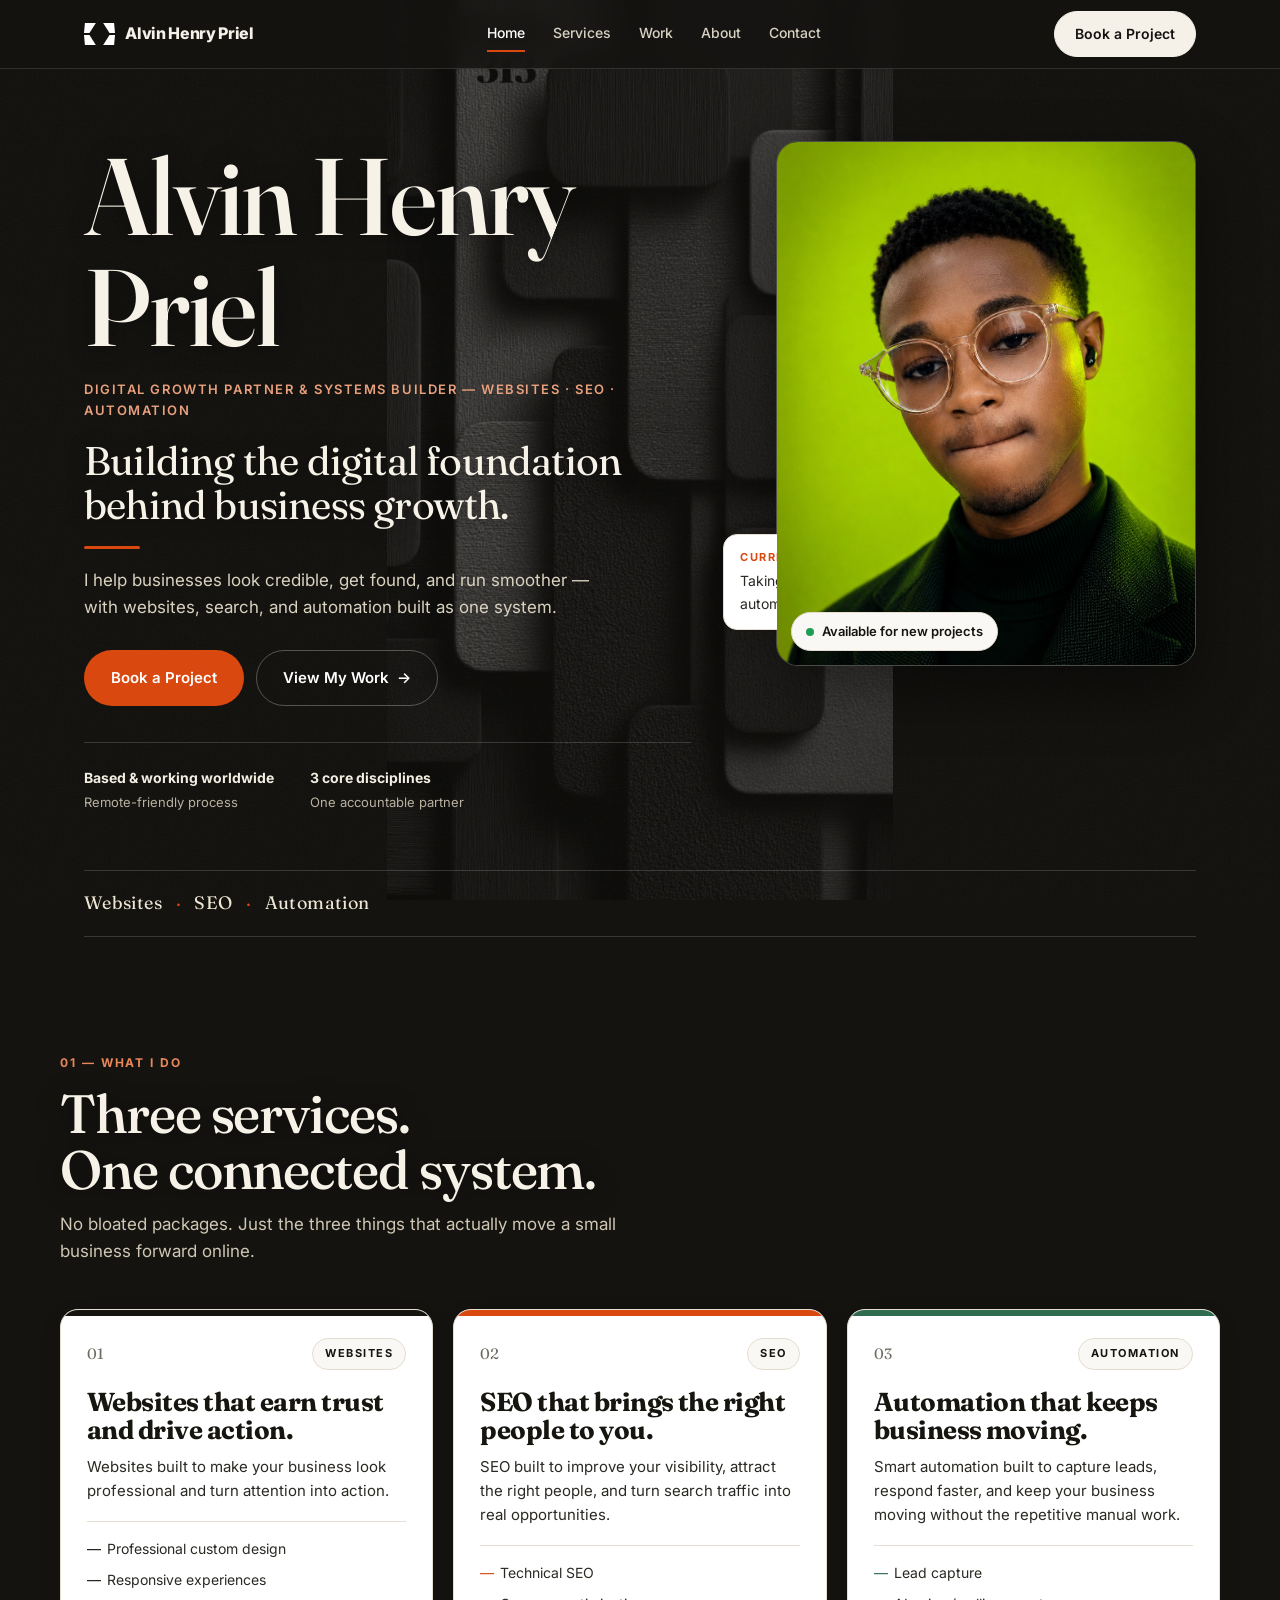
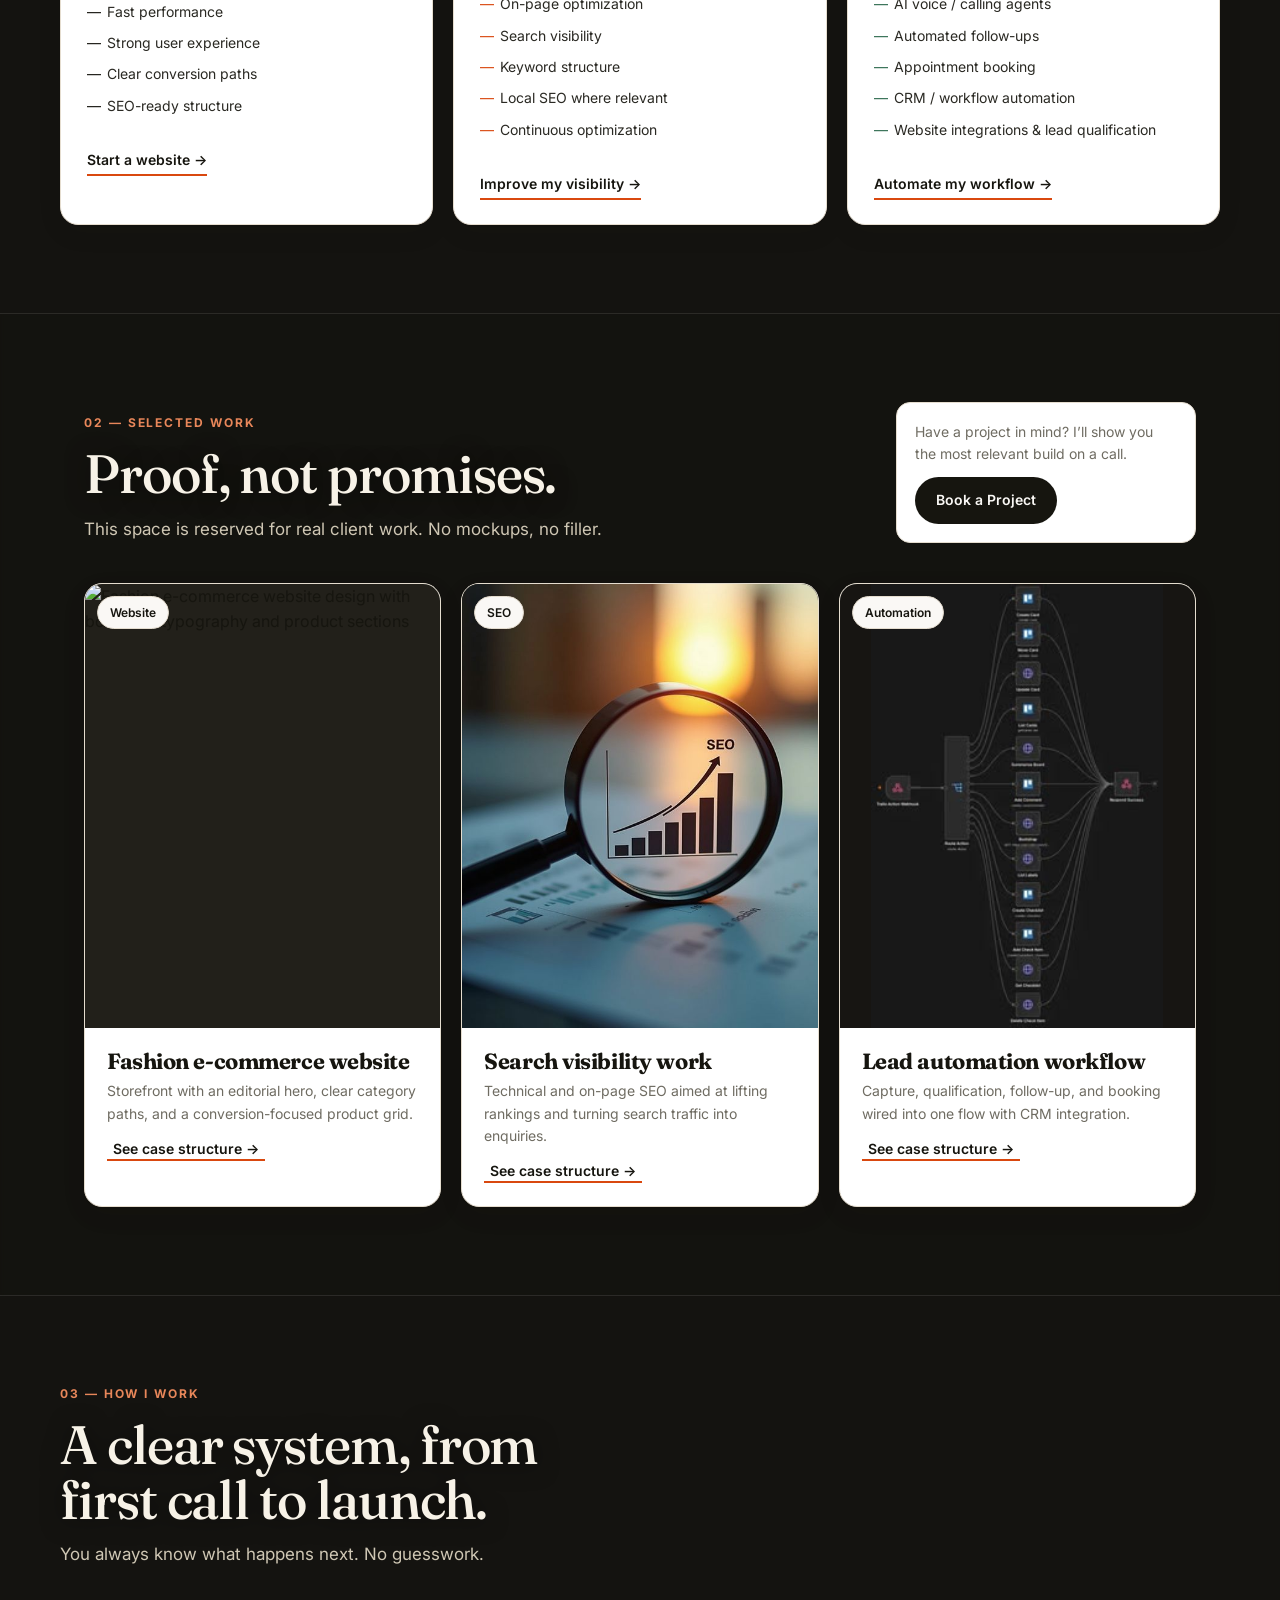
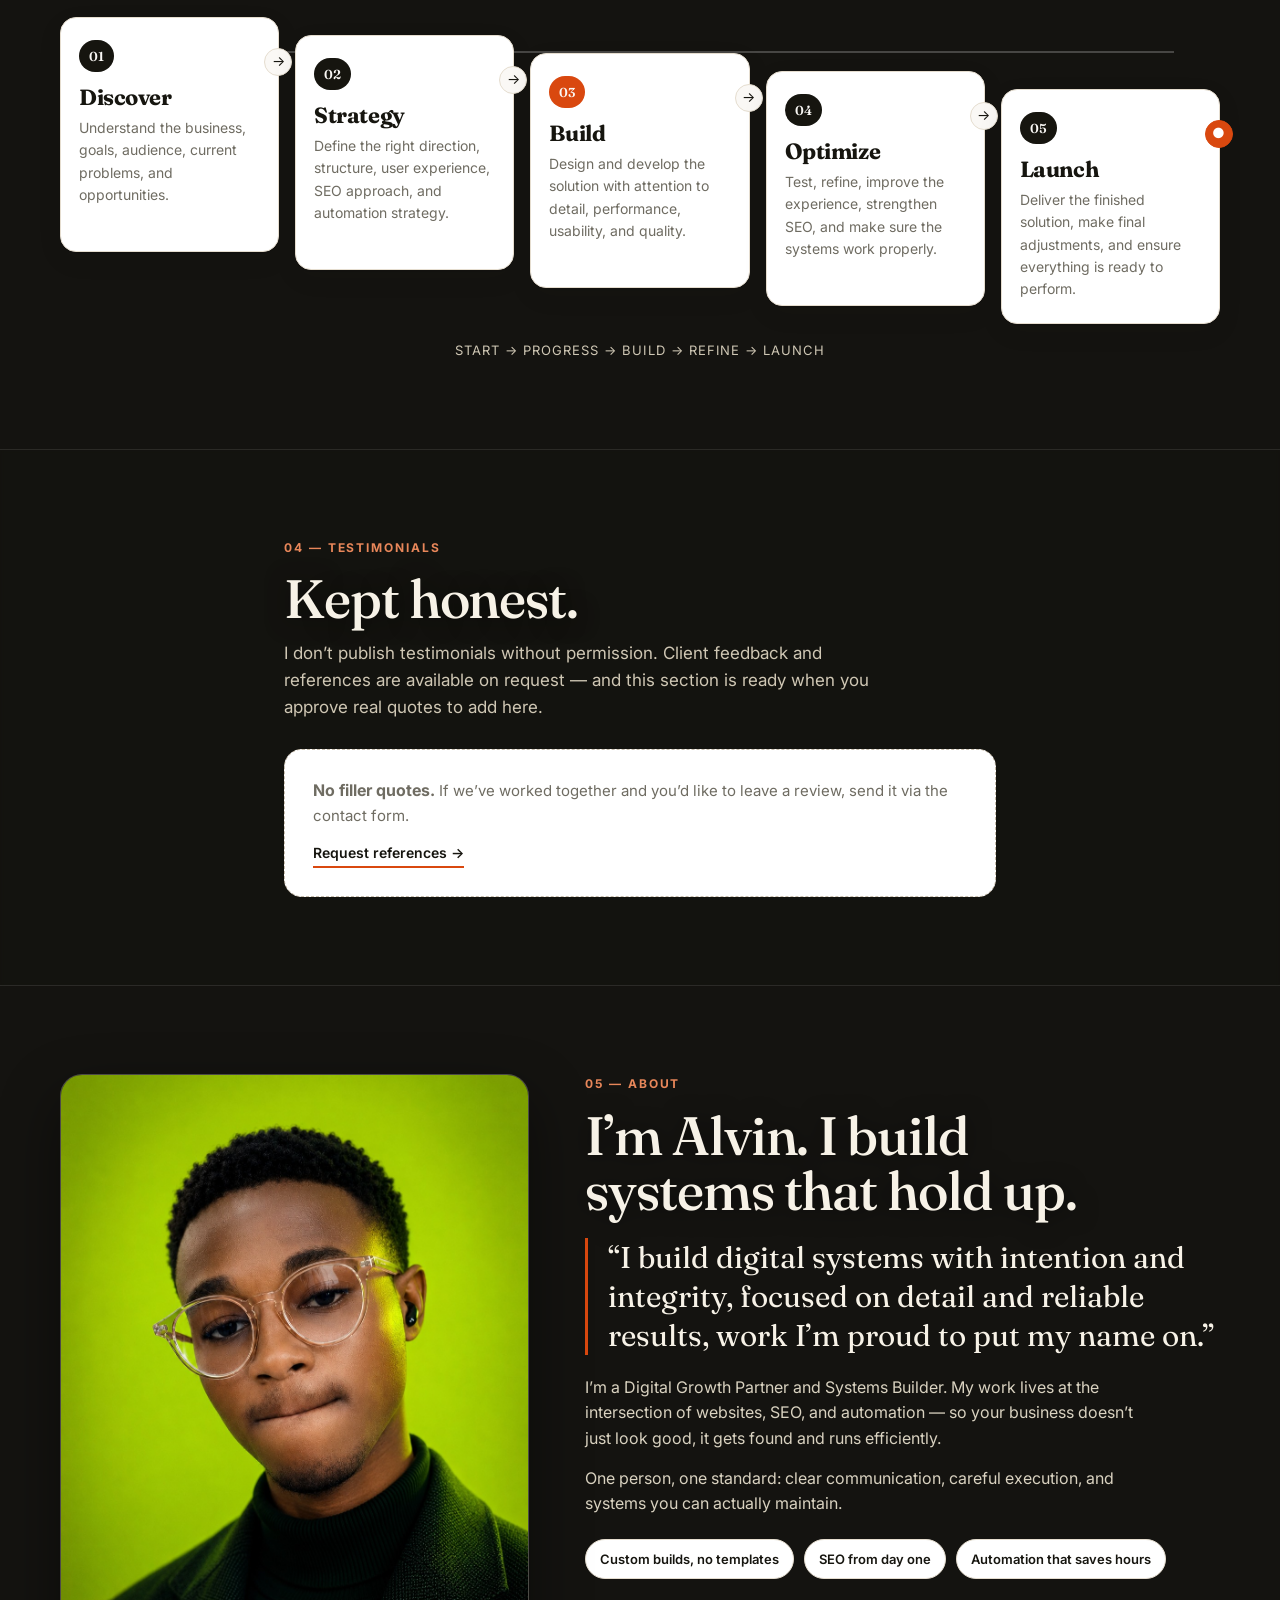
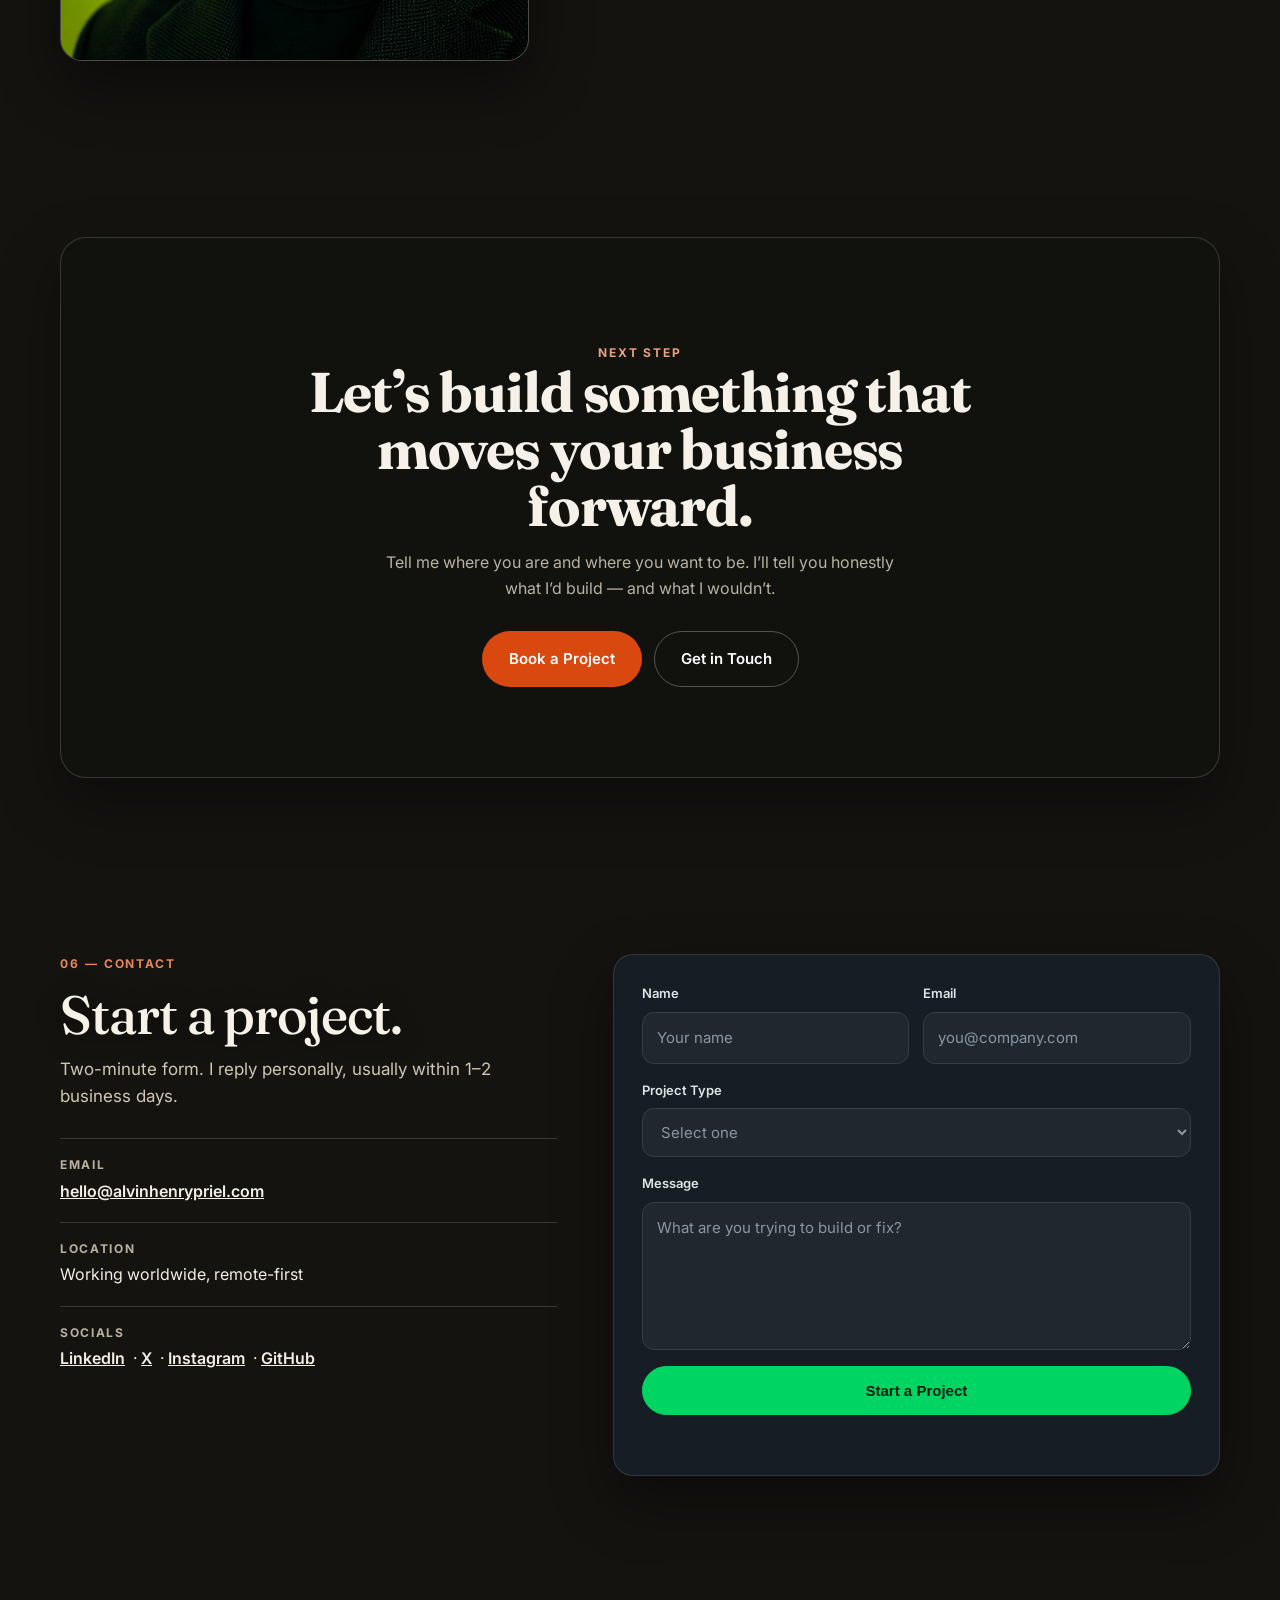
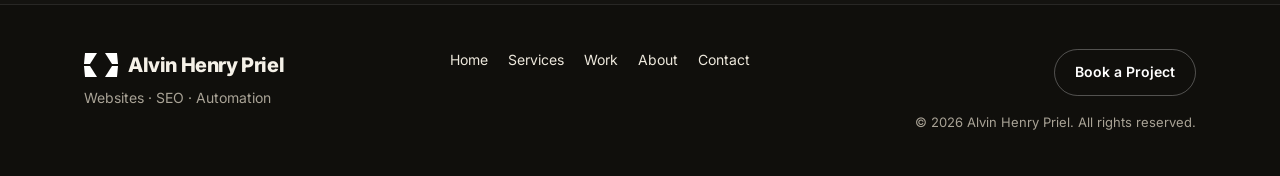
==== index.html @ 7be6a4fd "Premium portfolio for Alvin Henry Priel: hero, services, selected work, process, testimonials, about" ====
<!DOCTYPE html>
<html lang="en">
<head>
<meta charset="UTF-8" />
<meta name="viewport" content="width=device-width, initial-scale=1.0" />
<title>Alvin Henry Priel — Websites · SEO · Automation</title>
<meta name="description" content="Alvin Henry Priel is a Digital Growth Partner and Systems Builder. Websites, SEO, and Automation built to move your business forward." />
<meta property="og:title" content="Alvin Henry Priel — Digital Growth Partner" />
<meta property="og:description" content="Building the digital foundation behind business growth. Websites · SEO · Automation." />
<meta property="og:type" content="website" />
<link rel="preconnect" href="https://fonts.googleapis.com">
<link rel="preconnect" href="https://fonts.gstatic.com" crossorigin>
<link href="https://fonts.googleapis.com/css2?family=Fraunces:opsz,ital,wght@9..144,0,400;9..144,0,500;9..144,0,600;9..144,1,400&family=Inter:wght@400;500;600&display=swap" rel="stylesheet">
<link rel="stylesheet" href="styles.css">
<link rel="icon" href="assets/logo-mark.svg" type="image/svg+xml">
</head>
<body>
<a class="skip" href="#main">Skip to content</a>

<header class="site-header" id="top">
  <div class="wrap header-inner">
    <a href="#home" class="brand" aria-label="Alvin Henry Priel home">
      <img class="brand-mark-img" src="assets/logo-mark.svg" alt="" width="34" height="24" />
      <span class="brand-name">Alvin Henry Priel</span>
    </a>
    <nav class="desktop-nav" aria-label="Primary">
      <a href="#home" class="nav-link is-active">Home</a>
      <a href="#services" class="nav-link">Services</a>
      <a href="#work" class="nav-link">Work</a>
      <a href="#about" class="nav-link">About</a>
      <a href="#contact" class="nav-link">Contact</a>
    </nav>
    <div class="header-actions">
      <a href="#contact" class="btn btn-dark btn-sm">Book a Project</a>
      <button class="menu-btn" id="menuBtn" aria-expanded="false" aria-controls="mobileMenu" aria-label="Open menu">
        <span></span><span></span>
      </button>
    </div>
  </div>
  <div class="mobile-menu" id="mobileMenu" hidden>
    <nav aria-label="Mobile">
      <a href="#home">Home</a>
      <a href="#services">Services</a>
      <a href="#work">Work</a>
      <a href="#about">About</a>
      <a href="#contact">Contact</a>
      <a href="#contact" class="btn btn-dark">Book a Project</a>
    </nav>
  </div>
</header>

<main id="main">
<!-- 01 HERO -->
<section class="hero wrap" id="home">
  <div class="hero-grid">
    <div class="hero-copy">
      <h1 class="hero-name">Alvin Henry<br>Priel</h1>
      <p class="hero-role">Digital Growth Partner &amp; Systems Builder — Websites · SEO · Automation</p>
      <p class="hero-statement">Building the digital foundation behind business growth.</p>
      <p class="hero-sub">I help businesses look credible, get found, and run smoother — with websites, search, and automation built as one system.</p>
      <div class="hero-ctas">
        <a href="#contact" class="btn btn-accent">Book a Project</a>
        <a href="#work" class="btn btn-ghost light">View My Work <span aria-hidden="true">→</span></a>
      </div>
      <div class="hero-meta">
        <div class="meta-item"><strong>Based &amp; working worldwide</strong><span>Remote-friendly process</span></div>
        <div class="meta-item"><strong>3 core disciplines</strong><span>One accountable partner</span></div>
      </div>
    </div>
    <div class="hero-visual">
      <figure class="portrait-frame">
        <!-- Replace src with your real photo: assets/alvin-portrait.jpg -->
        <img src="assets/alvin-portrait.jpg" alt="Portrait of Alvin Henry Priel" onerror="this.classList.add('img-missing');this.removeAttribute('src')" />
        <div class="portrait-fallback" aria-hidden="true">
          <span class="pf-initials">AHP</span>
          <span class="pf-note">Add your photo at<br><code>assets/alvin-portrait.jpg</code></span>
        </div>
        <figcaption class="portrait-caption">
          <span class="dot"></span> Available for new projects
        </figcaption>
      </figure>
      <div class="hero-card-note">
        <p class="note-label">Currently</p>
        <p class="note-text">Taking on websites, SEO &amp; automation builds for 2026.</p>
      </div>
    </div>
  </div>
  <div class="hero-rule" aria-hidden="true">
    <span>Websites</span><i>·</i><span>SEO</span><i>·</i><span>Automation</span>
  </div>
</section>

<!-- 02 SERVICES -->
<section class="section wrap" id="services">
  <div class="section-head">
    <p class="section-index">01 — What I do</p>
    <h2 class="section-title">Three services.<br>One connected system.</h2>
    <p class="section-lead">No bloated packages. Just the three things that actually move a small business forward online.</p>
  </div>

  <div class="services">
    <article class="service s-websites reveal">
      <div class="service-top">
        <span class="service-no">01</span>
        <span class="service-tag">Websites</span>
      </div>
      <h3>Websites that earn trust and drive action.</h3>
      <p class="service-desc">Websites built to make your business look professional and turn attention into action.</p>
      <ul class="service-list">
        <li>Professional custom design</li>
        <li>Responsive experiences</li>
        <li>Fast performance</li>
        <li>Strong user experience</li>
        <li>Clear conversion paths</li>
        <li>SEO-ready structure</li>
      </ul>
      <a href="#contact" class="service-link">Start a website →</a>
    </article>

    <article class="service s-seo reveal">
      <div class="service-top">
        <span class="service-no">02</span>
        <span class="service-tag">SEO</span>
      </div>
      <h3>SEO that brings the right people to you.</h3>
      <p class="service-desc">SEO built to improve your visibility, attract the right people, and turn search traffic into real opportunities.</p>
      <ul class="service-list">
        <li>Technical SEO</li>
        <li>On-page optimization</li>
        <li>Search visibility</li>
        <li>Keyword structure</li>
        <li>Local SEO where relevant</li>
        <li>Continuous optimization</li>
      </ul>
      <a href="#contact" class="service-link">Improve my visibility →</a>
    </article>

    <article class="service s-auto reveal">
      <div class="service-top">
        <span class="service-no">03</span>
        <span class="service-tag">Automation</span>
      </div>
      <h3>Automation that keeps business moving.</h3>
      <p class="service-desc">Smart automation built to capture leads, respond faster, and keep your business moving without the repetitive manual work.</p>
      <ul class="service-list">
        <li>Lead capture</li>
        <li>AI voice / calling agents</li>
        <li>Automated follow-ups</li>
        <li>Appointment booking</li>
        <li>CRM / workflow automation</li>
        <li>Website integrations &amp; lead qualification</li>
      </ul>
      <a href="#contact" class="service-link">Automate my workflow →</a>
    </article>
  </div>
</section>

<!-- 03 SELECTED WORK -->
<section class="section section-tinted" id="work">
  <div class="wrap">
    <div class="section-head split">
      <div>
        <p class="section-index">02 — Selected Work</p>
        <h2 class="section-title">Proof, not promises.</h2>
        <p class="section-lead">This space is reserved for real client work. No mockups, no filler.</p>
      </div>
      <div class="work-note">
        <p>Have a project in mind? I’ll show you the most relevant build on a call.</p>
        <a href="#contact" class="btn btn-dark btn-sm">Book a Project</a>
      </div>
    </div>

    <div class="work-grid">
      <!--
        TO ADD A REAL PROJECT:
        1. Copy one .work-card block
        2. Replace name, category, description, image in assets/
        3. Fill data-challenge, data-strategy, data-built, data-result for the case-study modal
      -->
      <article class="work-card reveal" data-case="gazu">
        <div class="work-media">
          <img src="assets/work-website-gazu.jpg" alt="Fashion e-commerce website design with bold hero typography and product sections" loading="lazy" decoding="async" />
          <span class="work-cat">Website</span>
        </div>
        <div class="work-body">
          <h3>Fashion e-commerce website</h3>
          <p>Storefront with an editorial hero, clear category paths, and a conversion-focused product grid.</p>
          <button class="service-link case-open" data-open-case="template">See case structure →</button>
        </div>
      </article>

      <article class="work-card reveal" data-case="seo">
        <div class="work-media">
          <img src="assets/work-seo-visibility.jpg" alt="SEO growth chart viewed through a magnifying glass" loading="lazy" decoding="async" />
          <span class="work-cat">SEO</span>
        </div>
        <div class="work-body">
          <h3>Search visibility work</h3>
          <p>Technical and on-page SEO aimed at lifting rankings and turning search traffic into enquiries.</p>
          <button class="service-link case-open" data-open-case="template">See case structure →</button>
        </div>
      </article>

      <article class="work-card reveal" data-case="automation">
        <div class="work-media">
          <img class="fit-tall" src="assets/work-automation-flow.jpg" alt="Lead automation workflow mapping traffic through qualification to booking" loading="lazy" decoding="async" />
          <span class="work-cat">Automation</span>
        </div>
        <div class="work-body">
          <h3>Lead automation workflow</h3>
          <p>Capture, qualification, follow-up, and booking wired into one flow with CRM integration.</p>
          <button class="service-link case-open" data-open-case="template">See case structure →</button>
        </div>
      </article>
    </div>
  </div>
</section>

<!-- 04 HOW I WORK -->
<section class="section wrap" id="process">
  <div class="section-head">
    <p class="section-index">03 — How I work</p>
    <h2 class="section-title">A clear system, from first call to launch.</h2>
    <p class="section-lead">You always know what happens next. No guesswork.</p>
  </div>

  <ol class="steps">
    <li class="step reveal">
      <span class="step-no">01</span>
      <h3>Discover</h3>
      <p>Understand the business, goals, audience, current problems, and opportunities.</p>
      <span class="step-arrow" aria-hidden="true">→</span>
    </li>
    <li class="step reveal">
      <span class="step-no">02</span>
      <h3>Strategy</h3>
      <p>Define the right direction, structure, user experience, SEO approach, and automation strategy.</p>
      <span class="step-arrow" aria-hidden="true">→</span>
    </li>
    <li class="step reveal">
      <span class="step-no">03</span>
      <h3>Build</h3>
      <p>Design and develop the solution with attention to detail, performance, usability, and quality.</p>
      <span class="step-arrow" aria-hidden="true">→</span>
    </li>
    <li class="step reveal">
      <span class="step-no">04</span>
      <h3>Optimize</h3>
      <p>Test, refine, improve the experience, strengthen SEO, and make sure the systems work properly.</p>
      <span class="step-arrow" aria-hidden="true">→</span>
    </li>
    <li class="step reveal">
      <span class="step-no">05</span>
      <h3>Launch</h3>
      <p>Deliver the finished solution, make final adjustments, and ensure everything is ready to perform.</p>
      <span class="step-arrow last" aria-hidden="true">●</span>
    </li>
  </ol>
  <p class="steps-caption">Start → Progress → Build → Refine → Launch</p>
</section>

<!-- 05 TESTIMONIALS -->
<section class="section section-tinted" id="testimonials">
  <div class="wrap narrow">
    <p class="section-index">04 — Testimonials</p>
    <h2 class="section-title">Kept honest.</h2>
    <p class="section-lead">I don’t publish testimonials without permission. Client feedback and references are available on request — and this section is ready when you approve real quotes to add here.</p>
    <!--
      TO ADD A REAL TESTIMONIAL, paste:
      <blockquote class="quote"><p>“Real quote…”</p><cite>Name — Business / Role</cite></blockquote>
    -->
    <div class="quotes-empty">
      <p><strong>No filler quotes.</strong> If we’ve worked together and you’d like to leave a review, send it via the contact form.</p>
      <a href="#contact" class="service-link">Request references →</a>
    </div>
  </div>
</section>

<!-- 06 ABOUT -->
<section class="section wrap" id="about">
  <div class="about-grid">
    <div class="about-photo">
      <figure class="portrait-frame small">
        <!-- Uses the same portrait until you add a second photo as assets/alvin-portrait-2.jpg -->
        <img src="assets/alvin-portrait.jpg" alt="Alvin Henry Priel" onerror="this.classList.add('img-missing');this.removeAttribute('src')" />
        <div class="portrait-fallback" aria-hidden="true">
          <span class="pf-initials">AHP</span>
          <span class="pf-note">Optional second photo:<br><code>assets/alvin-portrait-2.jpg</code></span>
        </div>
      </figure>
    </div>
    <div class="about-copy">
      <p class="section-index">05 — About</p>
      <h2 class="section-title">I’m Alvin. I build systems that hold up.</h2>
      <blockquote class="about-quote">“I build digital systems with intention and integrity, focused on detail and reliable results, work I’m proud to put my name on.”</blockquote>
      <p class="about-text">I’m a Digital Growth Partner and Systems Builder. My work lives at the intersection of websites, SEO, and automation — so your business doesn’t just look good, it gets found and runs efficiently.</p>
      <p class="about-text">One person, one standard: clear communication, careful execution, and systems you can actually maintain.</p>
      <div class="about-points">
        <span>Custom builds, no templates</span>
        <span>SEO from day one</span>
        <span>Automation that saves hours</span>
      </div>
    </div>
  </div>
</section>

<!-- 07 FINAL CTA -->
<section class="section wrap">
  <div class="final-cta reveal">
    <p class="section-index light">Next step</p>
    <h2>Let’s build something that moves your business forward.</h2>
    <p>Tell me where you are and where you want to be. I’ll tell you honestly what I’d build — and what I wouldn’t.</p>
    <div class="hero-ctas center">
      <a href="#contact" class="btn btn-accent">Book a Project</a>
      <a href="#contact" class="btn btn-ghost light">Get in Touch</a>
    </div>
  </div>
</section>

<!-- 08 CONTACT -->
<section class="section wrap" id="contact">
  <div class="contact-grid">
    <div class="contact-info">
      <p class="section-index">06 — Contact</p>
      <h2 class="section-title">Start a project.</h2>
      <p class="section-lead">Two-minute form. I reply personally, usually within 1–2 business days.</p>
      <ul class="contact-lines">
        <li><strong>Email</strong><a href="mailto:hello@alvinhenrypriel.com">hello@alvinhenrypriel.com</a></li>
        <li><strong>Location</strong><span>Working worldwide, remote-first</span></li>
        <li><strong>Socials</strong><span class="socials"><a href="#" aria-label="LinkedIn">LinkedIn</a> · <a href="#" aria-label="X">X</a> · <a href="#" aria-label="Instagram">Instagram</a> · <a href="#" aria-label="GitHub">GitHub</a></span></li>
      </ul>
    </div>
    <form class="contact-form" id="contactForm" novalidate>
      <div class="field-row">
        <div class="field">
          <label for="fName">Name</label>
          <input id="fName" name="name" type="text" placeholder="Your name" required autocomplete="name" />
        </div>
        <div class="field">
          <label for="fEmail">Email</label>
          <input id="fEmail" name="email" type="email" placeholder="you@company.com" required autocomplete="email" />
        </div>
      </div>
      <div class="field">
        <label for="fType">Project Type</label>
        <select id="fType" name="type" required>
          <option value="" disabled selected>Select one</option>
          <option>Website</option>
          <option>SEO</option>
          <option>Automation</option>
          <option>Website + SEO</option>
          <option>Full system (all three)</option>
          <option>Something else</option>
        </select>
      </div>
      <div class="field">
        <label for="fMsg">Message</label>
        <textarea id="fMsg" name="message" rows="5" placeholder="What are you trying to build or fix?" required></textarea>
      </div>
      <button type="submit" class="btn btn-dark btn-full">Start a Project</button>
      <p class="form-note" id="formNote" role="status" aria-live="polite"></p>
    </form>
  </div>
</section>
</main>

<footer class="footer">
  <div class="wrap footer-inner">
    <div class="foot-brand">
      <p class="foot-logo"><img src="assets/logo-mark.svg" alt="Alvin Henry Priel logo" width="40" height="28" /><span>Alvin Henry Priel</span></p>
      <p class="foot-sub">Websites · SEO · Automation</p>
    </div>
    <nav class="foot-nav" aria-label="Footer">
      <a href="#home">Home</a>
      <a href="#services">Services</a>
      <a href="#work">Work</a>
      <a href="#about">About</a>
      <a href="#contact">Contact</a>
    </nav>
    <div class="foot-right">
      <a href="#contact" class="btn btn-ghost light btn-sm">Book a Project</a>
      <p class="foot-small">© <span id="year">2026</span> Alvin Henry Priel. All rights reserved.</p>
    </div>
  </div>
</footer>

<!-- Case study modal -->
<div class="modal" id="caseModal" hidden role="dialog" aria-modal="true" aria-labelledby="caseTitle">
  <div class="modal-backdrop" data-close-case></div>
  <div class="modal-card">
    <button class="modal-close" data-close-case aria-label="Close case study">✕</button>
    <p class="section-index">Case study — structure</p>
    <h3 id="caseTitle">How a project is documented here</h3>
    <ol class="case-list">
      <li><strong>01 — Project:</strong> name, service, and one-line summary.</li>
      <li><strong>02 — Challenge:</strong> what wasn’t working before.</li>
      <li><strong>03 — Strategy:</strong> the direction chosen and why.</li>
      <li><strong>04 — What I Built:</strong> pages, SEO setup, automations, integrations.</li>
      <li><strong>05 — Result:</strong> only published when real data is available.</li>
    </ol>
    <p class="modal-note">Replace this with a real project. No invented clients or numbers — ever.</p>
    <a href="#contact" class="btn btn-dark btn-sm" data-close-case>Discuss your project</a>
  </div>
</div>

<script src="script.js"></script>
</body>
</html>
---- styles.css ----
/* Alvin Henry Priel — editorial over full-site texture.
   One continuous background (assets/section-bg.jpg), fixed on desktop,
   cards float above like layered blocks. Original design, no copy. */
:root{
  --paper:#FAF8F5;
  --paper-2:#F1ECE3;
  --ink:#16150F;
  --ink-2:#2A2923;
  --muted:#6F6C62;
  --line:#E5DDCF;
  --card:#FFFFFF;
  --accent:#D9480F;
  --accent-ink:#A93400;
  --dark:#171512;
  --radius:18px;
  --radius-sm:12px;
  --shadow:0 1px 2px rgba(22,21,15,.06), 0 16px 40px rgba(22,21,15,.09);
  --shadow-sm:0 1px 2px rgba(22,21,15,.07), 0 8px 24px rgba(22,21,15,.08);
  --font-display:"Fraunces",Georgia,serif;
  --font-body:"Inter",system-ui,-apple-system,sans-serif;
  --wrap:1160px;
}
*{box-sizing:border-box}
html{scroll-behavior:smooth}
body{
  margin:0;color:#F3EEE2;
  font-family:var(--font-body);font-size:16px;line-height:1.6;
  -webkit-font-smoothing:antialiased;overflow-x:hidden;
  background-color:#141310;
  background-image:url("assets/section-bg.jpg");
  background-size:contain;background-position:center top;background-repeat:no-repeat;
  background-attachment:fixed;
}
/* readability scrim — one consistent veil so the single image stays calm */
body::before{
  content:"";position:fixed;inset:0;pointer-events:none;z-index:0;
  background:rgba(15,14,11,.70);
}
/* faint grain above scrim */
body::after{
  content:"";position:fixed;inset:0;pointer-events:none;z-index:0;opacity:.06;
  background-image:url("data:image/svg+xml,%3Csvg xmlns='http://www.w3.org/2000/svg' width='140' height='140'%3E%3Cfilter id='n'%3E%3CfeTurbulence type='fractalNoise' baseFrequency='.9' numOctaves='2'/%3E%3C/filter%3E%3Crect width='140' height='140' filter='url(%23n)' opacity='.9'/%3E%3C/svg%3E");
}
main,.site-header,.footer{position:relative;z-index:1}
h1,h2,h3{font-family:var(--font-display);line-height:1.02;letter-spacing:-.02em;margin:0}
p{margin:0}
a{color:inherit}
img{max-width:100%;display:block}
.wrap{max-width:var(--wrap);margin:0 auto;padding:0 24px}
.skip{position:absolute;left:-999px;background:var(--ink);color:#fff;padding:8px 14px;z-index:99}
.skip:focus{left:12px;top:12px}

/* header — translucent so the single site background reads through */
.site-header{position:sticky;top:0;z-index:50;background:rgba(20,19,16,.82);backdrop-filter:blur(12px);-webkit-backdrop-filter:blur(12px);border-bottom:1px solid rgba(255,255,255,.12)}
.header-inner{display:flex;align-items:center;justify-content:space-between;height:68px}
.brand{display:flex;align-items:center;gap:10px;text-decoration:none}
.brand-mark-img{display:block;height:22px;width:auto}
.brand-name{font-weight:800;font-size:16px;letter-spacing:-.02em;font-family:var(--font-body)}
.desktop-nav{display:flex;gap:28px}
.nav-link{text-decoration:none;font-size:14px;font-weight:500;color:var(--ink-2);padding:6px 0;border-bottom:2px solid transparent}
.nav-link.is-active,.nav-link:hover{border-color:var(--accent);color:var(--ink)}
.header-actions{display:flex;align-items:center;gap:12px}
.menu-btn{display:none;background:none;border:1px solid var(--line);border-radius:10px;width:42px;height:42px;cursor:pointer;flex-direction:column;gap:6px;align-items:center;justify-content:center}
.menu-btn span{display:block;width:18px;height:2px;background:var(--ink)}
.mobile-menu{border-top:1px solid rgba(255,255,255,.12);padding:12px 24px 20px;background:#171512}
.mobile-menu nav{display:flex;flex-direction:column;gap:4px}
.mobile-menu a{padding:12px 4px;text-decoration:none;font-weight:600;font-size:18px;border-bottom:1px solid var(--line)}
.mobile-menu a.btn{border:none;margin-top:12px;text-align:center}

/* buttons */
.btn{display:inline-flex;align-items:center;justify-content:center;gap:8px;text-decoration:none;font-weight:600;font-size:15px;padding:15px 26px;border-radius:999px;border:1px solid transparent;cursor:pointer;transition:transform .18s ease, background .18s ease}
.btn:active{transform:translateY(1px)}
.btn-dark{background:var(--ink);color:var(--paper)}
.btn-dark:hover{background:#000}
.btn-accent{background:var(--accent);color:#fff}
.btn-accent:hover{background:var(--accent-ink)}
.btn-ghost{border-color:var(--line);background:transparent;color:var(--ink)}
.btn-ghost:hover{border-color:var(--ink)}
.btn-ghost.light{border-color:rgba(255,255,255,.28);color:#fff}
.btn-sm{padding:11px 20px;font-size:14px}
.btn-full{width:100%}
.center{justify-content:center}

/* hero */
.hero{padding:72px 24px 28px;position:relative;z-index:2}
.hero-grid{display:grid;grid-template-columns:1.15fr .85fr;gap:56px;align-items:start}
.hero-name{font-size:clamp(56px,8.5vw,112px);font-weight:500;color:#F7F2E7;text-shadow:0 2px 24px rgba(0,0,0,.45)}
.hero-role{margin-top:16px;font-size:13px;font-weight:600;letter-spacing:.12em;text-transform:uppercase;color:#E8A07D}
.hero-statement{color:#F7F2E7;text-shadow:0 2px 20px rgba(0,0,0,.4)}
.hero-statement{font-family:var(--font-display);font-size:clamp(26px,3.4vw,40px);line-height:1.12;margin-top:18px;letter-spacing:-.02em}
.hero-statement::after{content:"";display:block;width:56px;height:3px;background:var(--accent);margin-top:18px;border-radius:2px}
.hero-sub{margin-top:18px;color:#D9D2C0;font-size:17px;max-width:46ch}
.hero-ctas{display:flex;gap:12px;margin-top:28px;flex-wrap:wrap}
.hero-meta{display:flex;gap:36px;margin-top:36px;padding-top:24px;border-top:1px solid rgba(255,255,255,.16)}
.meta-item strong{display:block;font-size:14px;color:#F3EEE2}
.meta-item span{font-size:13px;color:#B9B1A0}

/* portrait — editorial, layered like reference blocks */
.hero-visual{position:relative}
.portrait-frame{position:relative;margin:0;background:var(--ink-2);border-radius:22px;overflow:hidden;box-shadow:0 24px 60px rgba(0,0,0,.45);border:1px solid rgba(255,255,255,.16);aspect-ratio:4/5;max-width:420px;margin-left:auto}
.portrait-frame img{width:100%;height:100%;object-fit:cover;object-position:center 18%;position:relative;z-index:2}
.portrait-frame img.img-missing{display:none}
.portrait-fallback{position:absolute;inset:0;display:flex;flex-direction:column;align-items:center;justify-content:center;gap:14px;background:#23211B;color:#CDC7B8;text-align:center;padding:24px}
.pf-initials{font-family:var(--font-display);font-size:64px}
.pf-note{font-size:13px;line-height:1.5}
.pf-note code{background:rgba(255,255,255,.12);padding:2px 6px;border-radius:6px}
.portrait-caption{position:absolute;left:14px;bottom:14px;z-index:3;background:var(--paper);border:1px solid var(--line);border-radius:999px;padding:8px 14px;font-size:13px;font-weight:600;display:flex;align-items:center;gap:8px}
.portrait-caption .dot{width:8px;height:8px;border-radius:50%;background:#1F9D55;display:inline-block}
.hero-card-note{position:absolute;left:-24px;bottom:36px;background:var(--card);border:1px solid var(--line);border-radius:14px;box-shadow:var(--shadow-sm);padding:14px 16px;max-width:230px}
.note-label{font-size:11px;font-weight:700;letter-spacing:.14em;text-transform:uppercase;color:var(--accent)}
.note-text{font-size:14px;margin-top:4px}
.hero-rule{display:flex;align-items:center;gap:14px;margin-top:56px;padding:18px 0;border-top:1px solid rgba(255,255,255,.16);border-bottom:1px solid rgba(255,255,255,.16);font-family:var(--font-display);font-size:18px;letter-spacing:.02em;color:#EDE6D4}
.hero-rule i{color:var(--accent);font-style:normal}

/* sections — transparent so one continuous background shows through */
.section{padding:88px 0;position:relative;z-index:1}
.section-tinted{background:rgba(20,19,15,.42);border-top:1px solid rgba(255,255,255,.10);border-bottom:1px solid rgba(255,255,255,.10);backdrop-filter:blur(2px);-webkit-backdrop-filter:blur(2px)}
.section-index{font-size:12px;font-weight:700;letter-spacing:.16em;text-transform:uppercase;color:#E8875A;margin:0 0 14px}
.section-index.light{color:#E8A07D}
.section-title{font-size:clamp(32px,4.5vw,54px);font-weight:500;max-width:16ch;color:#F7F2E7;text-shadow:0 2px 22px rgba(0,0,0,.5)}
.section-lead{color:#CFC7B4;margin-top:14px;max-width:56ch;font-size:17px}
.section-head.split{display:flex;justify-content:space-between;gap:32px;align-items:end}
.work-note{background:var(--card);border:1px solid var(--line);border-radius:14px;padding:18px;max-width:300px;font-size:14px}
.work-note p{margin-bottom:12px;color:var(--muted)}

/* services — same system, own identity via top bar + number */
.services{display:grid;grid-template-columns:repeat(3,1fr);gap:20px;margin-top:44px}
.service{background:var(--card);border:1px solid var(--line);border-radius:var(--radius);padding:28px 26px 24px;box-shadow:var(--shadow-sm);position:relative;overflow:hidden}
.service::before{content:"";position:absolute;top:0;left:0;right:0;height:6px;background:var(--ink)}
.s-websites::before{background:var(--ink)}
.s-seo::before{background:var(--accent)}
.s-auto::before{background:#2F6B4F}
.service-top{display:flex;justify-content:space-between;align-items:center;margin-bottom:18px}
.service-no{font-family:var(--font-display);font-size:15px;color:var(--muted)}
.service-tag{font-size:11px;font-weight:700;letter-spacing:.14em;text-transform:uppercase;border:1px solid var(--line);border-radius:999px;padding:6px 12px;background:var(--paper)}
.service h3{font-size:26px;line-height:1.1;margin-bottom:10px}
.service-desc{font-size:15px;color:var(--ink-2)}
.service-list{list-style:none;margin:18px 0;padding:16px 0 0;border-top:1px solid var(--line);display:grid;gap:9px;font-size:14px;color:var(--ink-2)}
.service-list li{padding-left:20px;position:relative}
.service-list li::before{content:"—";position:absolute;left:0;color:var(--accent)}
.s-websites .service-list li::before{color:var(--ink)}
.s-auto .service-list li::before{color:#2F6B4F}
.service-link{display:inline-block;margin-top:14px;font-weight:600;font-size:14px;color:var(--ink);text-decoration:none;border-bottom:2px solid var(--accent);padding-bottom:2px;background:none;border-top:none;border-left:none;border-right:none;cursor:pointer;font-family:inherit}
.service-link:hover{color:var(--accent-ink)}

/* work */
.work-grid{display:grid;grid-template-columns:repeat(3,1fr);gap:20px;margin-top:40px}
.work-card{background:var(--card);border:1px solid var(--line);border-radius:var(--radius);overflow:hidden;box-shadow:var(--shadow-sm)}
.work-media{position:relative;background:#22201A}
.work-media img{width:100%;aspect-ratio:4/5;object-fit:cover;object-position:top center;display:block}
.work-media img.fit-tall{object-fit:contain;object-position:center;background:#171512}
.work-ph{aspect-ratio:4/3;display:flex;align-items:center;justify-content:center;color:#B9B2A2;font-size:14px;border-bottom:1px solid var(--line);background:#26241D}
.work-cat{position:absolute;top:12px;left:12px;background:var(--paper);font-size:12px;font-weight:600;border-radius:999px;padding:6px 12px;border:1px solid var(--line)}
.work-body{padding:22px}
.work-body h3{font-size:22px;margin-bottom:8px}
.work-body p{font-size:14px;color:var(--muted)}

/* steps — stair-step progression */
.steps{list-style:none;margin:48px 0 0;padding:0;display:grid;grid-template-columns:repeat(5,1fr);gap:16px;position:relative}
.steps::before{content:"";position:absolute;top:34px;left:4%;right:4%;height:2px;background:var(--line);z-index:0}
.step{position:relative;z-index:1;background:var(--card);border:1px solid var(--line);border-radius:16px;padding:22px 18px;box-shadow:var(--shadow-sm)}
/* stair offset — progressive forward motion */
.steps .step:nth-child(2){transform:translateY(18px)}
.steps .step:nth-child(3){transform:translateY(36px)}
.steps .step:nth-child(4){transform:translateY(54px)}
.steps .step:nth-child(5){transform:translateY(72px)}
.steps{padding-bottom:80px}
.step-no{font-family:var(--font-display);font-size:13px;font-weight:600;background:var(--ink);color:var(--paper);display:inline-block;padding:6px 10px;border-radius:999px;margin-bottom:14px}
.step:nth-child(3) .step-no{background:var(--accent)}
.step h3{font-size:22px;margin-bottom:8px}
.step p{font-size:14px;color:var(--muted)}
.step-arrow{position:absolute;right:-14px;top:30px;background:var(--paper);border:1px solid var(--line);width:28px;height:28px;border-radius:50%;display:flex;align-items:center;justify-content:center;font-size:14px;z-index:2}
.step:last-child .step-arrow{background:var(--accent);color:#fff;border-color:var(--accent)}
.steps-caption{margin-top:8px;font-size:13px;letter-spacing:.08em;text-transform:uppercase;color:var(--muted);text-align:center}

/* testimonials / about */
.narrow{max-width:760px}
.quotes-empty{background:var(--card);border:1px dashed #C9BFAE;border-radius:var(--radius);padding:28px;margin-top:28px}
.quotes-empty strong{font-size:16px}
.quotes-empty p{color:var(--muted);font-size:15px}
.about-grid{display:grid;grid-template-columns:.85fr 1.15fr;gap:56px;align-items:start}
.portrait-frame.small{max-width:100%;aspect-ratio:4/5}
.about-quote{font-family:var(--font-display);font-size:clamp(22px,2.8vw,30px);line-height:1.3;border-left:3px solid var(--accent);padding-left:20px;margin:20px 0}
.about-text{color:var(--ink-2);margin-top:14px;max-width:56ch}
.about-points{display:flex;flex-wrap:wrap;gap:10px;margin-top:22px}
.about-points span{font-size:13px;font-weight:600;border:1px solid var(--line);background:var(--card);padding:9px 14px;border-radius:999px}

/* final cta — focal panel over the same site background */
.final-cta{position:relative;color:#F5F1E8;border-radius:26px;padding:clamp(48px,7vw,96px) clamp(28px,5vw,64px);text-align:center;box-shadow:0 24px 60px rgba(0,0,0,.35);overflow:hidden;isolation:isolate;
  background:rgba(18,17,13,.66);border:1px solid rgba(255,255,255,.16)}
.final-cta>*{position:relative;z-index:1}
.final-cta h2{font-size:clamp(32px,5vw,56px);max-width:18ch;margin:0 auto}
.final-cta p{color:#B9B2A2;margin:16px auto 0;max-width:52ch}
.final-cta .hero-ctas{margin-top:30px}

/* contact */
.contact-grid{display:grid;grid-template-columns:.9fr 1.1fr;gap:56px;align-items:start}
.contact-lines{list-style:none;margin:28px 0 0;padding:0;display:grid;gap:18px}
.contact-lines li{display:grid;gap:4px;padding-top:16px;border-top:1px solid var(--line)}
.contact-lines strong{font-size:12px;letter-spacing:.14em;text-transform:uppercase;color:var(--muted)}
.contact-lines a{font-weight:600}
.socials a{margin-right:4px}
.contact-form{background:#171D24;border:1px solid rgba(255,255,255,.12);border-radius:20px;padding:28px;box-shadow:0 24px 60px rgba(0,0,0,.4);color:#EDF1F1;color-scheme:dark}
.field-row{display:grid;grid-template-columns:1fr 1fr;gap:14px}
.field{display:grid;gap:8px;margin-bottom:16px}
.field label{font-size:13px;font-weight:600;color:#DDE4E4}
.field input,.field select,.field textarea{font:inherit;font-size:15px;padding:13px 14px;border:1px solid #333E48;border-radius:12px;background:#20272F;color:#F2F5F4;width:100%}
.field input::placeholder,.field textarea::placeholder{color:#8A96A1}
.field select:invalid{color:#8A96A1}
.field input:focus,.field select:focus,.field textarea:focus{outline:2px solid #22DD77;border-color:#22DD77;background:#232C35}
.contact-form .btn-dark{background:#00D563;border-color:#00D563;color:#06210F}
.contact-form .btn-dark:hover{background:#00B958;border-color:#00B958}
.form-note{font-size:14px;color:#9AA6B1;margin-top:12px;min-height:20px}

/* footer */
.footer{background:var(--ink);color:#EDE8DC;margin-top:40px}
.footer-inner{display:flex;justify-content:space-between;gap:32px;padding:44px 24px;align-items:start}
.foot-name{font-family:var(--font-display);font-size:24px;margin:0}
.foot-logo{display:flex;align-items:center;gap:10px;margin:0;font-weight:800;font-size:20px;letter-spacing:-.02em;color:#F5F1E8}
.foot-logo img{display:block;height:24px;width:auto}
.foot-sub{color:#A9A396;font-size:14px;margin-top:6px}
.foot-nav{display:flex;gap:20px;flex-wrap:wrap}
.foot-nav a{color:#EDE8DC;text-decoration:none;font-size:14px}
.foot-nav a:hover{text-decoration:underline}
.foot-right{text-align:right}
.foot-small{font-size:13px;color:#A9A396;margin-top:16px}

/* modal */
.modal{position:fixed;inset:0;z-index:100;display:flex;align-items:center;justify-content:center;padding:20px}
.modal[hidden]{display:none}
.modal-backdrop{position:absolute;inset:0;background:rgba(22,21,15,.55)}
.modal-card{position:relative;background:var(--paper);border-radius:20px;max-width:560px;width:100%;padding:32px;box-shadow:var(--shadow)}
.modal-close{position:absolute;top:14px;right:14px;border:1px solid var(--line);background:#fff;border-radius:50%;width:36px;height:36px;cursor:pointer}
.case-list{margin:18px 0;padding-left:20px;display:grid;gap:10px;font-size:15px}
.modal-note{font-size:14px;color:var(--muted);margin-bottom:18px}

/* reveal — restrained */
.reveal{opacity:0;transform:translateY(18px);transition:opacity .6s ease,transform .6s ease}
.reveal.in{opacity:1;transform:none}
.steps .step.reveal.in:nth-child(2){transform:translateY(18px)}
.steps .step.reveal.in:nth-child(3){transform:translateY(36px)}
.steps .step.reveal.in:nth-child(4){transform:translateY(54px)}
.steps .step.reveal.in:nth-child(5){transform:translateY(72px)}

/* responsive */
@media(max-width:960px){
  .desktop-nav{display:none}
  .menu-btn{display:flex}
  .brand-name{display:none}
  .hero-grid,.about-grid,.contact-grid{grid-template-columns:1fr}
  .hero{padding-top:44px}
  .portrait-frame{max-width:100%}
  .hero-card-note{left:12px}
  .services,.work-grid{grid-template-columns:1fr}
  .section-head.split{flex-direction:column;align-items:start}
  .steps{grid-template-columns:1fr;padding-bottom:0}
  .steps::before{left:27px;right:auto;top:4%;bottom:4%;width:2px;height:auto}
  .steps .step:nth-child(n){transform:none}
  .steps .step.reveal.in:nth-child(n){transform:none}
  .step{margin-left:0;padding-left:22px}
  .step-arrow{display:none}
  .field-row{grid-template-columns:1fr}
  .footer-inner{flex-direction:column}
  .foot-right{text-align:left}
  .hero-meta{flex-wrap:wrap;gap:18px}
}
@media(prefers-reduced-motion:reduce){
  html{scroll-behavior:auto}
  .reveal{opacity:1;transform:none;transition:none}
}

/* full-site background system — one image, translucent surfaces, light cards */
.brand-name{color:#F5F1E8}
.nav-link{color:#D8D2C2}
.nav-link.is-active,.nav-link:hover{color:#fff;border-color:var(--accent)}
.site-header .btn-dark{background:#F5F1E8;color:#141310;border-color:#F5F1E8}
.menu-btn{border-color:rgba(255,255,255,.25)}
.menu-btn span{background:#fff}
.mobile-menu a{color:#F5F1E8;border-color:rgba(255,255,255,.12)}
/* light cards floating over texture — readable, layered like the reference blocks */
.service,.work-card,.step,.quotes-empty,.hero-card-note,.work-note,.modal-card{color:var(--ink)}
.portrait-caption,.work-cat{color:var(--ink)}
.note-text{color:var(--ink-2)}
.steps::before{background:rgba(255,255,255,.22)}
.steps-caption{color:#CFC7B4}
.about-quote{color:#F7F2E7}
.about-text{color:#D9D2C0}
.about-points span{color:var(--ink)}
.contact-lines li{border-top:1px solid rgba(255,255,255,.16)}
.contact-lines strong{color:#B9B1A0}
.contact-lines a,.contact-lines span{color:#F3EEE2}
.quotes-empty p{color:var(--muted)}
/* final CTA — focal panel over the same background, not a second copy */
.final-cta{background:rgba(18,17,13,.66);border:1px solid rgba(255,255,255,.16);backdrop-filter:blur(3px);-webkit-backdrop-filter:blur(3px)}
.footer{background:rgba(16,15,12,.78);border-top:1px solid rgba(255,255,255,.10)}
@media(max-width:960px){
  body{background-attachment:scroll;background-size:100% auto;background-repeat:no-repeat;background-position:center top}
}
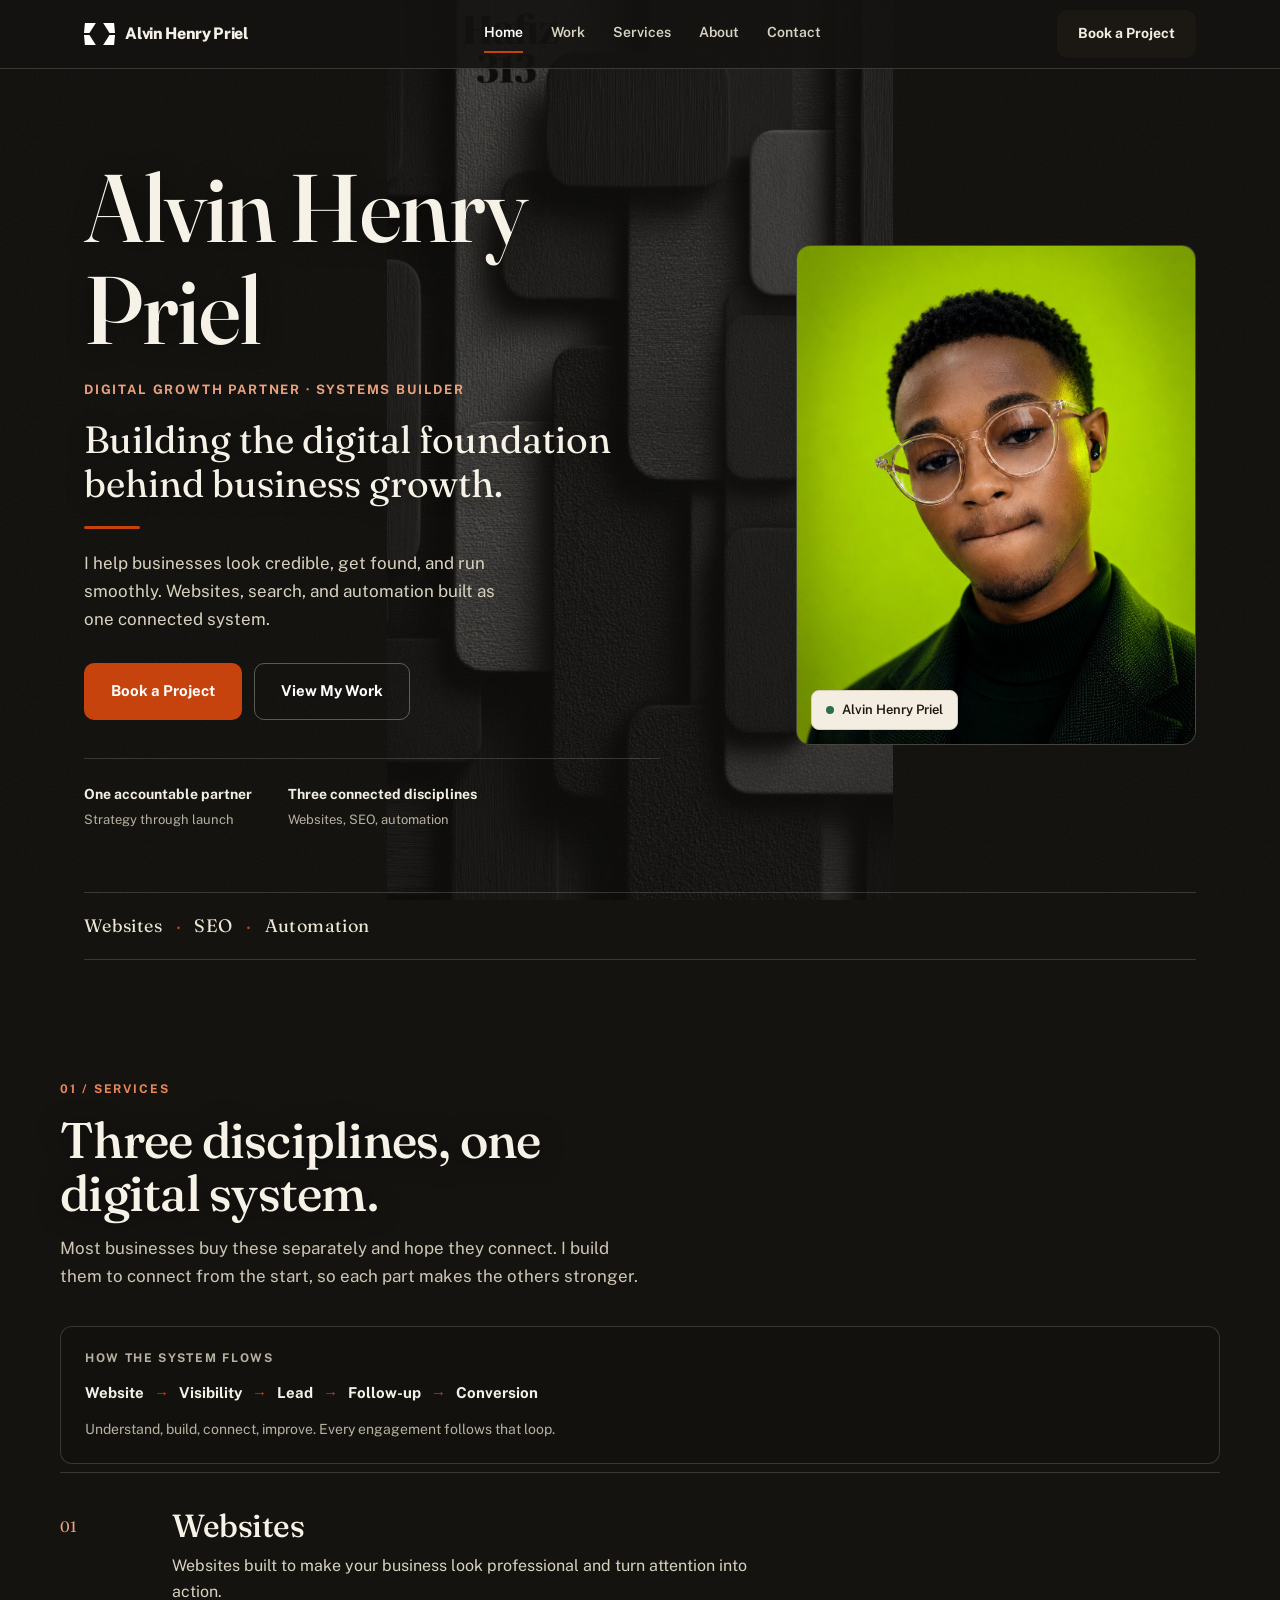
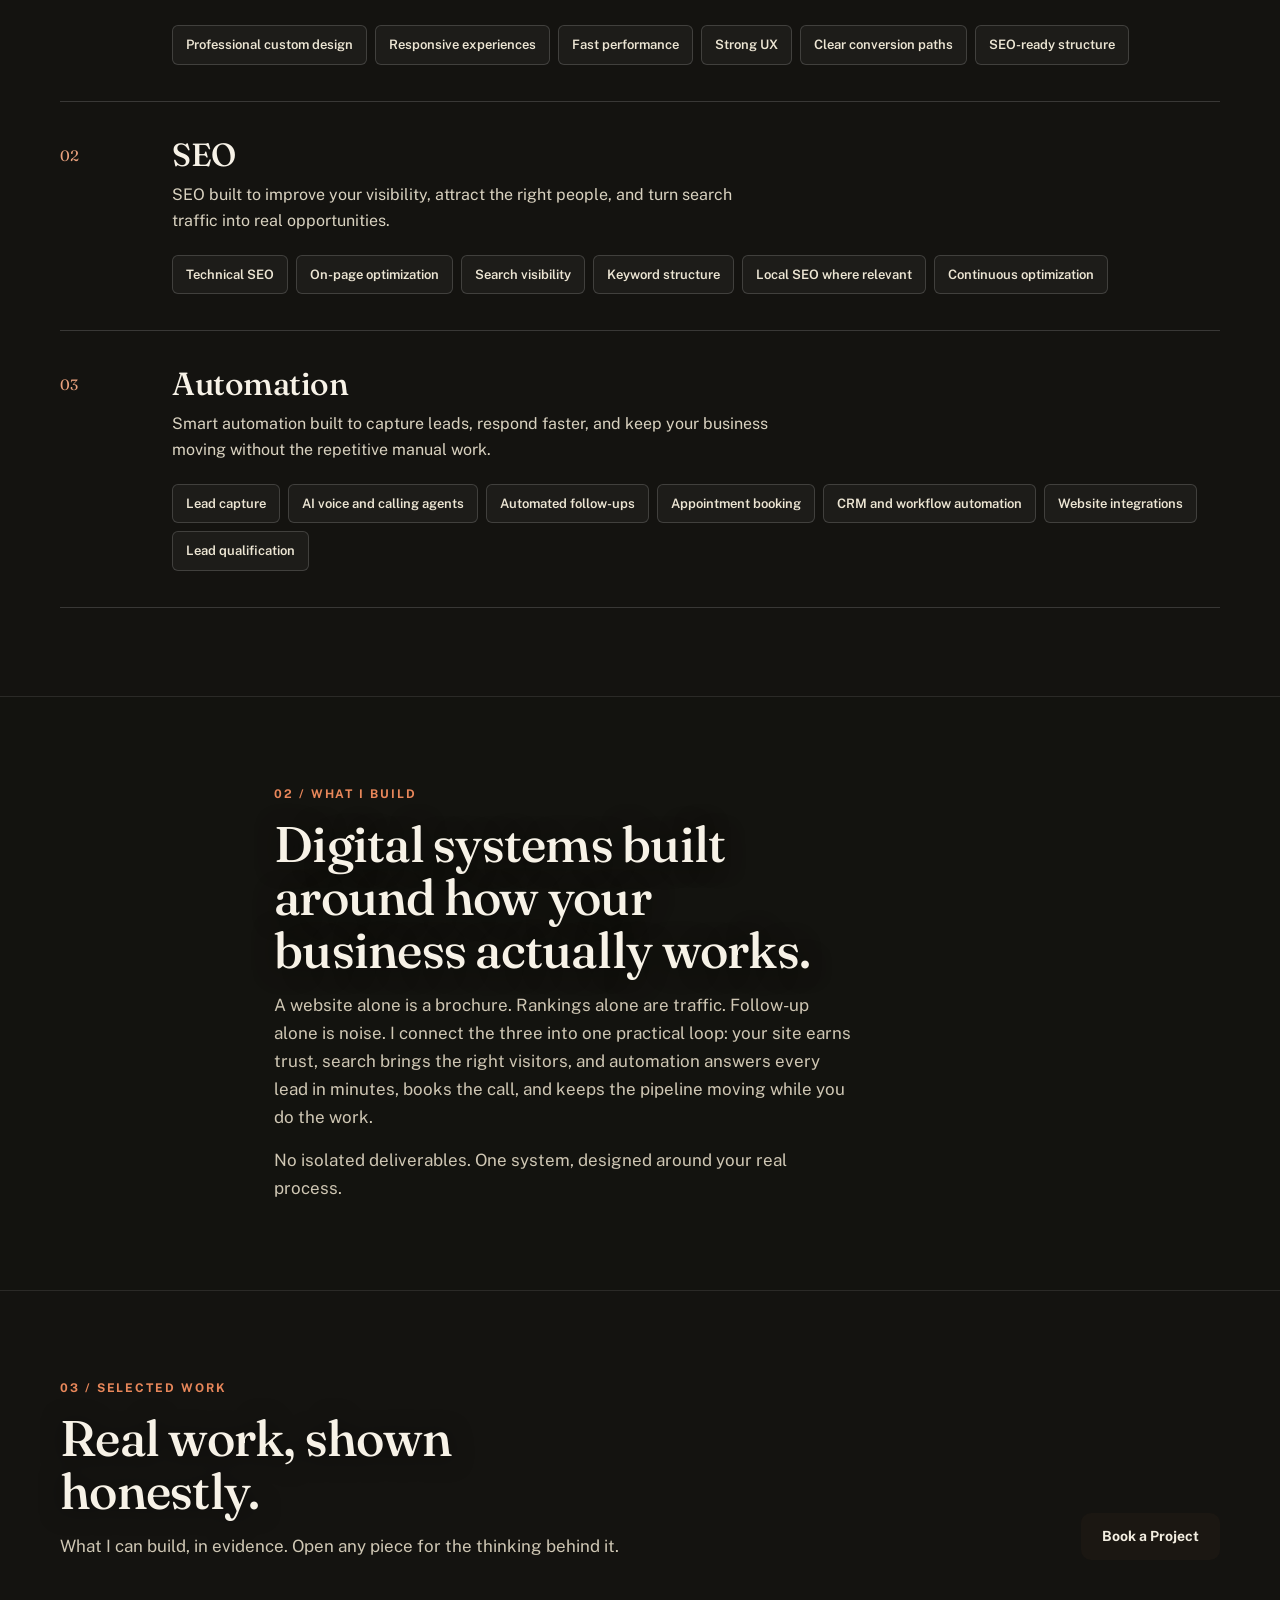
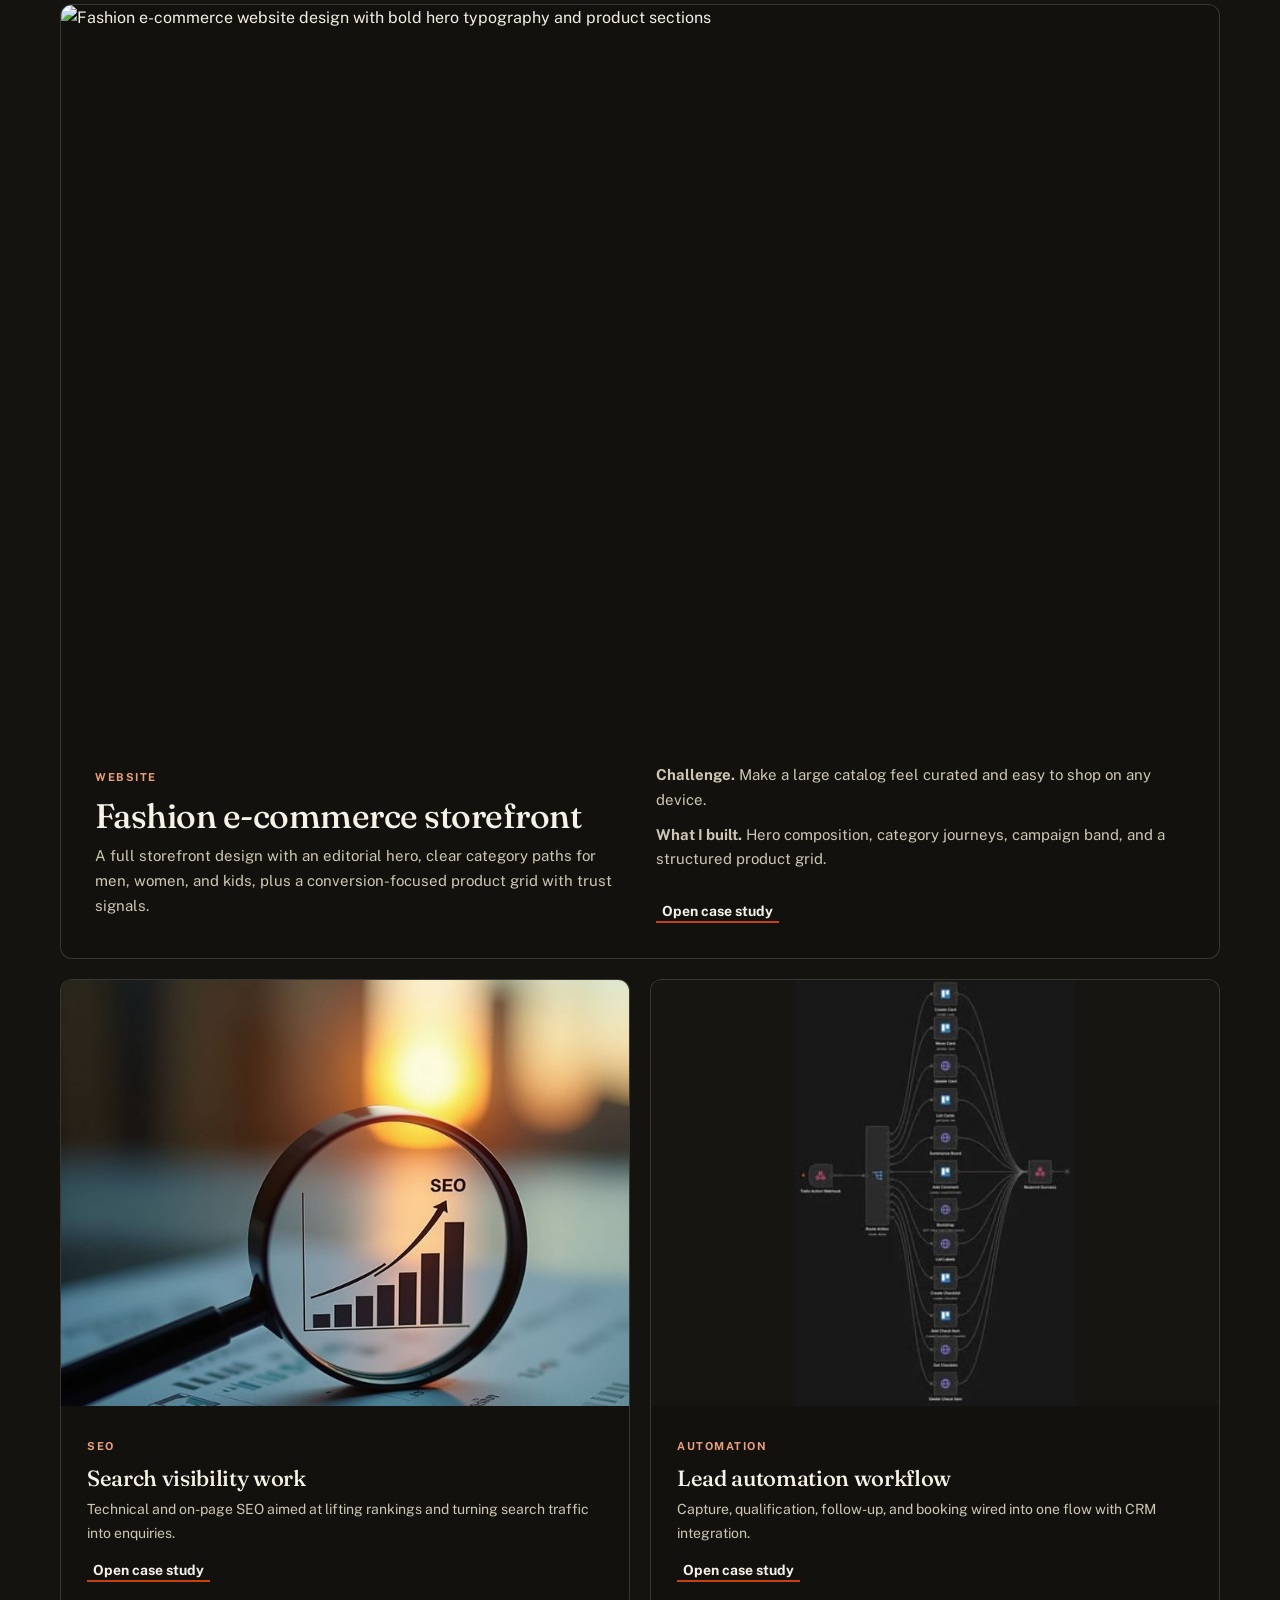
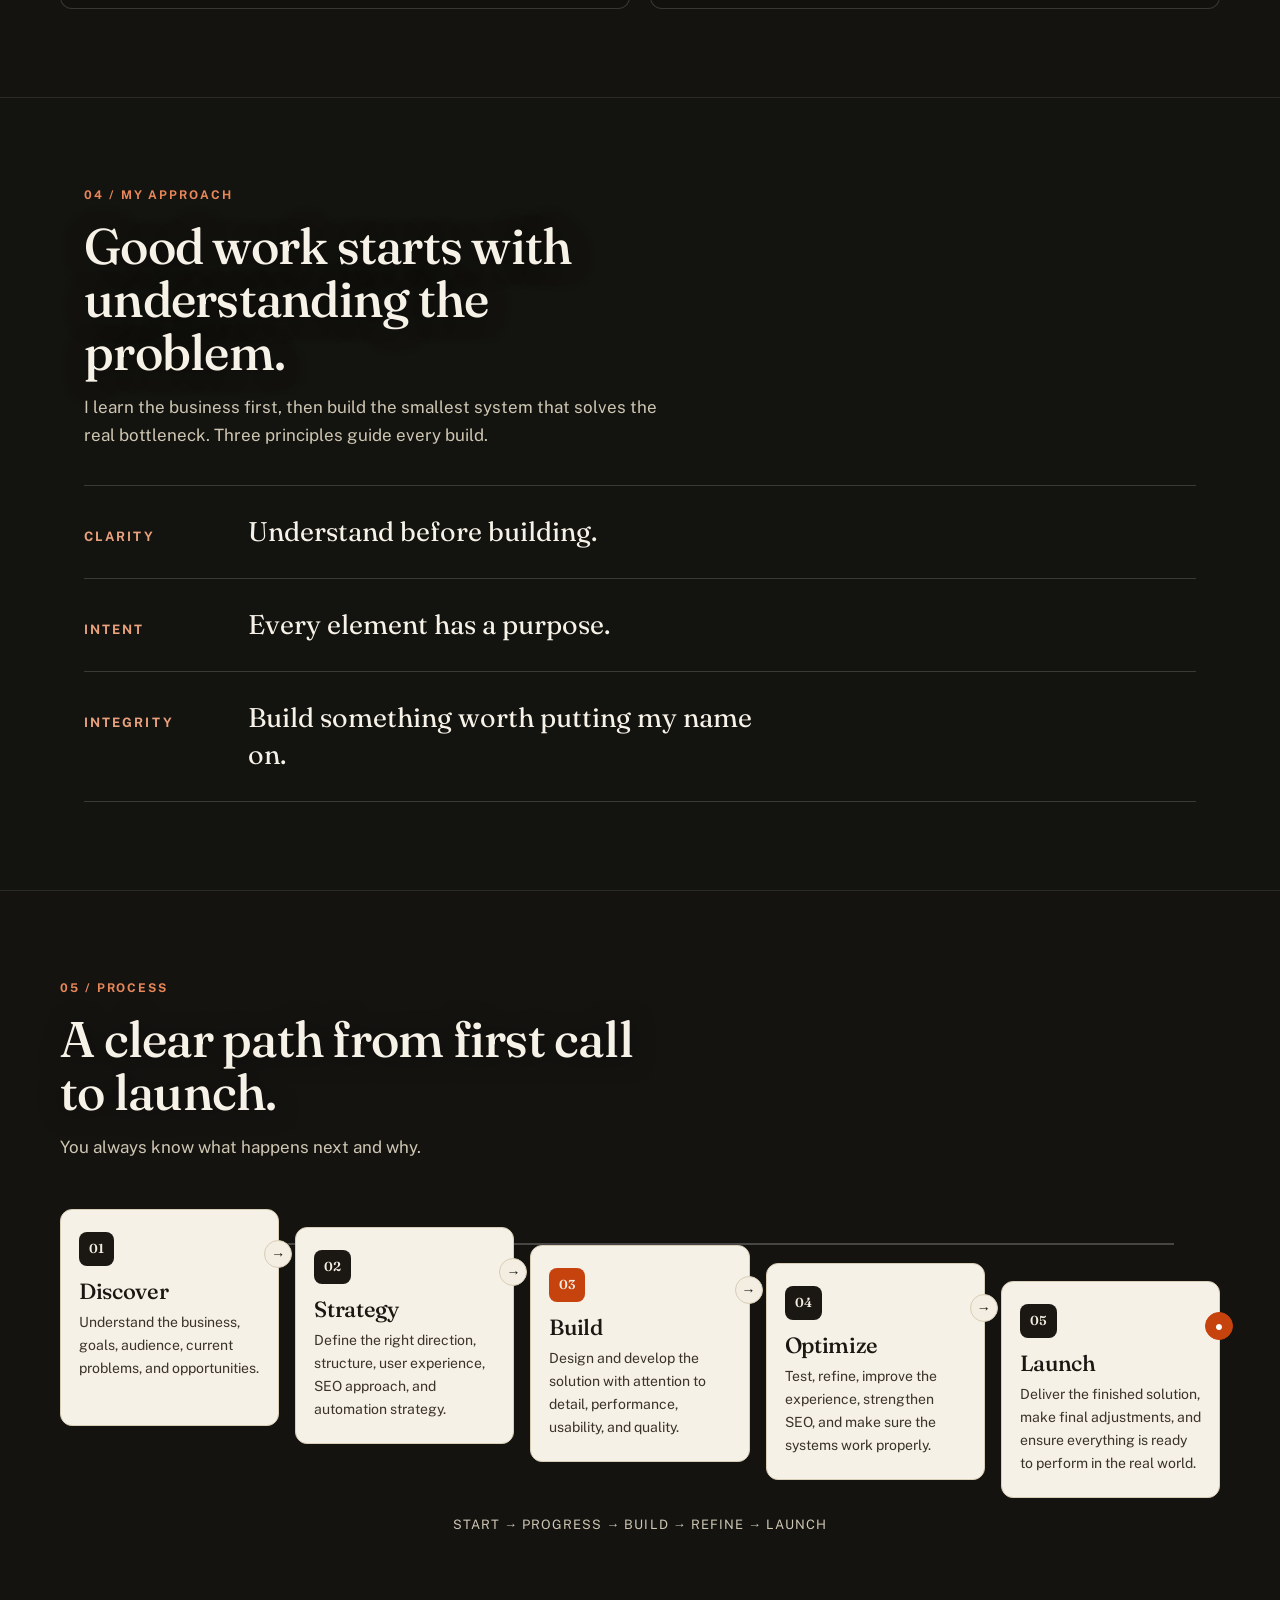
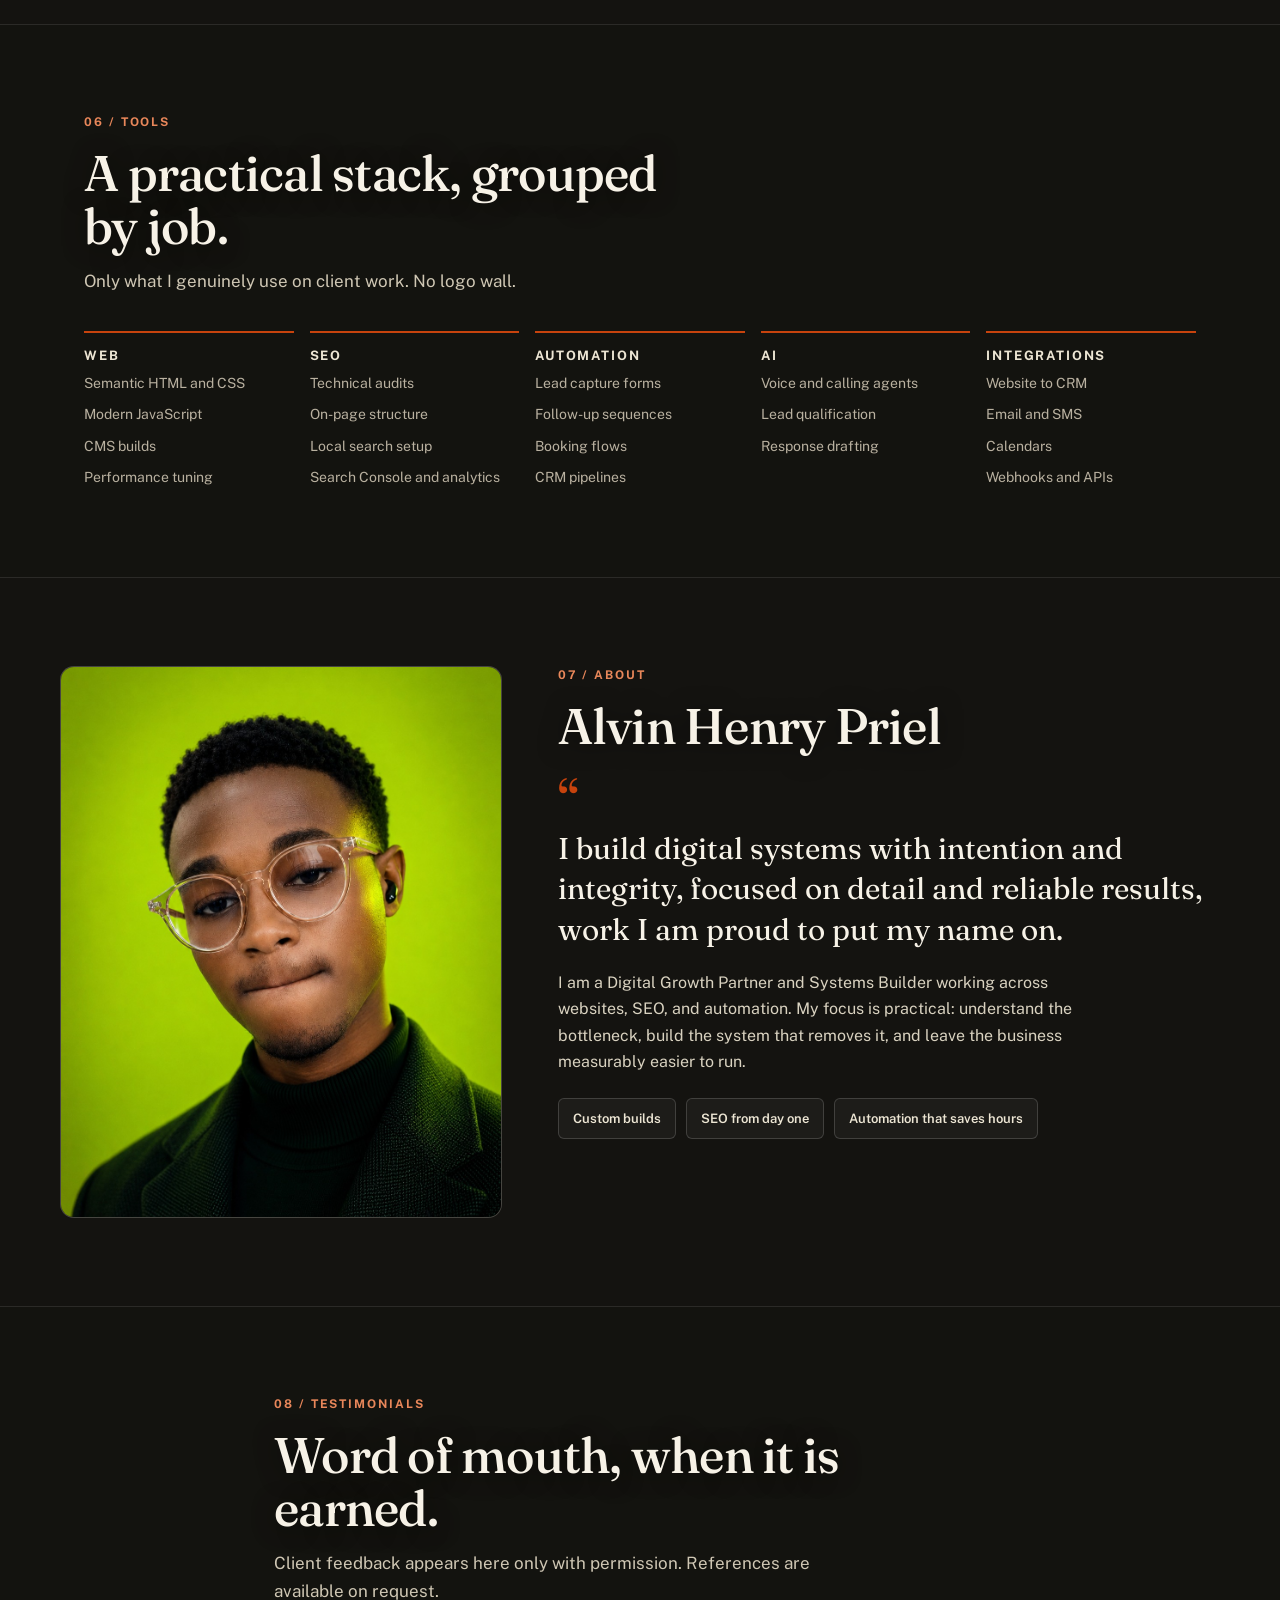
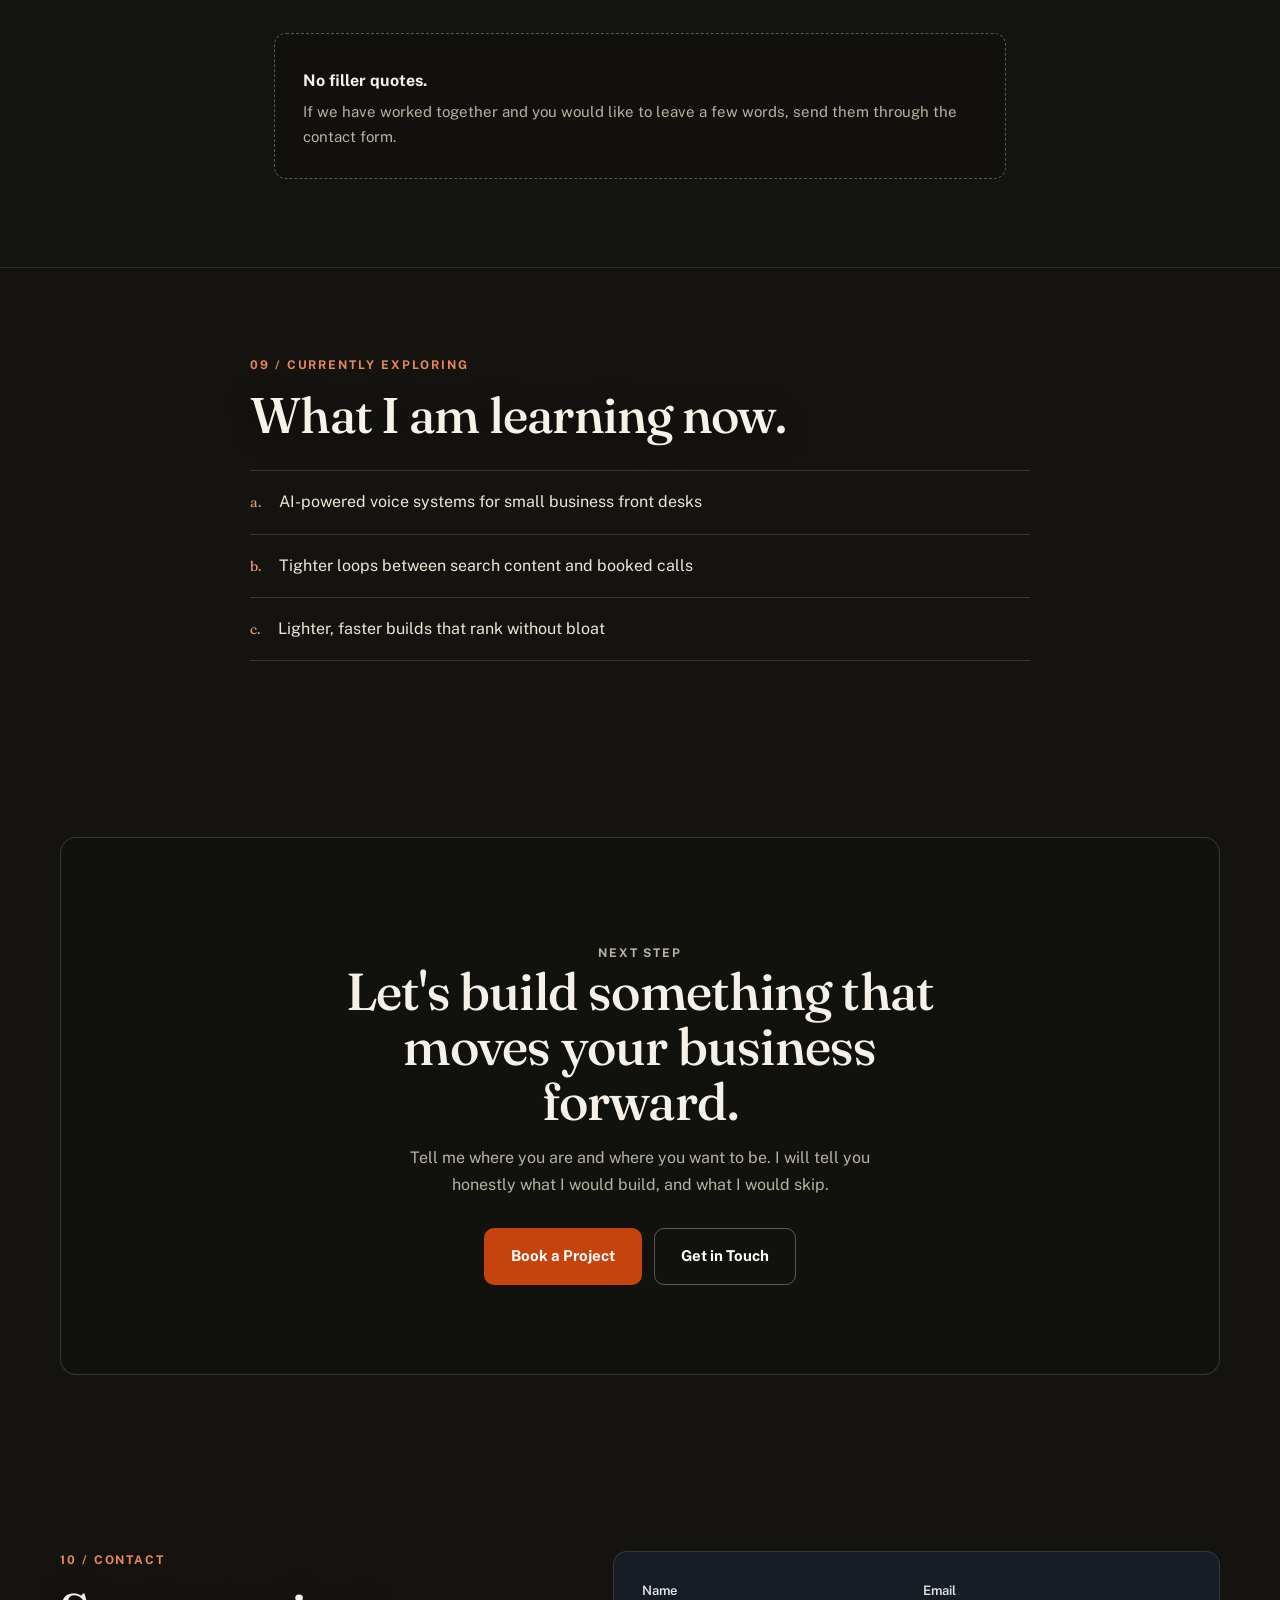
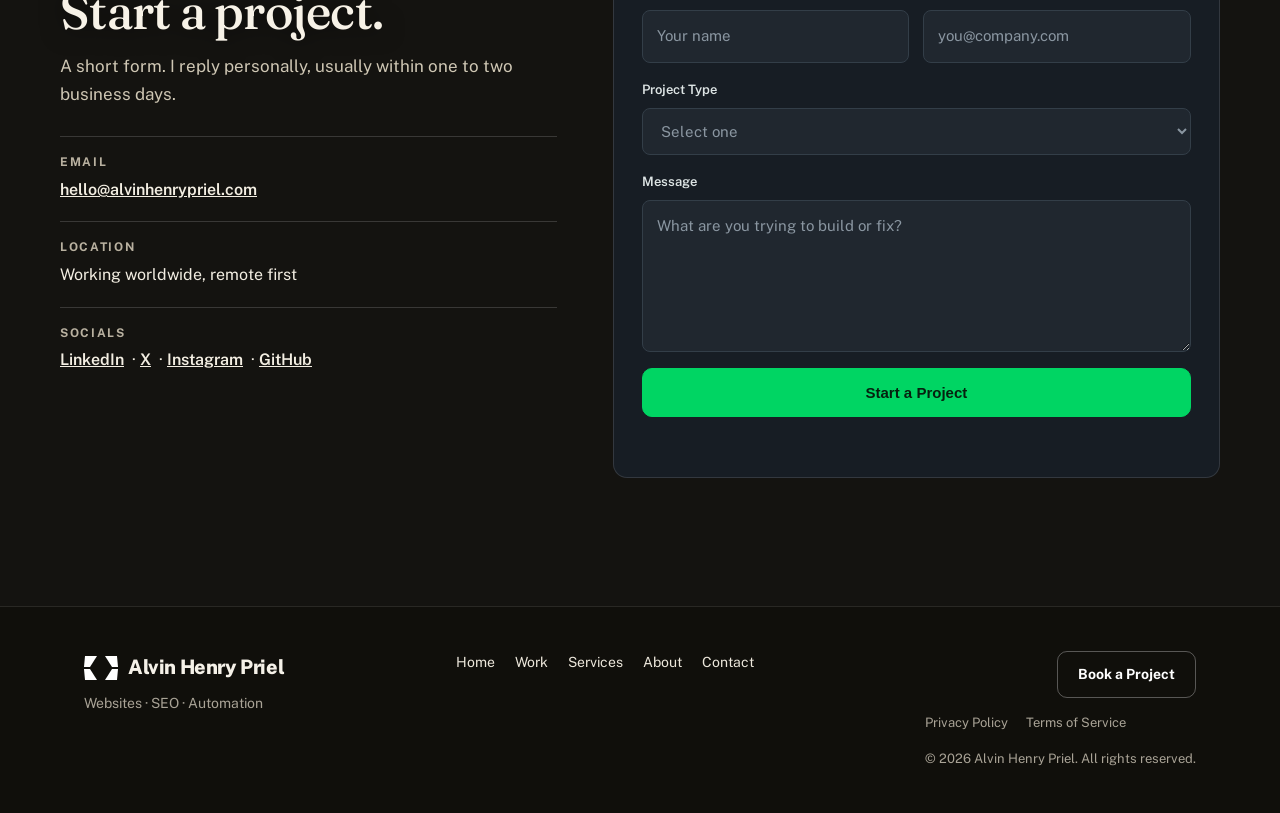
==== commit 28865b1a: "Redesign: editorial system, Public Sans, services-as-system, feature work layout, approach/tools/exp" ====
--- a/index.html
+++ b/index.html
@@ -3,14 +3,14 @@
 <head>
 <meta charset="UTF-8" />
 <meta name="viewport" content="width=device-width, initial-scale=1.0" />
-<title>Alvin Henry Priel — Websites · SEO · Automation</title>
-<meta name="description" content="Alvin Henry Priel is a Digital Growth Partner and Systems Builder. Websites, SEO, and Automation built to move your business forward." />
-<meta property="og:title" content="Alvin Henry Priel — Digital Growth Partner" />
-<meta property="og:description" content="Building the digital foundation behind business growth. Websites · SEO · Automation." />
+<title>Alvin Henry Priel · Websites, SEO, Automation</title>
+<meta name="description" content="Alvin Henry Priel is a Digital Growth Partner and Systems Builder. Websites, SEO, and automation built as one connected system." />
+<meta property="og:title" content="Alvin Henry Priel · Digital Growth Partner" />
+<meta property="og:description" content="Building the digital foundation behind business growth. Websites, SEO, automation." />
 <meta property="og:type" content="website" />
 <link rel="preconnect" href="https://fonts.googleapis.com">
 <link rel="preconnect" href="https://fonts.gstatic.com" crossorigin>
-<link href="https://fonts.googleapis.com/css2?family=Fraunces:opsz,ital,wght@9..144,0,400;9..144,0,500;9..144,0,600;9..144,1,400&family=Inter:wght@400;500;600&display=swap" rel="stylesheet">
+<link href="https://fonts.googleapis.com/css2?family=Fraunces:opsz,wght@9..144,400;9..144,500;9..144,600&family=Public+Sans:wght@400;500;600;700;800&display=swap" rel="stylesheet">
 <link rel="stylesheet" href="styles.css">
 <link rel="icon" href="assets/logo-mark.svg" type="image/svg+xml">
 </head>
@@ -25,8 +25,8 @@
     </a>
     <nav class="desktop-nav" aria-label="Primary">
       <a href="#home" class="nav-link is-active">Home</a>
+      <a href="#work" class="nav-link">Work</a>
       <a href="#services" class="nav-link">Services</a>
-      <a href="#work" class="nav-link">Work</a>
       <a href="#about" class="nav-link">About</a>
       <a href="#contact" class="nav-link">Contact</a>
     </nav>
@@ -40,8 +40,8 @@
   <div class="mobile-menu" id="mobileMenu" hidden>
     <nav aria-label="Mobile">
       <a href="#home">Home</a>
+      <a href="#work">Work</a>
       <a href="#services">Services</a>
-      <a href="#work">Work</a>
       <a href="#about">About</a>
       <a href="#contact">Contact</a>
       <a href="#contact" class="btn btn-dark">Book a Project</a>
@@ -50,39 +50,34 @@
 </header>
 
 <main id="main">
-<!-- 01 HERO -->
+<!-- HERO -->
 <section class="hero wrap" id="home">
   <div class="hero-grid">
     <div class="hero-copy">
-      <h1 class="hero-name">Alvin Henry<br>Priel</h1>
-      <p class="hero-role">Digital Growth Partner &amp; Systems Builder — Websites · SEO · Automation</p>
+      <h1 class="hero-name">Alvin Henry<br />Priel</h1>
+      <p class="hero-role">Digital Growth Partner · Systems Builder</p>
       <p class="hero-statement">Building the digital foundation behind business growth.</p>
-      <p class="hero-sub">I help businesses look credible, get found, and run smoother — with websites, search, and automation built as one system.</p>
+      <p class="hero-sub">I help businesses look credible, get found, and run smoothly. Websites, search, and automation built as one connected system.</p>
       <div class="hero-ctas">
         <a href="#contact" class="btn btn-accent">Book a Project</a>
-        <a href="#work" class="btn btn-ghost light">View My Work <span aria-hidden="true">→</span></a>
+        <a href="#work" class="btn btn-ghost">View My Work</a>
       </div>
       <div class="hero-meta">
-        <div class="meta-item"><strong>Based &amp; working worldwide</strong><span>Remote-friendly process</span></div>
-        <div class="meta-item"><strong>3 core disciplines</strong><span>One accountable partner</span></div>
+        <div class="meta-item"><strong>One accountable partner</strong><span>Strategy through launch</span></div>
+        <div class="meta-item"><strong>Three connected disciplines</strong><span>Websites, SEO, automation</span></div>
       </div>
     </div>
     <div class="hero-visual">
       <figure class="portrait-frame">
-        <!-- Replace src with your real photo: assets/alvin-portrait.jpg -->
-        <img src="assets/alvin-portrait.jpg" alt="Portrait of Alvin Henry Priel" onerror="this.classList.add('img-missing');this.removeAttribute('src')" />
+        <img src="assets/alvin-portrait.jpg" alt="Portrait of Alvin Henry Priel" fetchpriority="high" onerror="this.classList.add('img-missing');this.removeAttribute('src')" />
         <div class="portrait-fallback" aria-hidden="true">
           <span class="pf-initials">AHP</span>
-          <span class="pf-note">Add your photo at<br><code>assets/alvin-portrait.jpg</code></span>
+          <span class="pf-note">Portrait: <code>assets/alvin-portrait.jpg</code></span>
         </div>
         <figcaption class="portrait-caption">
-          <span class="dot"></span> Available for new projects
+          <span class="dot"></span> Alvin Henry Priel
         </figcaption>
       </figure>
-      <div class="hero-card-note">
-        <p class="note-label">Currently</p>
-        <p class="note-text">Taking on websites, SEO &amp; automation builds for 2026.</p>
-      </div>
     </div>
   </div>
   <div class="hero-rule" aria-hidden="true">
@@ -90,140 +85,155 @@
   </div>
 </section>
 
-<!-- 02 SERVICES -->
+<!-- SERVICES -->
 <section class="section wrap" id="services">
-  <div class="section-head">
-    <p class="section-index">01 — What I do</p>
-    <h2 class="section-title">Three services.<br>One connected system.</h2>
-    <p class="section-lead">No bloated packages. Just the three things that actually move a small business forward online.</p>
-  </div>
-
-  <div class="services">
-    <article class="service s-websites reveal">
-      <div class="service-top">
-        <span class="service-no">01</span>
-        <span class="service-tag">Websites</span>
-      </div>
-      <h3>Websites that earn trust and drive action.</h3>
-      <p class="service-desc">Websites built to make your business look professional and turn attention into action.</p>
-      <ul class="service-list">
-        <li>Professional custom design</li>
-        <li>Responsive experiences</li>
-        <li>Fast performance</li>
-        <li>Strong user experience</li>
-        <li>Clear conversion paths</li>
-        <li>SEO-ready structure</li>
-      </ul>
-      <a href="#contact" class="service-link">Start a website →</a>
+  <p class="kicker">01 / Services</p>
+  <h2 class="section-title">Three disciplines, one digital system.</h2>
+  <p class="section-lead">Most businesses buy these separately and hope they connect. I build them to connect from the start, so each part makes the others stronger.</p>
+
+  <div class="system-flow">
+    <p class="flow-label">How the system flows</p>
+    <p class="flow-track">Website <span class="sep">→</span> Visibility <span class="sep">→</span> Lead <span class="sep">→</span> Follow-up <span class="sep">→</span> Conversion</p>
+    <p class="flow-note">Understand, build, connect, improve. Every engagement follows that loop.</p>
+  </div>
+
+  <div class="service-rows">
+    <article class="service-row reveal">
+      <span class="service-no">01</span>
+      <div>
+        <h3>Websites</h3>
+        <p class="lede">Websites built to make your business look professional and turn attention into action.</p>
+        <ul class="cap-list">
+          <li>Professional custom design</li>
+          <li>Responsive experiences</li>
+          <li>Fast performance</li>
+          <li>Strong UX</li>
+          <li>Clear conversion paths</li>
+          <li>SEO-ready structure</li>
+        </ul>
+      </div>
     </article>
-
-    <article class="service s-seo reveal">
-      <div class="service-top">
-        <span class="service-no">02</span>
-        <span class="service-tag">SEO</span>
-      </div>
-      <h3>SEO that brings the right people to you.</h3>
-      <p class="service-desc">SEO built to improve your visibility, attract the right people, and turn search traffic into real opportunities.</p>
-      <ul class="service-list">
-        <li>Technical SEO</li>
-        <li>On-page optimization</li>
-        <li>Search visibility</li>
-        <li>Keyword structure</li>
-        <li>Local SEO where relevant</li>
-        <li>Continuous optimization</li>
-      </ul>
-      <a href="#contact" class="service-link">Improve my visibility →</a>
+    <article class="service-row reveal">
+      <span class="service-no">02</span>
+      <div>
+        <h3>SEO</h3>
+        <p class="lede">SEO built to improve your visibility, attract the right people, and turn search traffic into real opportunities.</p>
+        <ul class="cap-list">
+          <li>Technical SEO</li>
+          <li>On-page optimization</li>
+          <li>Search visibility</li>
+          <li>Keyword structure</li>
+          <li>Local SEO where relevant</li>
+          <li>Continuous optimization</li>
+        </ul>
+      </div>
     </article>
-
-    <article class="service s-auto reveal">
-      <div class="service-top">
-        <span class="service-no">03</span>
-        <span class="service-tag">Automation</span>
-      </div>
-      <h3>Automation that keeps business moving.</h3>
-      <p class="service-desc">Smart automation built to capture leads, respond faster, and keep your business moving without the repetitive manual work.</p>
-      <ul class="service-list">
-        <li>Lead capture</li>
-        <li>AI voice / calling agents</li>
-        <li>Automated follow-ups</li>
-        <li>Appointment booking</li>
-        <li>CRM / workflow automation</li>
-        <li>Website integrations &amp; lead qualification</li>
-      </ul>
-      <a href="#contact" class="service-link">Automate my workflow →</a>
+    <article class="service-row reveal">
+      <span class="service-no">03</span>
+      <div>
+        <h3>Automation</h3>
+        <p class="lede">Smart automation built to capture leads, respond faster, and keep your business moving without the repetitive manual work.</p>
+        <ul class="cap-list">
+          <li>Lead capture</li>
+          <li>AI voice and calling agents</li>
+          <li>Automated follow-ups</li>
+          <li>Appointment booking</li>
+          <li>CRM and workflow automation</li>
+          <li>Website integrations</li>
+          <li>Lead qualification</li>
+        </ul>
+      </div>
     </article>
   </div>
 </section>
 
-<!-- 03 SELECTED WORK -->
-<section class="section section-tinted" id="work">
+<!-- WHAT I BUILD -->
+<section class="section section-band" id="system">
+  <div class="wrap narrow">
+    <p class="kicker">02 / What I build</p>
+    <h2 class="section-title">Digital systems built around how your business actually works.</h2>
+    <p class="section-lead">A website alone is a brochure. Rankings alone are traffic. Follow-up alone is noise. I connect the three into one practical loop: your site earns trust, search brings the right visitors, and automation answers every lead in minutes, books the call, and keeps the pipeline moving while you do the work.</p>
+    <p class="section-lead">No isolated deliverables. One system, designed around your real process.</p>
+  </div>
+</section>
+
+<!-- SELECTED WORK -->
+<section class="section wrap" id="work">
+  <div class="work-head">
+    <div>
+      <p class="kicker">03 / Selected work</p>
+      <h2 class="section-title">Real work, shown honestly.</h2>
+      <p class="section-lead">What I can build, in evidence. Open any piece for the thinking behind it.</p>
+    </div>
+    <a href="#contact" class="btn btn-dark btn-sm">Book a Project</a>
+  </div>
+
+  <article class="work-feature reveal">
+    <img src="assets/work-website-gazu.jpg" alt="Fashion e-commerce website design with bold hero typography and product sections" loading="lazy" decoding="async" />
+    <div class="work-feature-body">
+      <div>
+        <span class="work-cat">Website</span>
+        <h3>Fashion e-commerce storefront</h3>
+        <p>A full storefront design with an editorial hero, clear category paths for men, women, and kids, plus a conversion-focused product grid with trust signals.</p>
+      </div>
+      <div>
+        <p><strong>Challenge.</strong> Make a large catalog feel curated and easy to shop on any device.</p>
+        <p style="margin-top:10px"><strong>What I built.</strong> Hero composition, category journeys, campaign band, and a structured product grid.</p>
+        <p style="margin-top:14px"><button class="text-btn" data-open-case="gazu">Open case study</button></p>
+      </div>
+    </div>
+  </article>
+
+  <div class="work-duo">
+    <article class="work-card reveal">
+      <img src="assets/work-seo-visibility.jpg" alt="SEO growth chart viewed through a magnifying glass" loading="lazy" decoding="async" />
+      <div class="work-card-body">
+        <span class="work-cat">SEO</span>
+        <h3>Search visibility work</h3>
+        <p>Technical and on-page SEO aimed at lifting rankings and turning search traffic into enquiries.</p>
+        <p><button class="text-btn" data-open-case="seo">Open case study</button></p>
+      </div>
+    </article>
+    <article class="work-card reveal">
+      <img class="fit-tall" src="assets/work-automation-flow.jpg" alt="Lead automation workflow mapping traffic through qualification to booking" loading="lazy" decoding="async" />
+      <div class="work-card-body">
+        <span class="work-cat">Automation</span>
+        <h3>Lead automation workflow</h3>
+        <p>Capture, qualification, follow-up, and booking wired into one flow with CRM integration.</p>
+        <p><button class="text-btn" data-open-case="automation">Open case study</button></p>
+      </div>
+    </article>
+  </div>
+</section>
+
+<!-- APPROACH -->
+<section class="section section-band" id="approach">
   <div class="wrap">
-    <div class="section-head split">
-      <div>
-        <p class="section-index">02 — Selected Work</p>
-        <h2 class="section-title">Proof, not promises.</h2>
-        <p class="section-lead">This space is reserved for real client work. No mockups, no filler.</p>
-      </div>
-      <div class="work-note">
-        <p>Have a project in mind? I’ll show you the most relevant build on a call.</p>
-        <a href="#contact" class="btn btn-dark btn-sm">Book a Project</a>
-      </div>
-    </div>
-
-    <div class="work-grid">
-      <!--
-        TO ADD A REAL PROJECT:
-        1. Copy one .work-card block
-        2. Replace name, category, description, image in assets/
-        3. Fill data-challenge, data-strategy, data-built, data-result for the case-study modal
-      -->
-      <article class="work-card reveal" data-case="gazu">
-        <div class="work-media">
-          <img src="assets/work-website-gazu.jpg" alt="Fashion e-commerce website design with bold hero typography and product sections" loading="lazy" decoding="async" />
-          <span class="work-cat">Website</span>
-        </div>
-        <div class="work-body">
-          <h3>Fashion e-commerce website</h3>
-          <p>Storefront with an editorial hero, clear category paths, and a conversion-focused product grid.</p>
-          <button class="service-link case-open" data-open-case="template">See case structure →</button>
-        </div>
-      </article>
-
-      <article class="work-card reveal" data-case="seo">
-        <div class="work-media">
-          <img src="assets/work-seo-visibility.jpg" alt="SEO growth chart viewed through a magnifying glass" loading="lazy" decoding="async" />
-          <span class="work-cat">SEO</span>
-        </div>
-        <div class="work-body">
-          <h3>Search visibility work</h3>
-          <p>Technical and on-page SEO aimed at lifting rankings and turning search traffic into enquiries.</p>
-          <button class="service-link case-open" data-open-case="template">See case structure →</button>
-        </div>
-      </article>
-
-      <article class="work-card reveal" data-case="automation">
-        <div class="work-media">
-          <img class="fit-tall" src="assets/work-automation-flow.jpg" alt="Lead automation workflow mapping traffic through qualification to booking" loading="lazy" decoding="async" />
-          <span class="work-cat">Automation</span>
-        </div>
-        <div class="work-body">
-          <h3>Lead automation workflow</h3>
-          <p>Capture, qualification, follow-up, and booking wired into one flow with CRM integration.</p>
-          <button class="service-link case-open" data-open-case="template">See case structure →</button>
-        </div>
-      </article>
-    </div>
-  </div>
-</section>
-
-<!-- 04 HOW I WORK -->
+    <p class="kicker">04 / My approach</p>
+    <h2 class="section-title">Good work starts with understanding the problem.</h2>
+    <p class="section-lead">I learn the business first, then build the smallest system that solves the real bottleneck. Three principles guide every build.</p>
+    <div class="principles">
+      <div class="principle reveal">
+        <h3>Clarity</h3>
+        <p>Understand before building.</p>
+      </div>
+      <div class="principle reveal">
+        <h3>Intent</h3>
+        <p>Every element has a purpose.</p>
+      </div>
+      <div class="principle reveal">
+        <h3>Integrity</h3>
+        <p>Build something worth putting my name on.</p>
+      </div>
+    </div>
+  </div>
+</section>
+
+<!-- PROCESS -->
 <section class="section wrap" id="process">
-  <div class="section-head">
-    <p class="section-index">03 — How I work</p>
-    <h2 class="section-title">A clear system, from first call to launch.</h2>
-    <p class="section-lead">You always know what happens next. No guesswork.</p>
-  </div>
-
+  <p class="kicker">05 / Process</p>
+  <h2 class="section-title">A clear path from first call to launch.</h2>
+  <p class="section-lead">You always know what happens next and why.</p>
   <ol class="steps">
     <li class="step reveal">
       <span class="step-no">01</span>
@@ -252,51 +262,63 @@
     <li class="step reveal">
       <span class="step-no">05</span>
       <h3>Launch</h3>
-      <p>Deliver the finished solution, make final adjustments, and ensure everything is ready to perform.</p>
+      <p>Deliver the finished solution, make final adjustments, and ensure everything is ready to perform in the real world.</p>
       <span class="step-arrow last" aria-hidden="true">●</span>
     </li>
   </ol>
   <p class="steps-caption">Start → Progress → Build → Refine → Launch</p>
 </section>
 
-<!-- 05 TESTIMONIALS -->
-<section class="section section-tinted" id="testimonials">
-  <div class="wrap narrow">
-    <p class="section-index">04 — Testimonials</p>
-    <h2 class="section-title">Kept honest.</h2>
-    <p class="section-lead">I don’t publish testimonials without permission. Client feedback and references are available on request — and this section is ready when you approve real quotes to add here.</p>
-    <!--
-      TO ADD A REAL TESTIMONIAL, paste:
-      <blockquote class="quote"><p>“Real quote…”</p><cite>Name — Business / Role</cite></blockquote>
-    -->
-    <div class="quotes-empty">
-      <p><strong>No filler quotes.</strong> If we’ve worked together and you’d like to leave a review, send it via the contact form.</p>
-      <a href="#contact" class="service-link">Request references →</a>
-    </div>
-  </div>
-</section>
-
-<!-- 06 ABOUT -->
+<!-- TOOLS -->
+<section class="section section-band" id="tools">
+  <div class="wrap">
+    <p class="kicker">06 / Tools</p>
+    <h2 class="section-title">A practical stack, grouped by job.</h2>
+    <p class="section-lead">Only what I genuinely use on client work. No logo wall.</p>
+    <div class="tool-groups">
+      <div class="tool-group">
+        <h3>Web</h3>
+        <ul><li>Semantic HTML and CSS</li><li>Modern JavaScript</li><li>CMS builds</li><li>Performance tuning</li></ul>
+      </div>
+      <div class="tool-group">
+        <h3>SEO</h3>
+        <ul><li>Technical audits</li><li>On-page structure</li><li>Local search setup</li><li>Search Console and analytics</li></ul>
+      </div>
+      <div class="tool-group">
+        <h3>Automation</h3>
+        <ul><li>Lead capture forms</li><li>Follow-up sequences</li><li>Booking flows</li><li>CRM pipelines</li></ul>
+      </div>
+      <div class="tool-group">
+        <h3>AI</h3>
+        <ul><li>Voice and calling agents</li><li>Lead qualification</li><li>Response drafting</li></ul>
+      </div>
+      <div class="tool-group">
+        <h3>Integrations</h3>
+        <ul><li>Website to CRM</li><li>Email and SMS</li><li>Calendars</li><li>Webhooks and APIs</li></ul>
+      </div>
+    </div>
+  </div>
+</section>
+
+<!-- ABOUT -->
 <section class="section wrap" id="about">
   <div class="about-grid">
     <div class="about-photo">
       <figure class="portrait-frame small">
-        <!-- Uses the same portrait until you add a second photo as assets/alvin-portrait-2.jpg -->
-        <img src="assets/alvin-portrait.jpg" alt="Alvin Henry Priel" onerror="this.classList.add('img-missing');this.removeAttribute('src')" />
+        <img src="assets/alvin-portrait.jpg" alt="Alvin Henry Priel" loading="lazy" decoding="async" onerror="this.classList.add('img-missing');this.removeAttribute('src')" />
         <div class="portrait-fallback" aria-hidden="true">
           <span class="pf-initials">AHP</span>
-          <span class="pf-note">Optional second photo:<br><code>assets/alvin-portrait-2.jpg</code></span>
+          <span class="pf-note">Portrait: <code>assets/alvin-portrait.jpg</code></span>
         </div>
       </figure>
     </div>
     <div class="about-copy">
-      <p class="section-index">05 — About</p>
-      <h2 class="section-title">I’m Alvin. I build systems that hold up.</h2>
-      <blockquote class="about-quote">“I build digital systems with intention and integrity, focused on detail and reliable results, work I’m proud to put my name on.”</blockquote>
-      <p class="about-text">I’m a Digital Growth Partner and Systems Builder. My work lives at the intersection of websites, SEO, and automation — so your business doesn’t just look good, it gets found and runs efficiently.</p>
-      <p class="about-text">One person, one standard: clear communication, careful execution, and systems you can actually maintain.</p>
+      <p class="kicker">07 / About</p>
+      <h2 class="section-title">Alvin Henry Priel</h2>
+      <blockquote class="about-quote">I build digital systems with intention and integrity, focused on detail and reliable results, work I am proud to put my name on.</blockquote>
+      <p class="about-text">I am a Digital Growth Partner and Systems Builder working across websites, SEO, and automation. My focus is practical: understand the bottleneck, build the system that removes it, and leave the business measurably easier to run.</p>
       <div class="about-points">
-        <span>Custom builds, no templates</span>
+        <span>Custom builds</span>
         <span>SEO from day one</span>
         <span>Automation that saves hours</span>
       </div>
@@ -304,29 +326,55 @@
   </div>
 </section>
 
-<!-- 07 FINAL CTA -->
+<!-- TESTIMONIALS -->
+<section class="section section-band" id="testimonials">
+  <div class="wrap narrow">
+    <p class="kicker">08 / Testimonials</p>
+    <h2 class="section-title">Word of mouth, when it is earned.</h2>
+    <p class="section-lead">Client feedback appears here only with permission. References are available on request.</p>
+    <div class="quotes-empty">
+      <p><strong>No filler quotes.</strong></p>
+      <p>If we have worked together and you would like to leave a few words, send them through the contact form.</p>
+    </div>
+  </div>
+</section>
+
+<!-- EXPLORING -->
+<section class="section wrap" id="exploring">
+  <div class="wrap narrow" style="padding:0">
+    <p class="kicker">09 / Currently exploring</p>
+    <h2 class="section-title">What I am learning now.</h2>
+    <ul class="explore-list">
+      <li><span class="n">a.</span> AI-powered voice systems for small business front desks</li>
+      <li><span class="n">b.</span> Tighter loops between search content and booked calls</li>
+      <li><span class="n">c.</span> Lighter, faster builds that rank without bloat</li>
+    </ul>
+  </div>
+</section>
+
+<!-- FINAL CTA -->
 <section class="section wrap">
   <div class="final-cta reveal">
-    <p class="section-index light">Next step</p>
-    <h2>Let’s build something that moves your business forward.</h2>
-    <p>Tell me where you are and where you want to be. I’ll tell you honestly what I’d build — and what I wouldn’t.</p>
+    <p class="kicker light">Next step</p>
+    <h2>Let's build something that moves your business forward.</h2>
+    <p>Tell me where you are and where you want to be. I will tell you honestly what I would build, and what I would skip.</p>
     <div class="hero-ctas center">
       <a href="#contact" class="btn btn-accent">Book a Project</a>
-      <a href="#contact" class="btn btn-ghost light">Get in Touch</a>
-    </div>
-  </div>
-</section>
-
-<!-- 08 CONTACT -->
+      <a href="#contact" class="btn btn-ghost">Get in Touch</a>
+    </div>
+  </div>
+</section>
+
+<!-- CONTACT -->
 <section class="section wrap" id="contact">
   <div class="contact-grid">
     <div class="contact-info">
-      <p class="section-index">06 — Contact</p>
+      <p class="kicker">10 / Contact</p>
       <h2 class="section-title">Start a project.</h2>
-      <p class="section-lead">Two-minute form. I reply personally, usually within 1–2 business days.</p>
+      <p class="section-lead">A short form. I reply personally, usually within one to two business days.</p>
       <ul class="contact-lines">
         <li><strong>Email</strong><a href="mailto:hello@alvinhenrypriel.com">hello@alvinhenrypriel.com</a></li>
-        <li><strong>Location</strong><span>Working worldwide, remote-first</span></li>
+        <li><strong>Location</strong><span>Working worldwide, remote first</span></li>
         <li><strong>Socials</strong><span class="socials"><a href="#" aria-label="LinkedIn">LinkedIn</a> · <a href="#" aria-label="X">X</a> · <a href="#" aria-label="Instagram">Instagram</a> · <a href="#" aria-label="GitHub">GitHub</a></span></li>
       </ul>
     </div>
@@ -334,28 +382,32 @@
       <div class="field-row">
         <div class="field">
           <label for="fName">Name</label>
-          <input id="fName" name="name" type="text" placeholder="Your name" required autocomplete="name" />
+          <input id="fName" name="name" type="text" placeholder="Your name" required autocomplete="name" aria-describedby="fNameErr" />
+          <span class="error-msg" id="fNameErr">Please enter your name.</span>
         </div>
         <div class="field">
           <label for="fEmail">Email</label>
-          <input id="fEmail" name="email" type="email" placeholder="you@company.com" required autocomplete="email" />
+          <input id="fEmail" name="email" type="email" placeholder="you@company.com" required autocomplete="email" aria-describedby="fEmailErr" />
+          <span class="error-msg" id="fEmailErr">Please enter a valid email address.</span>
         </div>
       </div>
       <div class="field">
         <label for="fType">Project Type</label>
-        <select id="fType" name="type" required>
+        <select id="fType" name="type" required aria-describedby="fTypeErr">
           <option value="" disabled selected>Select one</option>
           <option>Website</option>
           <option>SEO</option>
           <option>Automation</option>
-          <option>Website + SEO</option>
+          <option>Website and SEO</option>
           <option>Full system (all three)</option>
           <option>Something else</option>
         </select>
+        <span class="error-msg" id="fTypeErr">Please choose a project type.</span>
       </div>
       <div class="field">
         <label for="fMsg">Message</label>
-        <textarea id="fMsg" name="message" rows="5" placeholder="What are you trying to build or fix?" required></textarea>
+        <textarea id="fMsg" name="message" rows="5" placeholder="What are you trying to build or fix?" required aria-describedby="fMsgErr"></textarea>
+        <span class="error-msg" id="fMsgErr">Please add a few words about your project.</span>
       </div>
       <button type="submit" class="btn btn-dark btn-full">Start a Project</button>
       <p class="form-note" id="formNote" role="status" aria-live="polite"></p>
@@ -372,13 +424,17 @@
     </div>
     <nav class="foot-nav" aria-label="Footer">
       <a href="#home">Home</a>
+      <a href="#work">Work</a>
       <a href="#services">Services</a>
-      <a href="#work">Work</a>
       <a href="#about">About</a>
       <a href="#contact">Contact</a>
     </nav>
     <div class="foot-right">
-      <a href="#contact" class="btn btn-ghost light btn-sm">Book a Project</a>
+      <a href="#contact" class="btn btn-ghost btn-sm">Book a Project</a>
+      <div class="foot-legal">
+        <a href="privacy.html">Privacy Policy</a>
+        <a href="terms.html">Terms of Service</a>
+      </div>
       <p class="foot-small">© <span id="year">2026</span> Alvin Henry Priel. All rights reserved.</p>
     </div>
   </div>
@@ -389,16 +445,10 @@
   <div class="modal-backdrop" data-close-case></div>
   <div class="modal-card">
     <button class="modal-close" data-close-case aria-label="Close case study">✕</button>
-    <p class="section-index">Case study — structure</p>
-    <h3 id="caseTitle">How a project is documented here</h3>
-    <ol class="case-list">
-      <li><strong>01 — Project:</strong> name, service, and one-line summary.</li>
-      <li><strong>02 — Challenge:</strong> what wasn’t working before.</li>
-      <li><strong>03 — Strategy:</strong> the direction chosen and why.</li>
-      <li><strong>04 — What I Built:</strong> pages, SEO setup, automations, integrations.</li>
-      <li><strong>05 — Result:</strong> only published when real data is available.</li>
-    </ol>
-    <p class="modal-note">Replace this with a real project. No invented clients or numbers — ever.</p>
+    <p class="kicker" id="caseKicker">Case study</p>
+    <h3 id="caseTitle">Project</h3>
+    <ul class="case-list" id="caseList"></ul>
+    <p class="modal-note">Details beyond this summary are available on a call.</p>
     <a href="#contact" class="btn btn-dark btn-sm" data-close-case>Discuss your project</a>
   </div>
 </div>
--- a/styles.css
+++ b/styles.css
@@ -1,240 +1,268 @@
-/* Alvin Henry Priel — editorial over full-site texture.
-   One continuous background (assets/section-bg.jpg), fixed on desktop,
-   cards float above like layered blocks. Original design, no copy. */
+/* Alvin Henry Priel, editorial system.
+   Texture backdrop, warm paper surfaces, one vermilion accent.
+   Borders carry separation. No shadows, no gradients. */
 :root{
-  --paper:#FAF8F5;
-  --paper-2:#F1ECE3;
-  --ink:#16150F;
-  --ink-2:#2A2923;
-  --muted:#6F6C62;
-  --line:#E5DDCF;
-  --card:#FFFFFF;
-  --accent:#D9480F;
-  --accent-ink:#A93400;
-  --dark:#171512;
-  --radius:18px;
-  --radius-sm:12px;
-  --shadow:0 1px 2px rgba(22,21,15,.06), 0 16px 40px rgba(22,21,15,.09);
-  --shadow-sm:0 1px 2px rgba(22,21,15,.07), 0 8px 24px rgba(22,21,15,.08);
-  --font-display:"Fraunces",Georgia,serif;
-  --font-body:"Inter",system-ui,-apple-system,sans-serif;
+  --paper:#F3EEE1;
+  --paper-deep:#EAE2D2;
+  --card:#F6F1E6;
+  --ink:#1B1712;
+  --ink-soft:#3A332A;
+  --muted:#6E6455;
+  --line:#D8CDB6;
+  --line-light:rgba(255,255,255,.16);
+  --accent:#C7430D;
+  --accent-deep:#9E3206;
+  --moss:#2F6B4F;
+  --form-bg:#171D24;
+  --form-field:#20272F;
+  --form-line:#333E48;
+  --form-text:#F2F5F4;
+  --form-dim:#8A96A1;
+  --form-focus:#22DD77;
+  --form-btn:#00D563;
+  --radius:12px;
+  --radius-sm:8px;
+  --font-display:"Fraunces",Georgia,"Times New Roman",serif;
+  --font-body:"Public Sans",-apple-system,"Segoe UI",Roboto,sans-serif;
   --wrap:1160px;
 }
 *{box-sizing:border-box}
 html{scroll-behavior:smooth}
 body{
   margin:0;color:#F3EEE2;
-  font-family:var(--font-body);font-size:16px;line-height:1.6;
+  font-family:var(--font-body);font-size:16px;line-height:1.65;
   -webkit-font-smoothing:antialiased;overflow-x:hidden;
   background-color:#141310;
   background-image:url("assets/section-bg.jpg");
   background-size:contain;background-position:center top;background-repeat:no-repeat;
   background-attachment:fixed;
 }
-/* readability scrim — one consistent veil so the single image stays calm */
 body::before{
   content:"";position:fixed;inset:0;pointer-events:none;z-index:0;
   background:rgba(15,14,11,.70);
 }
-/* faint grain above scrim */
 body::after{
   content:"";position:fixed;inset:0;pointer-events:none;z-index:0;opacity:.06;
   background-image:url("data:image/svg+xml,%3Csvg xmlns='http://www.w3.org/2000/svg' width='140' height='140'%3E%3Cfilter id='n'%3E%3CfeTurbulence type='fractalNoise' baseFrequency='.9' numOctaves='2'/%3E%3C/filter%3E%3Crect width='140' height='140' filter='url(%23n)' opacity='.9'/%3E%3C/svg%3E");
 }
 main,.site-header,.footer{position:relative;z-index:1}
-h1,h2,h3{font-family:var(--font-display);line-height:1.02;letter-spacing:-.02em;margin:0}
+h1,h2,h3{font-family:var(--font-display);line-height:1.06;letter-spacing:-.015em;margin:0;font-weight:500}
 p{margin:0}
 a{color:inherit}
 img{max-width:100%;display:block}
 .wrap{max-width:var(--wrap);margin:0 auto;padding:0 24px}
 .skip{position:absolute;left:-999px;background:var(--ink);color:#fff;padding:8px 14px;z-index:99}
 .skip:focus{left:12px;top:12px}
-
-/* header — translucent so the single site background reads through */
-.site-header{position:sticky;top:0;z-index:50;background:rgba(20,19,16,.82);backdrop-filter:blur(12px);-webkit-backdrop-filter:blur(12px);border-bottom:1px solid rgba(255,255,255,.12)}
+:focus-visible{outline:2px solid var(--accent);outline-offset:3px}
+
+/* header */
+.site-header{position:sticky;top:0;z-index:50;background:rgba(20,19,16,.88);border-bottom:1px solid var(--line-light)}
 .header-inner{display:flex;align-items:center;justify-content:space-between;height:68px}
 .brand{display:flex;align-items:center;gap:10px;text-decoration:none}
 .brand-mark-img{display:block;height:22px;width:auto}
-.brand-name{font-weight:800;font-size:16px;letter-spacing:-.02em;font-family:var(--font-body)}
+.brand-name{font-weight:800;font-size:16px;letter-spacing:-.02em;font-family:var(--font-body);color:#F5F1E8}
 .desktop-nav{display:flex;gap:28px}
-.nav-link{text-decoration:none;font-size:14px;font-weight:500;color:var(--ink-2);padding:6px 0;border-bottom:2px solid transparent}
-.nav-link.is-active,.nav-link:hover{border-color:var(--accent);color:var(--ink)}
+.nav-link{text-decoration:none;font-size:14px;font-weight:600;color:#D8D2C2;padding:6px 0;border-bottom:2px solid transparent}
+.nav-link.is-active,.nav-link:hover{color:#fff;border-color:var(--accent)}
 .header-actions{display:flex;align-items:center;gap:12px}
-.menu-btn{display:none;background:none;border:1px solid var(--line);border-radius:10px;width:42px;height:42px;cursor:pointer;flex-direction:column;gap:6px;align-items:center;justify-content:center}
-.menu-btn span{display:block;width:18px;height:2px;background:var(--ink)}
+.menu-btn{display:none;background:none;border:1px solid rgba(255,255,255,.25);border-radius:var(--radius-sm);width:42px;height:42px;cursor:pointer;flex-direction:column;gap:6px;align-items:center;justify-content:center}
+.menu-btn span{display:block;width:18px;height:2px;background:#fff}
 .mobile-menu{border-top:1px solid rgba(255,255,255,.12);padding:12px 24px 20px;background:#171512}
 .mobile-menu nav{display:flex;flex-direction:column;gap:4px}
-.mobile-menu a{padding:12px 4px;text-decoration:none;font-weight:600;font-size:18px;border-bottom:1px solid var(--line)}
+.mobile-menu a{padding:12px 4px;text-decoration:none;font-weight:600;font-size:18px;border-bottom:1px solid rgba(255,255,255,.12);color:#F5F1E8}
 .mobile-menu a.btn{border:none;margin-top:12px;text-align:center}
 
 /* buttons */
-.btn{display:inline-flex;align-items:center;justify-content:center;gap:8px;text-decoration:none;font-weight:600;font-size:15px;padding:15px 26px;border-radius:999px;border:1px solid transparent;cursor:pointer;transition:transform .18s ease, background .18s ease}
-.btn:active{transform:translateY(1px)}
+.btn{display:inline-flex;align-items:center;justify-content:center;gap:8px;text-decoration:none;font-weight:700;font-size:15px;padding:15px 26px;border-radius:10px;border:1px solid transparent;cursor:pointer;transition:background .18s ease,border-color .18s ease}
 .btn-dark{background:var(--ink);color:var(--paper)}
 .btn-dark:hover{background:#000}
 .btn-accent{background:var(--accent);color:#fff}
-.btn-accent:hover{background:var(--accent-ink)}
-.btn-ghost{border-color:var(--line);background:transparent;color:var(--ink)}
-.btn-ghost:hover{border-color:var(--ink)}
-.btn-ghost.light{border-color:rgba(255,255,255,.28);color:#fff}
+.btn-accent:hover{background:var(--accent-deep)}
+.btn-ghost{border-color:rgba(255,255,255,.3);background:transparent;color:#fff}
+.btn-ghost:hover{border-color:#fff}
 .btn-sm{padding:11px 20px;font-size:14px}
 .btn-full{width:100%}
 .center{justify-content:center}
 
 /* hero */
-.hero{padding:72px 24px 28px;position:relative;z-index:2}
-.hero-grid{display:grid;grid-template-columns:1.15fr .85fr;gap:56px;align-items:start}
-.hero-name{font-size:clamp(56px,8.5vw,112px);font-weight:500;color:#F7F2E7;text-shadow:0 2px 24px rgba(0,0,0,.45)}
-.hero-role{margin-top:16px;font-size:13px;font-weight:600;letter-spacing:.12em;text-transform:uppercase;color:#E8A07D}
-.hero-statement{color:#F7F2E7;text-shadow:0 2px 20px rgba(0,0,0,.4)}
-.hero-statement{font-family:var(--font-display);font-size:clamp(26px,3.4vw,40px);line-height:1.12;margin-top:18px;letter-spacing:-.02em}
-.hero-statement::after{content:"";display:block;width:56px;height:3px;background:var(--accent);margin-top:18px;border-radius:2px}
-.hero-sub{margin-top:18px;color:#D9D2C0;font-size:17px;max-width:46ch}
-.hero-ctas{display:flex;gap:12px;margin-top:28px;flex-wrap:wrap}
-.hero-meta{display:flex;gap:36px;margin-top:36px;padding-top:24px;border-top:1px solid rgba(255,255,255,.16)}
+.hero{padding:88px 24px 32px;position:relative;z-index:1}
+.hero-grid{display:grid;grid-template-columns:1.1fr .9fr;gap:64px;align-items:center}
+.hero-name{font-size:clamp(52px,7.5vw,100px);color:#F7F2E7;text-shadow:0 2px 24px rgba(0,0,0,.45)}
+.hero-role{margin-top:18px;font-size:13px;font-weight:700;letter-spacing:.14em;text-transform:uppercase;color:#E8A07D}
+.hero-statement{font-family:var(--font-display);font-size:clamp(25px,3.2vw,38px);line-height:1.16;margin-top:18px;color:#F7F2E7;text-shadow:0 2px 20px rgba(0,0,0,.4)}
+.hero-statement::after{content:"";display:block;width:56px;height:3px;background:var(--accent);margin-top:20px;border-radius:2px}
+.hero-sub{margin-top:20px;color:#D9D2C0;font-size:17px;max-width:44ch}
+.hero-ctas{display:flex;gap:12px;margin-top:30px;flex-wrap:wrap}
+.hero-meta{display:flex;gap:36px;margin-top:38px;padding-top:24px;border-top:1px solid var(--line-light)}
 .meta-item strong{display:block;font-size:14px;color:#F3EEE2}
 .meta-item span{font-size:13px;color:#B9B1A0}
 
-/* portrait — editorial, layered like reference blocks */
+/* portrait, editorial frame */
 .hero-visual{position:relative}
-.portrait-frame{position:relative;margin:0;background:var(--ink-2);border-radius:22px;overflow:hidden;box-shadow:0 24px 60px rgba(0,0,0,.45);border:1px solid rgba(255,255,255,.16);aspect-ratio:4/5;max-width:420px;margin-left:auto}
+.portrait-frame{position:relative;margin:0;background:#23211B;border-radius:14px;overflow:hidden;border:1px solid rgba(255,255,255,.16);aspect-ratio:4/5;max-width:400px;margin-left:auto}
 .portrait-frame img{width:100%;height:100%;object-fit:cover;object-position:center 18%;position:relative;z-index:2}
 .portrait-frame img.img-missing{display:none}
 .portrait-fallback{position:absolute;inset:0;display:flex;flex-direction:column;align-items:center;justify-content:center;gap:14px;background:#23211B;color:#CDC7B8;text-align:center;padding:24px}
 .pf-initials{font-family:var(--font-display);font-size:64px}
 .pf-note{font-size:13px;line-height:1.5}
 .pf-note code{background:rgba(255,255,255,.12);padding:2px 6px;border-radius:6px}
-.portrait-caption{position:absolute;left:14px;bottom:14px;z-index:3;background:var(--paper);border:1px solid var(--line);border-radius:999px;padding:8px 14px;font-size:13px;font-weight:600;display:flex;align-items:center;gap:8px}
-.portrait-caption .dot{width:8px;height:8px;border-radius:50%;background:#1F9D55;display:inline-block}
-.hero-card-note{position:absolute;left:-24px;bottom:36px;background:var(--card);border:1px solid var(--line);border-radius:14px;box-shadow:var(--shadow-sm);padding:14px 16px;max-width:230px}
-.note-label{font-size:11px;font-weight:700;letter-spacing:.14em;text-transform:uppercase;color:var(--accent)}
-.note-text{font-size:14px;margin-top:4px}
-.hero-rule{display:flex;align-items:center;gap:14px;margin-top:56px;padding:18px 0;border-top:1px solid rgba(255,255,255,.16);border-bottom:1px solid rgba(255,255,255,.16);font-family:var(--font-display);font-size:18px;letter-spacing:.02em;color:#EDE6D4}
+.portrait-caption{position:absolute;left:14px;bottom:14px;z-index:3;background:var(--paper);border:1px solid var(--line);border-radius:var(--radius-sm);padding:8px 14px;font-size:13px;font-weight:600;color:var(--ink);display:flex;align-items:center;gap:8px}
+.portrait-caption .dot{width:8px;height:8px;border-radius:50%;background:var(--moss);display:inline-block}
+.hero-rule{display:flex;align-items:center;gap:14px;margin-top:60px;padding:18px 0;border-top:1px solid var(--line-light);border-bottom:1px solid var(--line-light);font-family:var(--font-display);font-size:18px;letter-spacing:.02em;color:#EDE6D4}
 .hero-rule i{color:var(--accent);font-style:normal}
 
-/* sections — transparent so one continuous background shows through */
+/* sections */
 .section{padding:88px 0;position:relative;z-index:1}
-.section-tinted{background:rgba(20,19,15,.42);border-top:1px solid rgba(255,255,255,.10);border-bottom:1px solid rgba(255,255,255,.10);backdrop-filter:blur(2px);-webkit-backdrop-filter:blur(2px)}
-.section-index{font-size:12px;font-weight:700;letter-spacing:.16em;text-transform:uppercase;color:#E8875A;margin:0 0 14px}
-.section-index.light{color:#E8A07D}
-.section-title{font-size:clamp(32px,4.5vw,54px);font-weight:500;max-width:16ch;color:#F7F2E7;text-shadow:0 2px 22px rgba(0,0,0,.5)}
-.section-lead{color:#CFC7B4;margin-top:14px;max-width:56ch;font-size:17px}
-.section-head.split{display:flex;justify-content:space-between;gap:32px;align-items:end}
-.work-note{background:var(--card);border:1px solid var(--line);border-radius:14px;padding:18px;max-width:300px;font-size:14px}
-.work-note p{margin-bottom:12px;color:var(--muted)}
-
-/* services — same system, own identity via top bar + number */
-.services{display:grid;grid-template-columns:repeat(3,1fr);gap:20px;margin-top:44px}
-.service{background:var(--card);border:1px solid var(--line);border-radius:var(--radius);padding:28px 26px 24px;box-shadow:var(--shadow-sm);position:relative;overflow:hidden}
-.service::before{content:"";position:absolute;top:0;left:0;right:0;height:6px;background:var(--ink)}
-.s-websites::before{background:var(--ink)}
-.s-seo::before{background:var(--accent)}
-.s-auto::before{background:#2F6B4F}
-.service-top{display:flex;justify-content:space-between;align-items:center;margin-bottom:18px}
-.service-no{font-family:var(--font-display);font-size:15px;color:var(--muted)}
-.service-tag{font-size:11px;font-weight:700;letter-spacing:.14em;text-transform:uppercase;border:1px solid var(--line);border-radius:999px;padding:6px 12px;background:var(--paper)}
-.service h3{font-size:26px;line-height:1.1;margin-bottom:10px}
-.service-desc{font-size:15px;color:var(--ink-2)}
-.service-list{list-style:none;margin:18px 0;padding:16px 0 0;border-top:1px solid var(--line);display:grid;gap:9px;font-size:14px;color:var(--ink-2)}
-.service-list li{padding-left:20px;position:relative}
-.service-list li::before{content:"—";position:absolute;left:0;color:var(--accent)}
-.s-websites .service-list li::before{color:var(--ink)}
-.s-auto .service-list li::before{color:#2F6B4F}
-.service-link{display:inline-block;margin-top:14px;font-weight:600;font-size:14px;color:var(--ink);text-decoration:none;border-bottom:2px solid var(--accent);padding-bottom:2px;background:none;border-top:none;border-left:none;border-right:none;cursor:pointer;font-family:inherit}
-.service-link:hover{color:var(--accent-ink)}
-
-/* work */
-.work-grid{display:grid;grid-template-columns:repeat(3,1fr);gap:20px;margin-top:40px}
-.work-card{background:var(--card);border:1px solid var(--line);border-radius:var(--radius);overflow:hidden;box-shadow:var(--shadow-sm)}
-.work-media{position:relative;background:#22201A}
-.work-media img{width:100%;aspect-ratio:4/5;object-fit:cover;object-position:top center;display:block}
-.work-media img.fit-tall{object-fit:contain;object-position:center;background:#171512}
-.work-ph{aspect-ratio:4/3;display:flex;align-items:center;justify-content:center;color:#B9B2A2;font-size:14px;border-bottom:1px solid var(--line);background:#26241D}
-.work-cat{position:absolute;top:12px;left:12px;background:var(--paper);font-size:12px;font-weight:600;border-radius:999px;padding:6px 12px;border:1px solid var(--line)}
-.work-body{padding:22px}
-.work-body h3{font-size:22px;margin-bottom:8px}
-.work-body p{font-size:14px;color:var(--muted)}
-
-/* steps — stair-step progression */
-.steps{list-style:none;margin:48px 0 0;padding:0;display:grid;grid-template-columns:repeat(5,1fr);gap:16px;position:relative}
-.steps::before{content:"";position:absolute;top:34px;left:4%;right:4%;height:2px;background:var(--line);z-index:0}
-.step{position:relative;z-index:1;background:var(--card);border:1px solid var(--line);border-radius:16px;padding:22px 18px;box-shadow:var(--shadow-sm)}
-/* stair offset — progressive forward motion */
+.section-band{background:rgba(20,19,15,.42);border-top:1px solid rgba(255,255,255,.10);border-bottom:1px solid rgba(255,255,255,.10)}
+.kicker{font-size:12px;font-weight:700;letter-spacing:.16em;text-transform:uppercase;color:#E8875A;margin:0 0 14px}
+.section-title{font-size:clamp(30px,4vw,50px);max-width:18ch;color:#F7F2E7;text-shadow:0 2px 22px rgba(0,0,0,.5)}
+.section-lead{color:#CFC7B4;margin-top:14px;max-width:58ch;font-size:17px}
+.narrow{max-width:780px}
+
+/* services as one system */
+.system-flow{margin-top:36px;border:1px solid var(--line-light);border-radius:var(--radius);padding:22px 24px;background:rgba(18,17,13,.55)}
+.flow-label{font-size:12px;font-weight:700;letter-spacing:.14em;text-transform:uppercase;color:#B9B1A0;margin-bottom:12px}
+.flow-track{display:flex;flex-wrap:wrap;align-items:center;gap:10px;font-weight:700;font-size:15px;color:#F5F1E8}
+.flow-track .sep{color:var(--accent);font-weight:400}
+.flow-note{margin-top:12px;font-size:14px;color:#B9B1A0}
+.service-rows{margin-top:8px;border-top:1px solid var(--line-light)}
+.service-row{display:grid;grid-template-columns:88px 1fr;gap:24px;padding:36px 0;border-bottom:1px solid var(--line-light)}
+.service-no{font-family:var(--font-display);font-size:15px;color:#E8A07D;padding-top:6px}
+.service-row h3{font-size:clamp(24px,2.8vw,32px);margin-bottom:10px;color:#F7F2E7}
+.service-row .lede{font-size:16px;color:#D9D2C0;max-width:60ch}
+.cap-list{list-style:none;margin:20px 0 0;padding:0;display:flex;flex-wrap:wrap;gap:8px}
+.cap-list li{font-size:13px;font-weight:600;color:#EDE6D4;border:1px solid var(--line-light);border-radius:6px;padding:8px 13px;background:rgba(255,255,255,.04)}
+
+/* work, editorial feature layout */
+.work-head{display:flex;justify-content:space-between;gap:32px;align-items:end;flex-wrap:wrap}
+.work-feature{margin-top:44px;border:1px solid var(--line-light);border-radius:var(--radius);overflow:hidden;background:rgba(18,17,13,.55)}
+.work-feature img{width:100%;aspect-ratio:16/10;object-fit:cover;object-position:top center}
+.work-feature-body{display:grid;grid-template-columns:1fr 1fr;gap:32px;padding:34px}
+.work-feature-body h3{font-size:clamp(24px,3vw,34px);color:#F7F2E7;margin-bottom:10px}
+.work-feature-body p{color:#CFC7B4;font-size:15px}
+.work-cat{display:inline-block;font-size:11px;font-weight:700;letter-spacing:.14em;text-transform:uppercase;color:#E8A07D;margin-bottom:12px}
+.work-duo{display:grid;grid-template-columns:1fr 1fr;gap:20px;margin-top:20px}
+.work-card{border:1px solid var(--line-light);border-radius:var(--radius);overflow:hidden;background:rgba(18,17,13,.55)}
+.work-card img{width:100%;aspect-ratio:4/3;object-fit:cover;object-position:top center;display:block}
+.work-card img.fit-tall{object-fit:contain;object-position:center;background:#171512}
+.work-card-body{padding:26px}
+.work-card-body h3{font-size:22px;color:#F7F2E7;margin-bottom:8px}
+.work-card-body p{font-size:14px;color:#CFC7B4}
+.text-btn{display:inline-block;margin-top:16px;font-weight:700;font-size:14px;color:#F5F1E8;text-decoration:none;border-bottom:2px solid var(--accent);padding-bottom:2px;background:none;border-top:none;border-left:none;border-right:none;cursor:pointer;font-family:var(--font-body)}
+.text-btn:hover{color:#E8A07D}
+
+/* approach */
+.principles{margin-top:36px;border-top:1px solid var(--line-light)}
+.principle{display:grid;grid-template-columns:140px 1fr;gap:24px;padding:28px 0;border-bottom:1px solid var(--line-light);align-items:baseline}
+.principle h3{font-size:13px;font-weight:700;letter-spacing:.16em;text-transform:uppercase;font-family:var(--font-body);color:#E8A07D}
+.principle p{font-family:var(--font-display);font-size:clamp(20px,2.4vw,27px);line-height:1.35;color:#F7F2E7;max-width:30ch}
+
+/* process stair-step */
+.steps{list-style:none;margin:48px 0 0;padding:0 0 80px;display:grid;grid-template-columns:repeat(5,1fr);gap:16px;position:relative}
+.steps::before{content:"";position:absolute;top:34px;left:4%;right:4%;height:2px;background:rgba(255,255,255,.22);z-index:0}
+.step{position:relative;z-index:1;background:var(--card);color:var(--ink);border:1px solid var(--line);border-radius:var(--radius);padding:22px 18px}
 .steps .step:nth-child(2){transform:translateY(18px)}
 .steps .step:nth-child(3){transform:translateY(36px)}
 .steps .step:nth-child(4){transform:translateY(54px)}
 .steps .step:nth-child(5){transform:translateY(72px)}
-.steps{padding-bottom:80px}
-.step-no{font-family:var(--font-display);font-size:13px;font-weight:600;background:var(--ink);color:var(--paper);display:inline-block;padding:6px 10px;border-radius:999px;margin-bottom:14px}
+.step-no{font-family:var(--font-display);font-size:13px;font-weight:600;background:var(--ink);color:var(--paper);display:inline-block;padding:6px 10px;border-radius:8px;margin-bottom:14px}
 .step:nth-child(3) .step-no{background:var(--accent)}
 .step h3{font-size:22px;margin-bottom:8px}
-.step p{font-size:14px;color:var(--muted)}
-.step-arrow{position:absolute;right:-14px;top:30px;background:var(--paper);border:1px solid var(--line);width:28px;height:28px;border-radius:50%;display:flex;align-items:center;justify-content:center;font-size:14px;z-index:2}
+.step p{font-size:14px;color:var(--ink-soft)}
+.step-arrow{position:absolute;right:-14px;top:30px;background:var(--paper);border:1px solid var(--line);width:28px;height:28px;border-radius:50%;display:flex;align-items:center;justify-content:center;font-size:14px;z-index:2;color:var(--ink)}
 .step:last-child .step-arrow{background:var(--accent);color:#fff;border-color:var(--accent)}
-.steps-caption{margin-top:8px;font-size:13px;letter-spacing:.08em;text-transform:uppercase;color:var(--muted);text-align:center}
-
-/* testimonials / about */
-.narrow{max-width:760px}
-.quotes-empty{background:var(--card);border:1px dashed #C9BFAE;border-radius:var(--radius);padding:28px;margin-top:28px}
-.quotes-empty strong{font-size:16px}
-.quotes-empty p{color:var(--muted);font-size:15px}
-.about-grid{display:grid;grid-template-columns:.85fr 1.15fr;gap:56px;align-items:start}
-.portrait-frame.small{max-width:100%;aspect-ratio:4/5}
-.about-quote{font-family:var(--font-display);font-size:clamp(22px,2.8vw,30px);line-height:1.3;border-left:3px solid var(--accent);padding-left:20px;margin:20px 0}
-.about-text{color:var(--ink-2);margin-top:14px;max-width:56ch}
+.steps-caption{margin-top:8px;font-size:13px;letter-spacing:.08em;text-transform:uppercase;color:#CFC7B4;text-align:center}
+
+/* tools */
+.tool-groups{display:grid;grid-template-columns:repeat(5,1fr);gap:16px;margin-top:36px}
+.tool-group{border-top:2px solid var(--accent);padding-top:16px}
+.tool-group h3{font-size:13px;font-weight:700;letter-spacing:.14em;text-transform:uppercase;font-family:var(--font-body);color:#EDE6D4;margin-bottom:10px}
+.tool-group ul{list-style:none;margin:0;padding:0;display:grid;gap:8px;font-size:14px;color:#B9B1A0}
+
+/* about */
+.about-grid{display:grid;grid-template-columns:.8fr 1.2fr;gap:56px;align-items:start}
+.portrait-frame.small{max-width:100%}
+.about-quote{font-family:var(--font-display);font-size:clamp(22px,2.8vw,30px);line-height:1.35;color:#F7F2E7;margin:20px 0}
+.about-quote::before{content:"\201C";display:block;font-size:56px;line-height:1;color:var(--accent)}
+.about-text{color:#D9D2C0;margin-top:14px;max-width:56ch}
 .about-points{display:flex;flex-wrap:wrap;gap:10px;margin-top:22px}
-.about-points span{font-size:13px;font-weight:600;border:1px solid var(--line);background:var(--card);padding:9px 14px;border-radius:999px}
-
-/* final cta — focal panel over the same site background */
-.final-cta{position:relative;color:#F5F1E8;border-radius:26px;padding:clamp(48px,7vw,96px) clamp(28px,5vw,64px);text-align:center;box-shadow:0 24px 60px rgba(0,0,0,.35);overflow:hidden;isolation:isolate;
-  background:rgba(18,17,13,.66);border:1px solid rgba(255,255,255,.16)}
-.final-cta>*{position:relative;z-index:1}
-.final-cta h2{font-size:clamp(32px,5vw,56px);max-width:18ch;margin:0 auto}
+.about-points span{font-size:13px;font-weight:600;color:#EDE6D4;border:1px solid var(--line-light);padding:9px 14px;border-radius:6px;background:rgba(255,255,255,.04)}
+
+/* testimonials, honest */
+.quotes-empty{border:1px dashed rgba(255,255,255,.3);border-radius:var(--radius);padding:28px;margin-top:28px;background:rgba(18,17,13,.4)}
+.quotes-empty strong{font-size:16px;color:#F7F2E7}
+.quotes-empty p{color:#B9B1A0;font-size:15px;margin-top:6px}
+
+/* exploring */
+.explore-list{list-style:none;margin:28px 0 0;padding:0;border-top:1px solid var(--line-light)}
+.explore-list li{display:flex;gap:18px;align-items:baseline;padding:18px 0;border-bottom:1px solid var(--line-light);font-size:16px;color:#EDE6D4}
+.explore-list .n{font-family:var(--font-display);font-size:14px;color:#E8A07D}
+
+/* final cta */
+.final-cta{position:relative;color:#F5F1E8;border-radius:16px;padding:clamp(48px,7vw,96px) clamp(28px,5vw,64px);text-align:center;overflow:hidden;background:rgba(18,17,13,.66);border:1px solid rgba(255,255,255,.16)}
+.final-cta h2{font-size:clamp(30px,4.6vw,52px);max-width:20ch;margin:0 auto}
 .final-cta p{color:#B9B2A2;margin:16px auto 0;max-width:52ch}
 .final-cta .hero-ctas{margin-top:30px}
 
 /* contact */
 .contact-grid{display:grid;grid-template-columns:.9fr 1.1fr;gap:56px;align-items:start}
 .contact-lines{list-style:none;margin:28px 0 0;padding:0;display:grid;gap:18px}
-.contact-lines li{display:grid;gap:4px;padding-top:16px;border-top:1px solid var(--line)}
-.contact-lines strong{font-size:12px;letter-spacing:.14em;text-transform:uppercase;color:var(--muted)}
+.contact-lines li{display:grid;gap:4px;padding-top:16px;border-top:1px solid var(--line-light)}
+.contact-lines strong{font-size:12px;letter-spacing:.14em;text-transform:uppercase;color:#B9B1A0}
+.contact-lines a,.contact-lines span{color:#F3EEE2}
 .contact-lines a{font-weight:600}
 .socials a{margin-right:4px}
-.contact-form{background:#171D24;border:1px solid rgba(255,255,255,.12);border-radius:20px;padding:28px;box-shadow:0 24px 60px rgba(0,0,0,.4);color:#EDF1F1;color-scheme:dark}
+.contact-form{background:var(--form-bg);border:1px solid rgba(255,255,255,.12);border-radius:14px;padding:28px;color:#EDF1F1;color-scheme:dark}
 .field-row{display:grid;grid-template-columns:1fr 1fr;gap:14px}
 .field{display:grid;gap:8px;margin-bottom:16px}
 .field label{font-size:13px;font-weight:600;color:#DDE4E4}
-.field input,.field select,.field textarea{font:inherit;font-size:15px;padding:13px 14px;border:1px solid #333E48;border-radius:12px;background:#20272F;color:#F2F5F4;width:100%}
-.field input::placeholder,.field textarea::placeholder{color:#8A96A1}
-.field select:invalid{color:#8A96A1}
-.field input:focus,.field select:focus,.field textarea:focus{outline:2px solid #22DD77;border-color:#22DD77;background:#232C35}
-.contact-form .btn-dark{background:#00D563;border-color:#00D563;color:#06210F}
+.field input,.field select,.field textarea{font:inherit;font-size:15px;padding:13px 14px;border:1px solid var(--form-line);border-radius:var(--radius-sm);background:var(--form-field);color:var(--form-text);width:100%}
+.field input::placeholder,.field textarea::placeholder{color:var(--form-dim)}
+.field select:invalid{color:var(--form-dim)}
+.field input:focus,.field select:focus,.field textarea:focus{outline:2px solid var(--form-focus);border-color:var(--form-focus);background:#232C35}
+.field .error-msg{display:none;font-size:13px;color:#FF8A8A}
+.field.invalid .error-msg{display:block}
+.field.invalid input,.field.invalid textarea,.field.invalid select{border-color:#C0392B}
+.contact-form .btn-dark{background:var(--form-btn);border-color:var(--form-btn);color:#06210F}
 .contact-form .btn-dark:hover{background:#00B958;border-color:#00B958}
 .form-note{font-size:14px;color:#9AA6B1;margin-top:12px;min-height:20px}
 
 /* footer */
-.footer{background:var(--ink);color:#EDE8DC;margin-top:40px}
-.footer-inner{display:flex;justify-content:space-between;gap:32px;padding:44px 24px;align-items:start}
-.foot-name{font-family:var(--font-display);font-size:24px;margin:0}
-.foot-logo{display:flex;align-items:center;gap:10px;margin:0;font-weight:800;font-size:20px;letter-spacing:-.02em;color:#F5F1E8}
+.footer{background:rgba(16,15,12,.82);border-top:1px solid rgba(255,255,255,.10);margin-top:40px;color:#EDE8DC}
+.footer-inner{display:flex;justify-content:space-between;gap:32px;padding:44px 24px;align-items:start;flex-wrap:wrap}
+.foot-logo{display:flex;align-items:center;gap:10px;margin:0;font-weight:800;font-size:20px;letter-spacing:-.02em;color:#F5F1E8;font-family:var(--font-body)}
 .foot-logo img{display:block;height:24px;width:auto}
-.foot-sub{color:#A9A396;font-size:14px;margin-top:6px}
+.foot-sub{color:#A9A396;font-size:14px;margin-top:8px}
 .foot-nav{display:flex;gap:20px;flex-wrap:wrap}
 .foot-nav a{color:#EDE8DC;text-decoration:none;font-size:14px}
 .foot-nav a:hover{text-decoration:underline}
 .foot-right{text-align:right}
-.foot-small{font-size:13px;color:#A9A396;margin-top:16px}
+.foot-legal{display:flex;gap:18px;margin-top:14px;font-size:13px}
+.foot-legal a{color:#A9A396;text-decoration:none}
+.foot-legal a:hover{color:#EDE8DC}
+.foot-small{font-size:13px;color:#A9A396;margin-top:14px}
 
 /* modal */
 .modal{position:fixed;inset:0;z-index:100;display:flex;align-items:center;justify-content:center;padding:20px}
 .modal[hidden]{display:none}
-.modal-backdrop{position:absolute;inset:0;background:rgba(22,21,15,.55)}
-.modal-card{position:relative;background:var(--paper);border-radius:20px;max-width:560px;width:100%;padding:32px;box-shadow:var(--shadow)}
-.modal-close{position:absolute;top:14px;right:14px;border:1px solid var(--line);background:#fff;border-radius:50%;width:36px;height:36px;cursor:pointer}
-.case-list{margin:18px 0;padding-left:20px;display:grid;gap:10px;font-size:15px}
-.modal-note{font-size:14px;color:var(--muted);margin-bottom:18px}
-
-/* reveal — restrained */
+.modal-backdrop{position:absolute;inset:0;background:rgba(15,14,11,.7)}
+.modal-card{position:relative;background:var(--card);color:var(--ink);border:1px solid var(--line);border-radius:14px;max-width:600px;width:100%;max-height:88vh;overflow:auto;padding:34px}
+.modal-close{position:absolute;top:14px;right:14px;border:1px solid var(--line);background:var(--card);color:var(--ink);border-radius:50%;width:38px;height:38px;cursor:pointer;font-size:15px}
+.case-list{margin:18px 0;padding:0;list-style:none;display:grid;gap:16px;font-size:15px}
+.case-list li{border-top:1px solid var(--line);padding-top:12px}
+.case-list strong{display:block;font-size:12px;letter-spacing:.12em;text-transform:uppercase;color:var(--accent);margin-bottom:4px}
+.modal-note{font-size:14px;color:var(--muted);margin:16px 0 20px}
+
+/* legal pages */
+.legal{max-width:760px;padding:64px 24px 88px}
+.legal h1{font-size:clamp(34px,5vw,54px);color:#F7F2E7}
+.legal .updated{color:#B9B1A0;font-size:14px;margin-top:10px}
+.legal h2{font-size:22px;color:#F7F2E7;margin:36px 0 10px}
+.legal p,.legal li{color:#D9D2C0;font-size:15px}
+.legal ul{padding-left:20px;display:grid;gap:8px}
+.legal a{color:#E8A07D}
+
+/* reveal, restrained */
 .reveal{opacity:0;transform:translateY(18px);transition:opacity .6s ease,transform .6s ease}
 .reveal.in{opacity:1;transform:none}
 .steps .step.reveal.in:nth-child(2){transform:translateY(18px)}
@@ -242,22 +270,27 @@
 .steps .step.reveal.in:nth-child(4){transform:translateY(54px)}
 .steps .step.reveal.in:nth-child(5){transform:translateY(72px)}
 
-/* responsive */
+@media(max-width:1020px){
+  .tool-groups{grid-template-columns:repeat(3,1fr)}
+  .work-feature-body{grid-template-columns:1fr}
+}
 @media(max-width:960px){
+  body{background-attachment:scroll;background-size:100% auto;background-repeat:no-repeat;background-position:center top}
   .desktop-nav{display:none}
   .menu-btn{display:flex}
   .brand-name{display:none}
   .hero-grid,.about-grid,.contact-grid{grid-template-columns:1fr}
-  .hero{padding-top:44px}
+  .hero{padding-top:48px}
   .portrait-frame{max-width:100%}
-  .hero-card-note{left:12px}
-  .services,.work-grid{grid-template-columns:1fr}
-  .section-head.split{flex-direction:column;align-items:start}
+  .service-row{grid-template-columns:1fr;gap:10px}
+  .work-duo{grid-template-columns:1fr}
+  .principle{grid-template-columns:1fr;gap:8px}
+  .tool-groups{grid-template-columns:1fr 1fr}
   .steps{grid-template-columns:1fr;padding-bottom:0}
   .steps::before{left:27px;right:auto;top:4%;bottom:4%;width:2px;height:auto}
   .steps .step:nth-child(n){transform:none}
   .steps .step.reveal.in:nth-child(n){transform:none}
-  .step{margin-left:0;padding-left:22px}
+  .step{margin-left:0}
   .step-arrow{display:none}
   .field-row{grid-template-columns:1fr}
   .footer-inner{flex-direction:column}
@@ -268,31 +301,3 @@
   html{scroll-behavior:auto}
   .reveal{opacity:1;transform:none;transition:none}
 }
-
-/* full-site background system — one image, translucent surfaces, light cards */
-.brand-name{color:#F5F1E8}
-.nav-link{color:#D8D2C2}
-.nav-link.is-active,.nav-link:hover{color:#fff;border-color:var(--accent)}
-.site-header .btn-dark{background:#F5F1E8;color:#141310;border-color:#F5F1E8}
-.menu-btn{border-color:rgba(255,255,255,.25)}
-.menu-btn span{background:#fff}
-.mobile-menu a{color:#F5F1E8;border-color:rgba(255,255,255,.12)}
-/* light cards floating over texture — readable, layered like the reference blocks */
-.service,.work-card,.step,.quotes-empty,.hero-card-note,.work-note,.modal-card{color:var(--ink)}
-.portrait-caption,.work-cat{color:var(--ink)}
-.note-text{color:var(--ink-2)}
-.steps::before{background:rgba(255,255,255,.22)}
-.steps-caption{color:#CFC7B4}
-.about-quote{color:#F7F2E7}
-.about-text{color:#D9D2C0}
-.about-points span{color:var(--ink)}
-.contact-lines li{border-top:1px solid rgba(255,255,255,.16)}
-.contact-lines strong{color:#B9B1A0}
-.contact-lines a,.contact-lines span{color:#F3EEE2}
-.quotes-empty p{color:var(--muted)}
-/* final CTA — focal panel over the same background, not a second copy */
-.final-cta{background:rgba(18,17,13,.66);border:1px solid rgba(255,255,255,.16);backdrop-filter:blur(3px);-webkit-backdrop-filter:blur(3px)}
-.footer{background:rgba(16,15,12,.78);border-top:1px solid rgba(255,255,255,.10)}
-@media(max-width:960px){
-  body{background-attachment:scroll;background-size:100% auto;background-repeat:no-repeat;background-position:center top}
-}
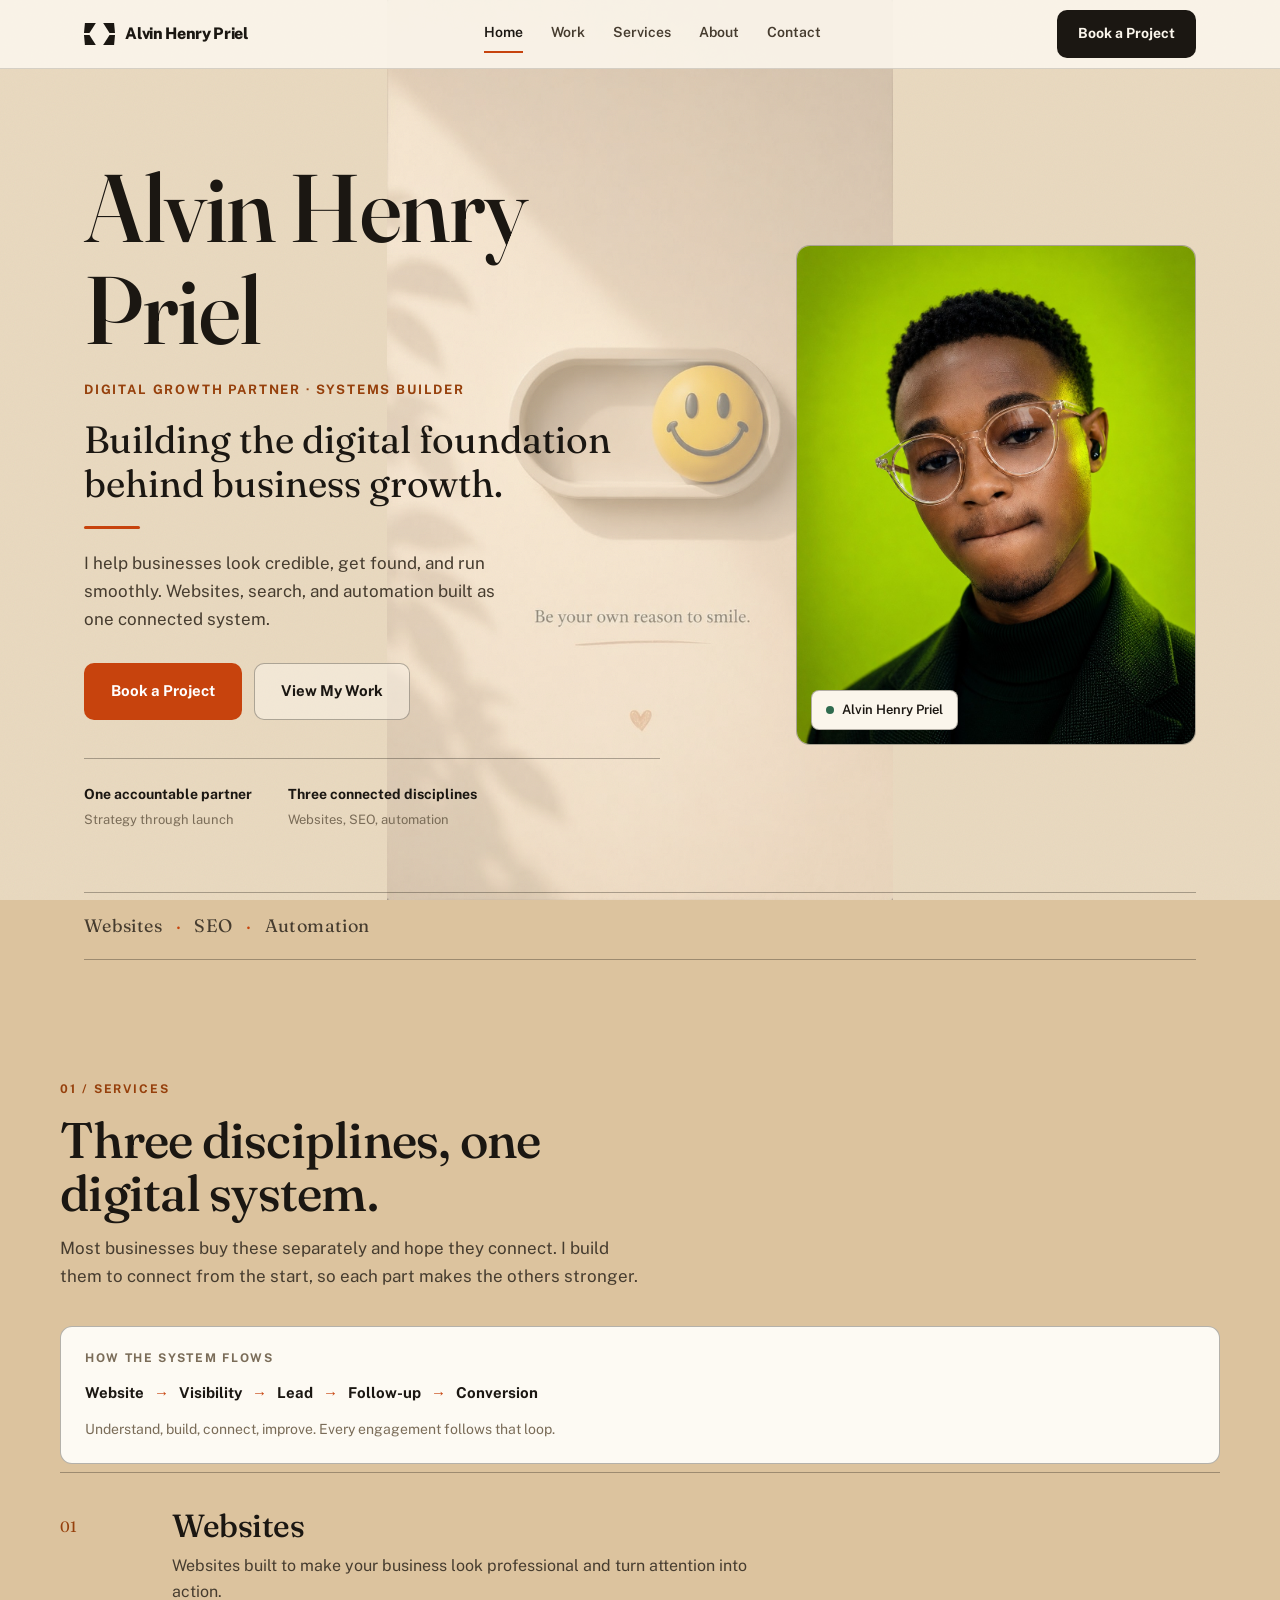
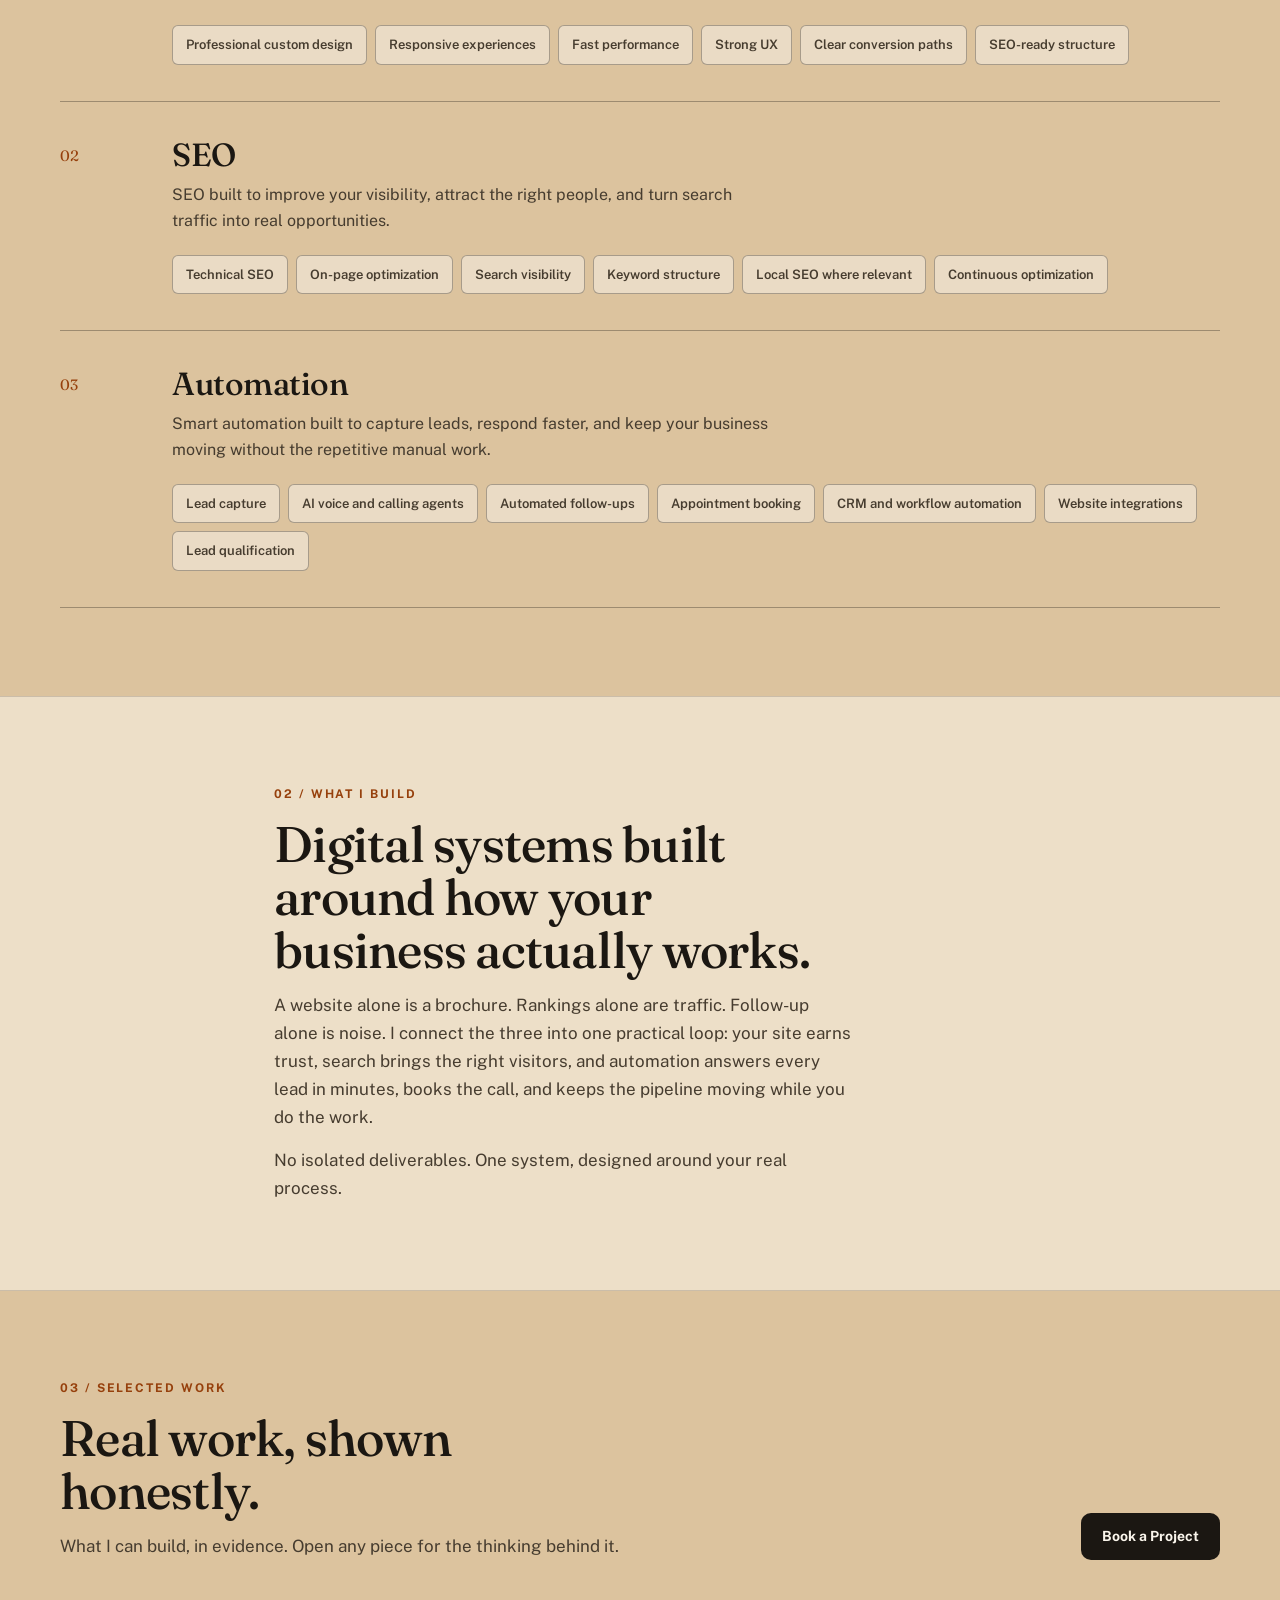
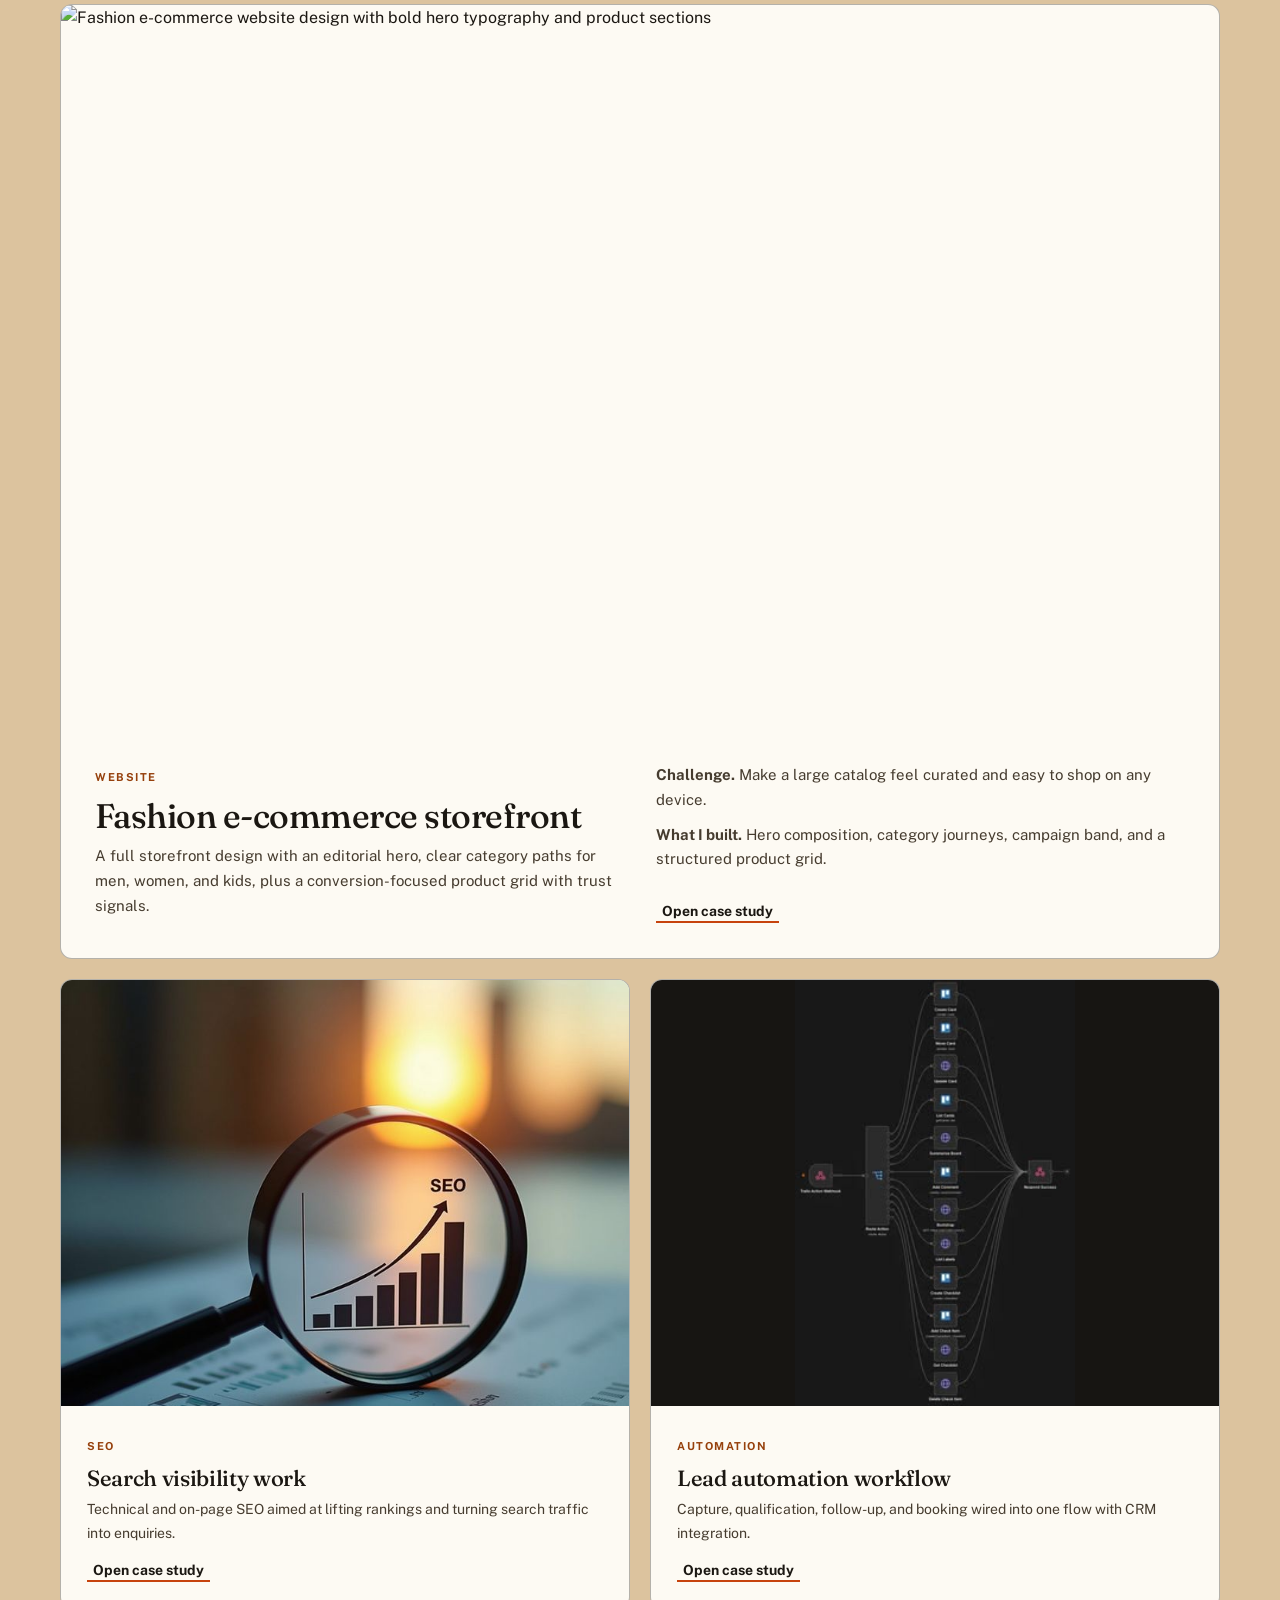
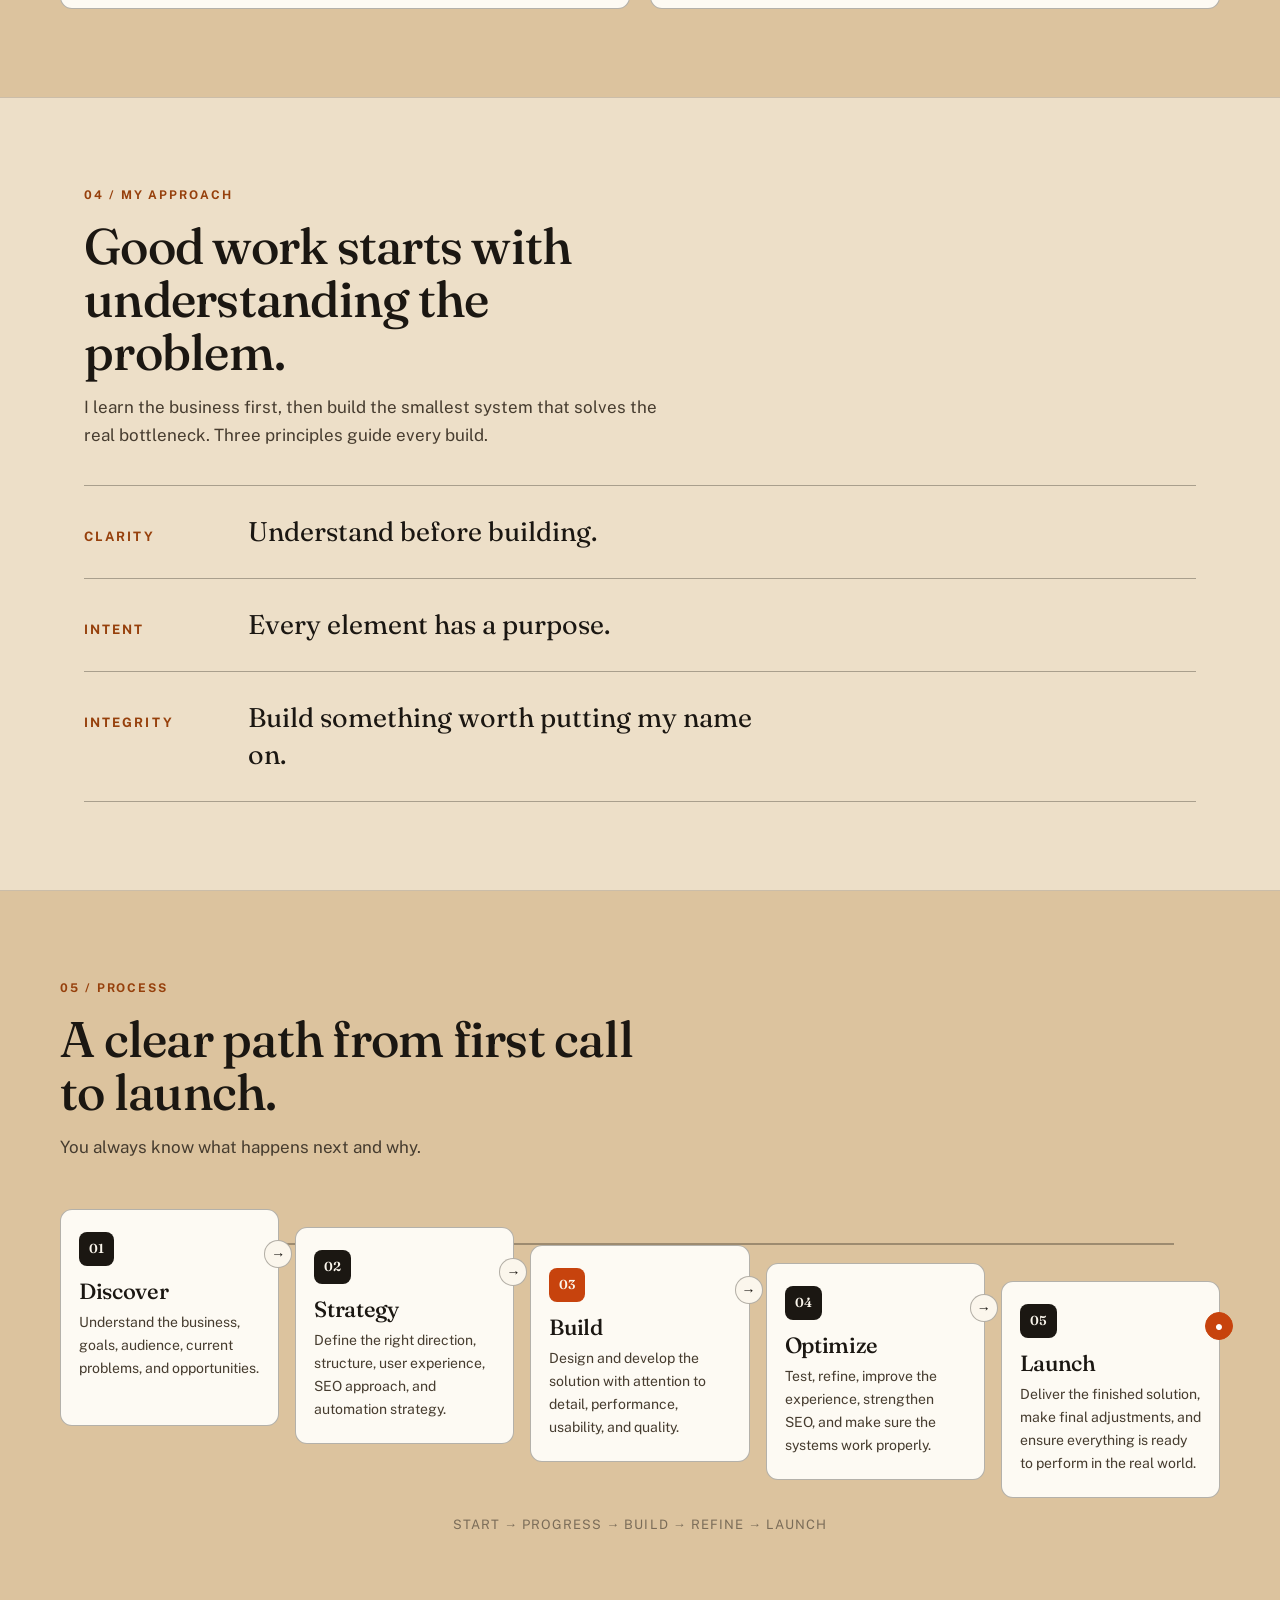
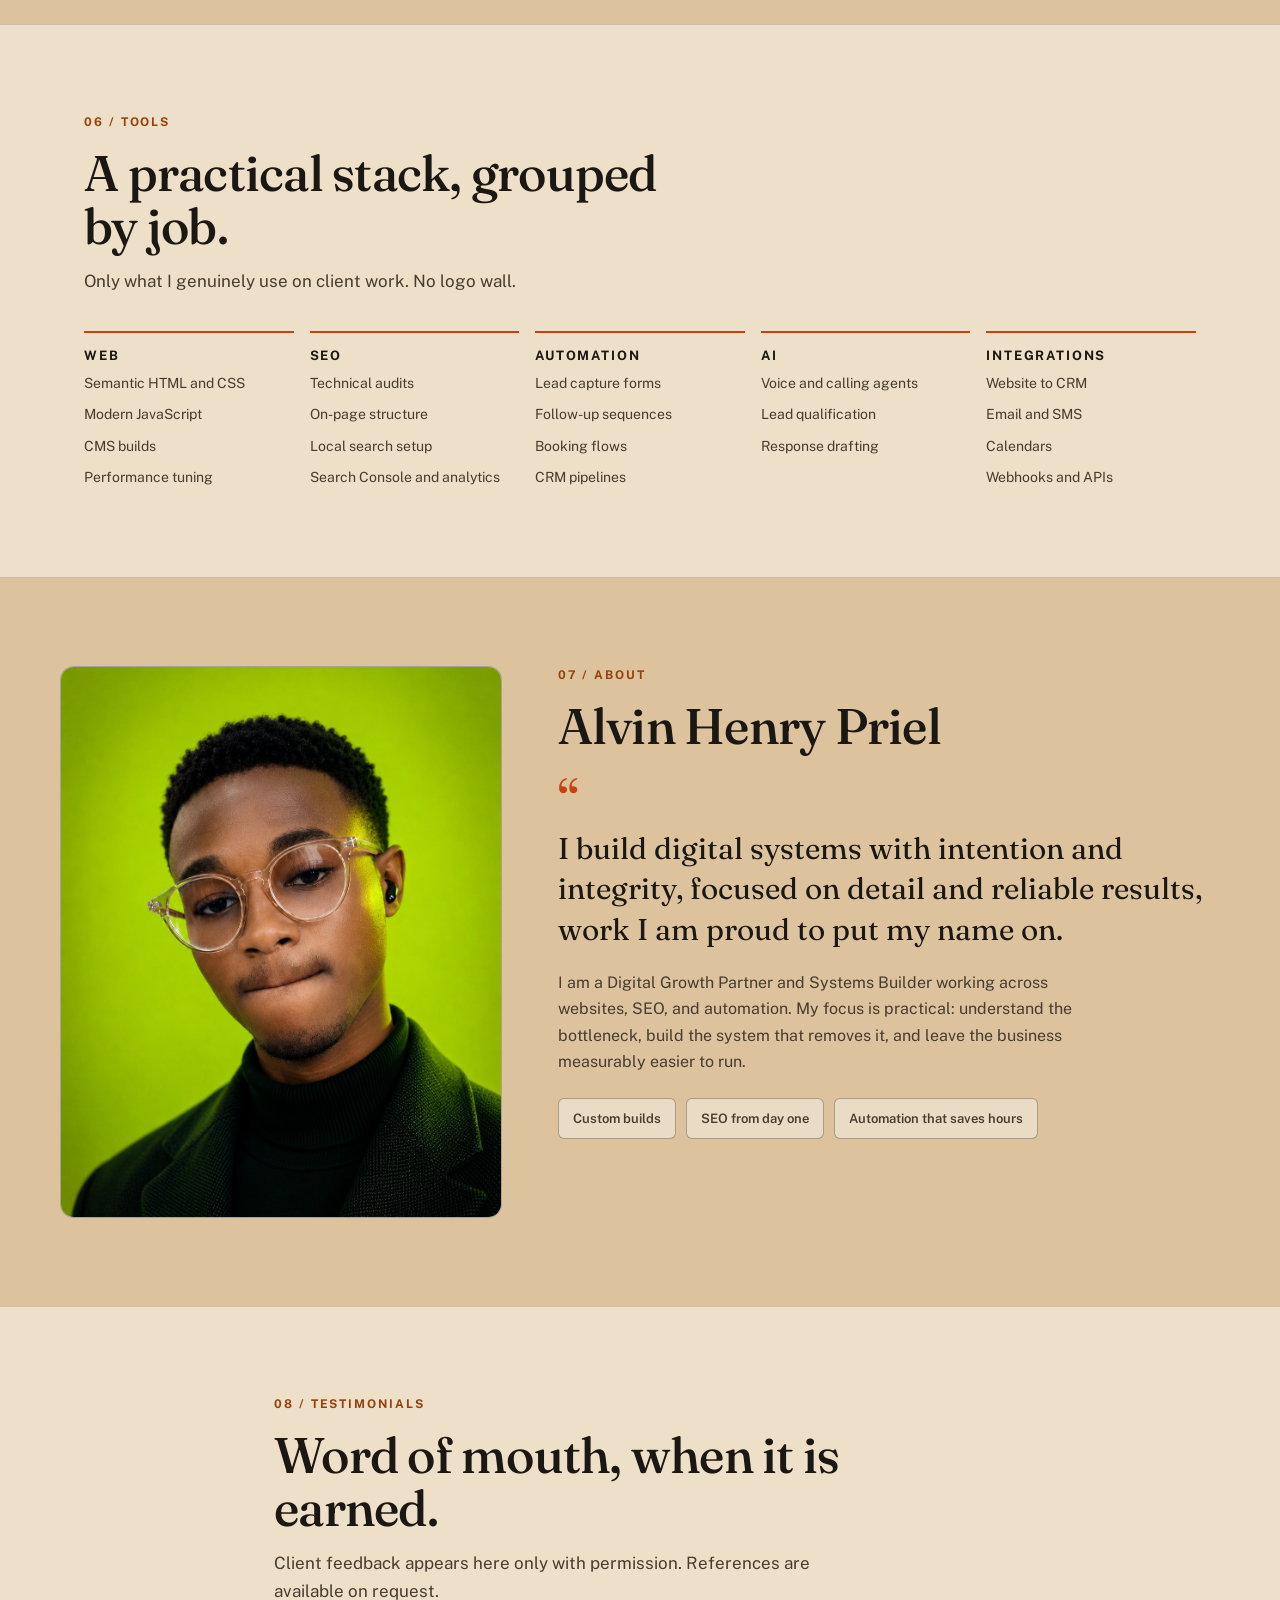
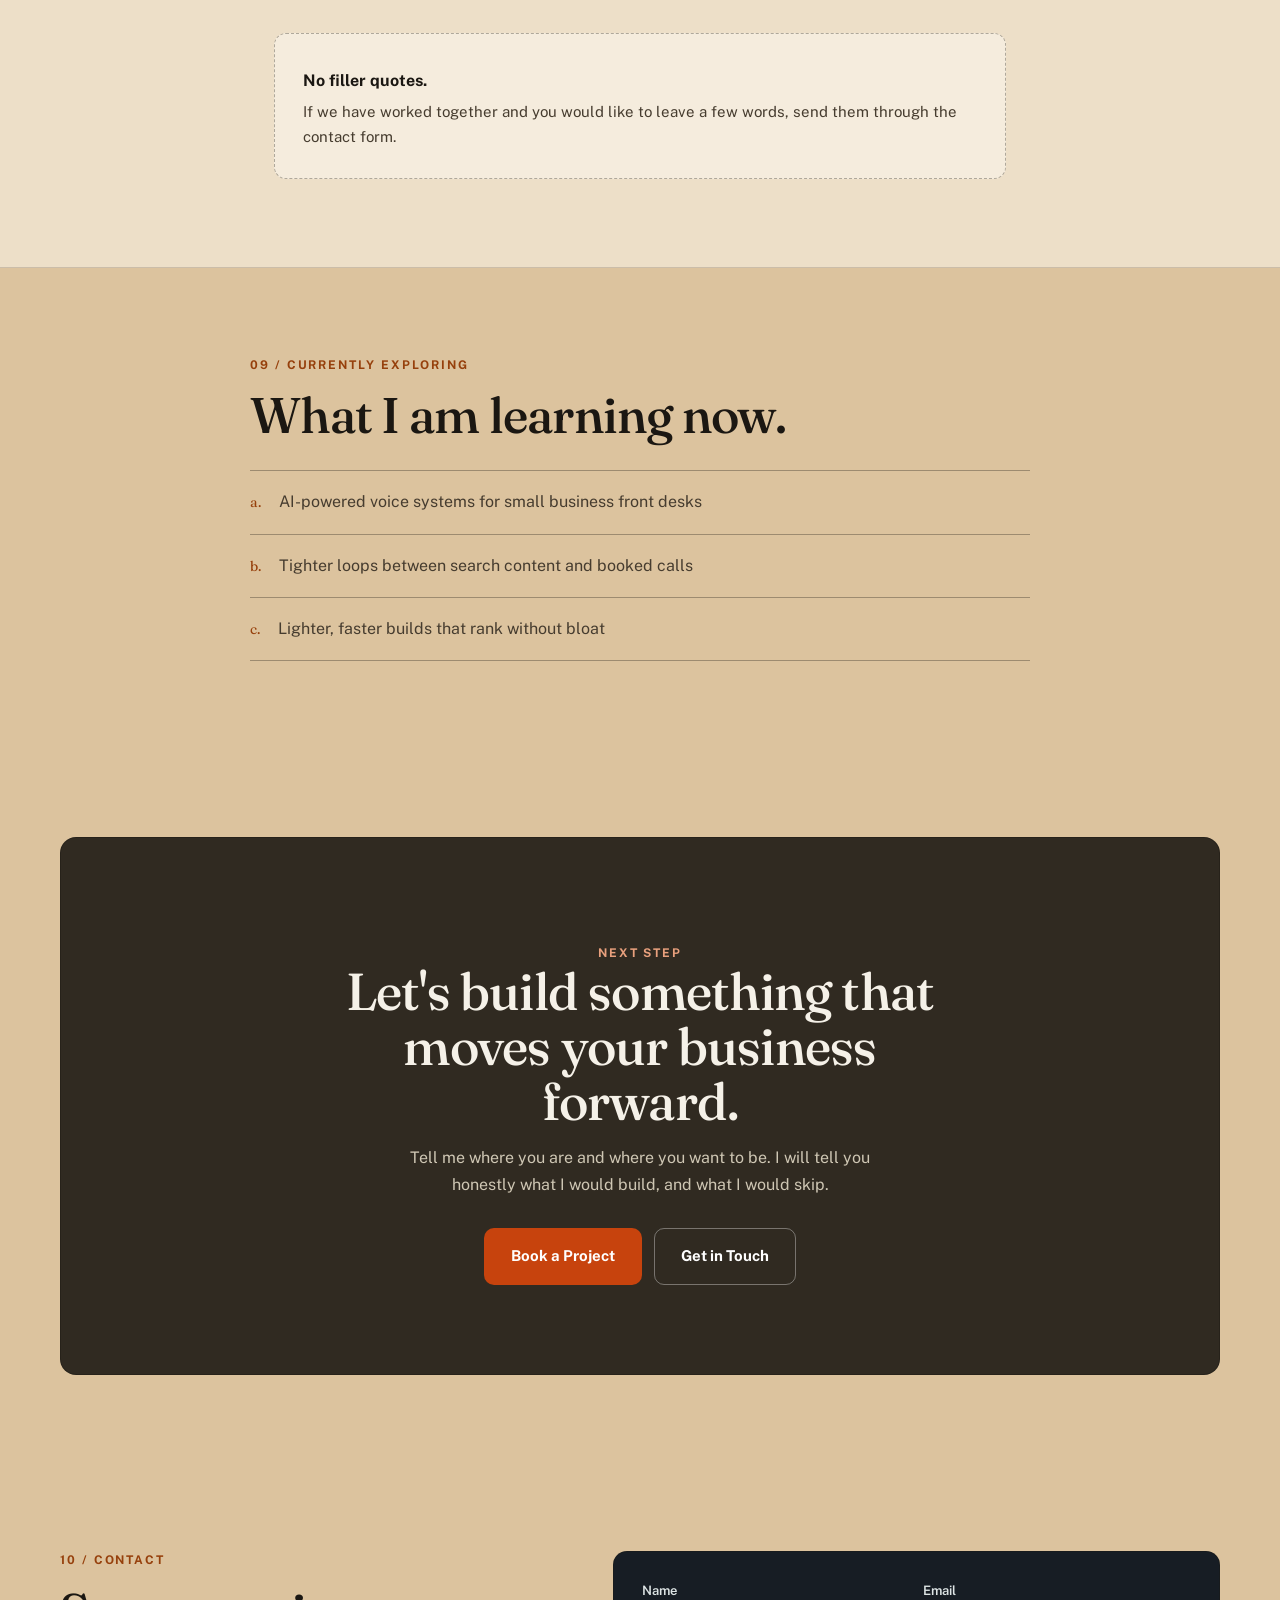
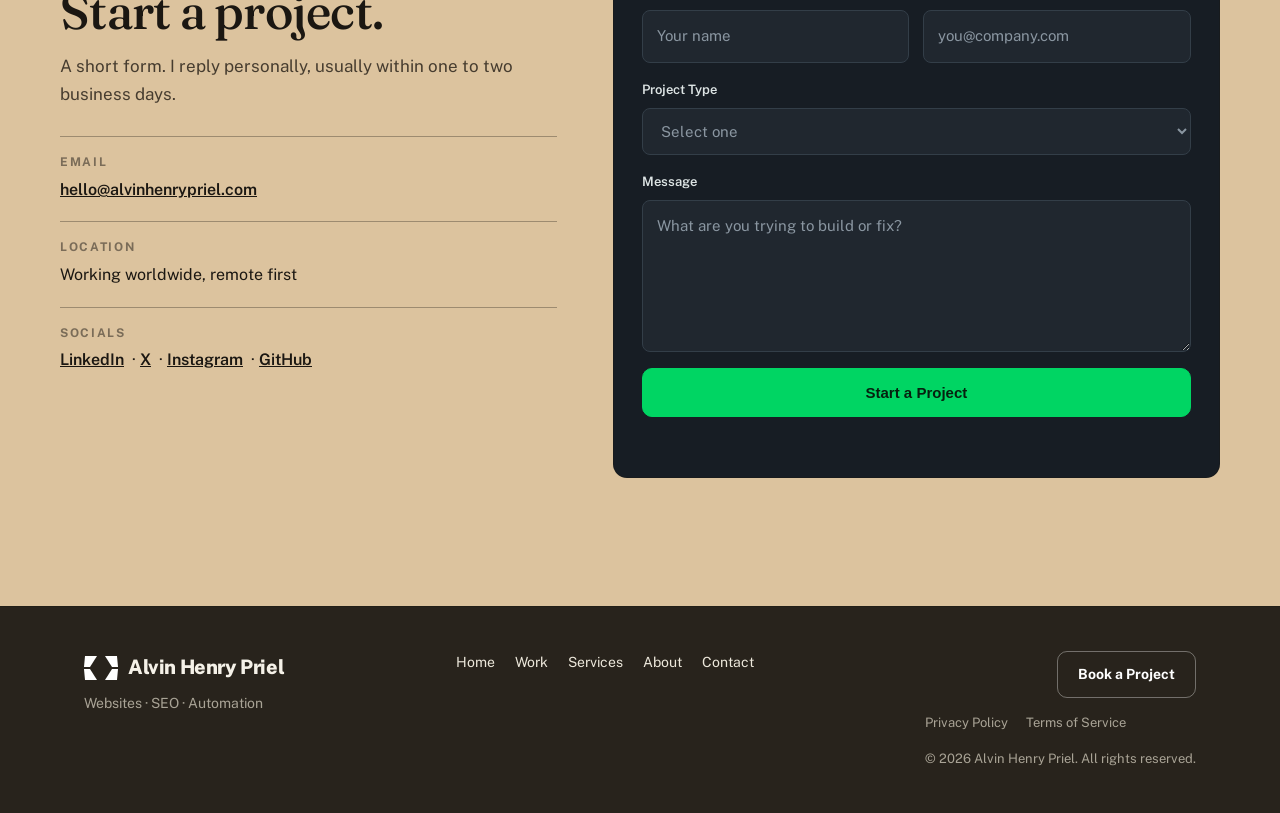
==== commit 2477a4b4: "Swap to official light background, invert to warm light theme, dark logo lockup for header" ====
--- a/index.html
+++ b/index.html
@@ -12,7 +12,7 @@
 <link rel="preconnect" href="https://fonts.gstatic.com" crossorigin>
 <link href="https://fonts.googleapis.com/css2?family=Fraunces:opsz,wght@9..144,400;9..144,500;9..144,600&family=Public+Sans:wght@400;500;600;700;800&display=swap" rel="stylesheet">
 <link rel="stylesheet" href="styles.css">
-<link rel="icon" href="assets/logo-mark.svg" type="image/svg+xml">
+<link rel="icon" href="assets/logo-mark-dark.svg" type="image/svg+xml">
 </head>
 <body>
 <a class="skip" href="#main">Skip to content</a>
@@ -20,7 +20,7 @@
 <header class="site-header" id="top">
   <div class="wrap header-inner">
     <a href="#home" class="brand" aria-label="Alvin Henry Priel home">
-      <img class="brand-mark-img" src="assets/logo-mark.svg" alt="" width="34" height="24" />
+      <img class="brand-mark-img" src="assets/logo-mark-dark.svg" alt="" width="34" height="24" />
       <span class="brand-name">Alvin Henry Priel</span>
     </a>
     <nav class="desktop-nav" aria-label="Primary">
--- a/styles.css
+++ b/styles.css
@@ -1,18 +1,18 @@
-/* Alvin Henry Priel, editorial system.
-   Texture backdrop, warm paper surfaces, one vermilion accent.
-   Borders carry separation. No shadows, no gradients. */
+/* Alvin Henry Priel, editorial system on warm light texture.
+   Official background: assets/site-background.jpg, fitted never stretched.
+   Warm paper surfaces, one vermilion accent. Borders carry separation. */
 :root{
-  --paper:#F3EEE1;
-  --paper-deep:#EAE2D2;
-  --card:#F6F1E6;
+  --paper:#FBF6EC;
+  --card:#FDFAF3;
   --ink:#1B1712;
-  --ink-soft:#3A332A;
-  --muted:#6E6455;
-  --line:#D8CDB6;
-  --line-light:rgba(255,255,255,.16);
+  --ink-soft:#463C2F;
+  --muted:#7A6C58;
+  --line:rgba(27,23,18,.16);
+  --line-strong:rgba(27,23,18,.32);
   --accent:#C7430D;
-  --accent-deep:#9E3206;
+  --accent-deep:#96400C;
   --moss:#2F6B4F;
+  --panel-dark:rgba(24,21,16,.88);
   --form-bg:#171D24;
   --form-field:#20272F;
   --form-line:#333E48;
@@ -29,23 +29,25 @@
 *{box-sizing:border-box}
 html{scroll-behavior:smooth}
 body{
-  margin:0;color:#F3EEE2;
+  margin:0;color:var(--ink);
   font-family:var(--font-body);font-size:16px;line-height:1.65;
   -webkit-font-smoothing:antialiased;overflow-x:hidden;
-  background-color:#141310;
-  background-image:url("assets/section-bg.jpg");
+  background-color:#DCC39E;
+  background-image:url("assets/site-background.jpg");
   background-size:contain;background-position:center top;background-repeat:no-repeat;
   background-attachment:fixed;
 }
+/* soft warm veil so text stays readable without changing the image character */
 body::before{
   content:"";position:fixed;inset:0;pointer-events:none;z-index:0;
-  background:rgba(15,14,11,.70);
+  background:rgba(246,238,222,.52);
 }
 body::after{
-  content:"";position:fixed;inset:0;pointer-events:none;z-index:0;opacity:.06;
+  content:"";position:fixed;inset:0;pointer-events:none;z-index:0;opacity:.05;
   background-image:url("data:image/svg+xml,%3Csvg xmlns='http://www.w3.org/2000/svg' width='140' height='140'%3E%3Cfilter id='n'%3E%3CfeTurbulence type='fractalNoise' baseFrequency='.9' numOctaves='2'/%3E%3C/filter%3E%3Crect width='140' height='140' filter='url(%23n)' opacity='.9'/%3E%3C/svg%3E");
 }
 main,.site-header,.footer{position:relative;z-index:1}
+::selection{background:var(--accent);color:#fff}
 h1,h2,h3{font-family:var(--font-display);line-height:1.06;letter-spacing:-.015em;margin:0;font-weight:500}
 p{margin:0}
 a{color:inherit}
@@ -56,20 +58,20 @@
 :focus-visible{outline:2px solid var(--accent);outline-offset:3px}
 
 /* header */
-.site-header{position:sticky;top:0;z-index:50;background:rgba(20,19,16,.88);border-bottom:1px solid var(--line-light)}
+.site-header{position:sticky;top:0;z-index:50;background:rgba(251,246,236,.9);border-bottom:1px solid var(--line)}
 .header-inner{display:flex;align-items:center;justify-content:space-between;height:68px}
 .brand{display:flex;align-items:center;gap:10px;text-decoration:none}
 .brand-mark-img{display:block;height:22px;width:auto}
-.brand-name{font-weight:800;font-size:16px;letter-spacing:-.02em;font-family:var(--font-body);color:#F5F1E8}
+.brand-name{font-weight:800;font-size:16px;letter-spacing:-.02em;font-family:var(--font-body);color:var(--ink)}
 .desktop-nav{display:flex;gap:28px}
-.nav-link{text-decoration:none;font-size:14px;font-weight:600;color:#D8D2C2;padding:6px 0;border-bottom:2px solid transparent}
-.nav-link.is-active,.nav-link:hover{color:#fff;border-color:var(--accent)}
+.nav-link{text-decoration:none;font-size:14px;font-weight:600;color:var(--ink-soft);padding:6px 0;border-bottom:2px solid transparent}
+.nav-link.is-active,.nav-link:hover{color:var(--ink);border-color:var(--accent)}
 .header-actions{display:flex;align-items:center;gap:12px}
-.menu-btn{display:none;background:none;border:1px solid rgba(255,255,255,.25);border-radius:var(--radius-sm);width:42px;height:42px;cursor:pointer;flex-direction:column;gap:6px;align-items:center;justify-content:center}
-.menu-btn span{display:block;width:18px;height:2px;background:#fff}
-.mobile-menu{border-top:1px solid rgba(255,255,255,.12);padding:12px 24px 20px;background:#171512}
+.menu-btn{display:none;background:none;border:1px solid var(--line-strong);border-radius:var(--radius-sm);width:42px;height:42px;cursor:pointer;flex-direction:column;gap:6px;align-items:center;justify-content:center}
+.menu-btn span{display:block;width:18px;height:2px;background:var(--ink)}
+.mobile-menu{border-top:1px solid var(--line);padding:12px 24px 20px;background:var(--paper)}
 .mobile-menu nav{display:flex;flex-direction:column;gap:4px}
-.mobile-menu a{padding:12px 4px;text-decoration:none;font-weight:600;font-size:18px;border-bottom:1px solid rgba(255,255,255,.12);color:#F5F1E8}
+.mobile-menu a{padding:12px 4px;text-decoration:none;font-weight:600;font-size:18px;border-bottom:1px solid var(--line);color:var(--ink)}
 .mobile-menu a.btn{border:none;margin-top:12px;text-align:center}
 
 /* buttons */
@@ -78,8 +80,8 @@
 .btn-dark:hover{background:#000}
 .btn-accent{background:var(--accent);color:#fff}
 .btn-accent:hover{background:var(--accent-deep)}
-.btn-ghost{border-color:rgba(255,255,255,.3);background:transparent;color:#fff}
-.btn-ghost:hover{border-color:#fff}
+.btn-ghost{border-color:var(--line-strong);background:rgba(251,246,236,.5);color:var(--ink)}
+.btn-ghost:hover{border-color:var(--ink)}
 .btn-sm{padding:11px 20px;font-size:14px}
 .btn-full{width:100%}
 .center{justify-content:center}
@@ -87,80 +89,80 @@
 /* hero */
 .hero{padding:88px 24px 32px;position:relative;z-index:1}
 .hero-grid{display:grid;grid-template-columns:1.1fr .9fr;gap:64px;align-items:center}
-.hero-name{font-size:clamp(52px,7.5vw,100px);color:#F7F2E7;text-shadow:0 2px 24px rgba(0,0,0,.45)}
-.hero-role{margin-top:18px;font-size:13px;font-weight:700;letter-spacing:.14em;text-transform:uppercase;color:#E8A07D}
-.hero-statement{font-family:var(--font-display);font-size:clamp(25px,3.2vw,38px);line-height:1.16;margin-top:18px;color:#F7F2E7;text-shadow:0 2px 20px rgba(0,0,0,.4)}
+.hero-name{font-size:clamp(52px,7.5vw,100px);color:var(--ink)}
+.hero-role{margin-top:18px;font-size:13px;font-weight:700;letter-spacing:.14em;text-transform:uppercase;color:var(--accent-deep)}
+.hero-statement{font-family:var(--font-display);font-size:clamp(25px,3.2vw,38px);line-height:1.16;margin-top:18px;color:var(--ink)}
 .hero-statement::after{content:"";display:block;width:56px;height:3px;background:var(--accent);margin-top:20px;border-radius:2px}
-.hero-sub{margin-top:20px;color:#D9D2C0;font-size:17px;max-width:44ch}
+.hero-sub{margin-top:20px;color:var(--ink-soft);font-size:17px;max-width:44ch}
 .hero-ctas{display:flex;gap:12px;margin-top:30px;flex-wrap:wrap}
-.hero-meta{display:flex;gap:36px;margin-top:38px;padding-top:24px;border-top:1px solid var(--line-light)}
-.meta-item strong{display:block;font-size:14px;color:#F3EEE2}
-.meta-item span{font-size:13px;color:#B9B1A0}
+.hero-meta{display:flex;gap:36px;margin-top:38px;padding-top:24px;border-top:1px solid var(--line-strong)}
+.meta-item strong{display:block;font-size:14px;color:var(--ink)}
+.meta-item span{font-size:13px;color:var(--muted)}
 
 /* portrait, editorial frame */
 .hero-visual{position:relative}
-.portrait-frame{position:relative;margin:0;background:#23211B;border-radius:14px;overflow:hidden;border:1px solid rgba(255,255,255,.16);aspect-ratio:4/5;max-width:400px;margin-left:auto}
+.portrait-frame{position:relative;margin:0;background:#EFE4D0;border-radius:14px;overflow:hidden;border:1px solid var(--line-strong);aspect-ratio:4/5;max-width:400px;margin-left:auto}
 .portrait-frame img{width:100%;height:100%;object-fit:cover;object-position:center 18%;position:relative;z-index:2}
 .portrait-frame img.img-missing{display:none}
-.portrait-fallback{position:absolute;inset:0;display:flex;flex-direction:column;align-items:center;justify-content:center;gap:14px;background:#23211B;color:#CDC7B8;text-align:center;padding:24px}
+.portrait-fallback{position:absolute;inset:0;display:flex;flex-direction:column;align-items:center;justify-content:center;gap:14px;background:#EFE4D0;color:var(--muted);text-align:center;padding:24px}
 .pf-initials{font-family:var(--font-display);font-size:64px}
 .pf-note{font-size:13px;line-height:1.5}
-.pf-note code{background:rgba(255,255,255,.12);padding:2px 6px;border-radius:6px}
-.portrait-caption{position:absolute;left:14px;bottom:14px;z-index:3;background:var(--paper);border:1px solid var(--line);border-radius:var(--radius-sm);padding:8px 14px;font-size:13px;font-weight:600;color:var(--ink);display:flex;align-items:center;gap:8px}
+.pf-note code{background:rgba(27,23,18,.08);padding:2px 6px;border-radius:6px}
+.portrait-caption{position:absolute;left:14px;bottom:14px;z-index:3;background:var(--paper);border:1px solid var(--line-strong);border-radius:var(--radius-sm);padding:8px 14px;font-size:13px;font-weight:600;color:var(--ink);display:flex;align-items:center;gap:8px}
 .portrait-caption .dot{width:8px;height:8px;border-radius:50%;background:var(--moss);display:inline-block}
-.hero-rule{display:flex;align-items:center;gap:14px;margin-top:60px;padding:18px 0;border-top:1px solid var(--line-light);border-bottom:1px solid var(--line-light);font-family:var(--font-display);font-size:18px;letter-spacing:.02em;color:#EDE6D4}
+.hero-rule{display:flex;align-items:center;gap:14px;margin-top:60px;padding:18px 0;border-top:1px solid var(--line-strong);border-bottom:1px solid var(--line-strong);font-family:var(--font-display);font-size:18px;letter-spacing:.02em;color:var(--ink-soft)}
 .hero-rule i{color:var(--accent);font-style:normal}
 
 /* sections */
 .section{padding:88px 0;position:relative;z-index:1}
-.section-band{background:rgba(20,19,15,.42);border-top:1px solid rgba(255,255,255,.10);border-bottom:1px solid rgba(255,255,255,.10)}
-.kicker{font-size:12px;font-weight:700;letter-spacing:.16em;text-transform:uppercase;color:#E8875A;margin:0 0 14px}
-.section-title{font-size:clamp(30px,4vw,50px);max-width:18ch;color:#F7F2E7;text-shadow:0 2px 22px rgba(0,0,0,.5)}
-.section-lead{color:#CFC7B4;margin-top:14px;max-width:58ch;font-size:17px}
+.section-band{background:rgba(251,246,236,.55);border-top:1px solid var(--line);border-bottom:1px solid var(--line)}
+.kicker{font-size:12px;font-weight:700;letter-spacing:.16em;text-transform:uppercase;color:var(--accent-deep);margin:0 0 14px}
+.section-title{font-size:clamp(30px,4vw,50px);max-width:18ch;color:var(--ink)}
+.section-lead{color:var(--ink-soft);margin-top:14px;max-width:58ch;font-size:17px}
 .narrow{max-width:780px}
 
 /* services as one system */
-.system-flow{margin-top:36px;border:1px solid var(--line-light);border-radius:var(--radius);padding:22px 24px;background:rgba(18,17,13,.55)}
-.flow-label{font-size:12px;font-weight:700;letter-spacing:.14em;text-transform:uppercase;color:#B9B1A0;margin-bottom:12px}
-.flow-track{display:flex;flex-wrap:wrap;align-items:center;gap:10px;font-weight:700;font-size:15px;color:#F5F1E8}
+.system-flow{margin-top:36px;border:1px solid var(--line-strong);border-radius:var(--radius);padding:22px 24px;background:var(--card)}
+.flow-label{font-size:12px;font-weight:700;letter-spacing:.14em;text-transform:uppercase;color:var(--muted);margin-bottom:12px}
+.flow-track{display:flex;flex-wrap:wrap;align-items:center;gap:10px;font-weight:700;font-size:15px;color:var(--ink)}
 .flow-track .sep{color:var(--accent);font-weight:400}
-.flow-note{margin-top:12px;font-size:14px;color:#B9B1A0}
-.service-rows{margin-top:8px;border-top:1px solid var(--line-light)}
-.service-row{display:grid;grid-template-columns:88px 1fr;gap:24px;padding:36px 0;border-bottom:1px solid var(--line-light)}
-.service-no{font-family:var(--font-display);font-size:15px;color:#E8A07D;padding-top:6px}
-.service-row h3{font-size:clamp(24px,2.8vw,32px);margin-bottom:10px;color:#F7F2E7}
-.service-row .lede{font-size:16px;color:#D9D2C0;max-width:60ch}
+.flow-note{margin-top:12px;font-size:14px;color:var(--muted)}
+.service-rows{margin-top:8px;border-top:1px solid var(--line-strong)}
+.service-row{display:grid;grid-template-columns:88px 1fr;gap:24px;padding:36px 0;border-bottom:1px solid var(--line-strong)}
+.service-no{font-family:var(--font-display);font-size:15px;color:var(--accent-deep);padding-top:6px}
+.service-row h3{font-size:clamp(24px,2.8vw,32px);margin-bottom:10px;color:var(--ink)}
+.service-row .lede{font-size:16px;color:var(--ink-soft);max-width:60ch}
 .cap-list{list-style:none;margin:20px 0 0;padding:0;display:flex;flex-wrap:wrap;gap:8px}
-.cap-list li{font-size:13px;font-weight:600;color:#EDE6D4;border:1px solid var(--line-light);border-radius:6px;padding:8px 13px;background:rgba(255,255,255,.04)}
+.cap-list li{font-size:13px;font-weight:600;color:var(--ink-soft);border:1px solid var(--line-strong);border-radius:6px;padding:8px 13px;background:rgba(255,255,255,.4)}
 
 /* work, editorial feature layout */
 .work-head{display:flex;justify-content:space-between;gap:32px;align-items:end;flex-wrap:wrap}
-.work-feature{margin-top:44px;border:1px solid var(--line-light);border-radius:var(--radius);overflow:hidden;background:rgba(18,17,13,.55)}
+.work-feature{margin-top:44px;border:1px solid var(--line-strong);border-radius:var(--radius);overflow:hidden;background:var(--card)}
 .work-feature img{width:100%;aspect-ratio:16/10;object-fit:cover;object-position:top center}
 .work-feature-body{display:grid;grid-template-columns:1fr 1fr;gap:32px;padding:34px}
-.work-feature-body h3{font-size:clamp(24px,3vw,34px);color:#F7F2E7;margin-bottom:10px}
-.work-feature-body p{color:#CFC7B4;font-size:15px}
-.work-cat{display:inline-block;font-size:11px;font-weight:700;letter-spacing:.14em;text-transform:uppercase;color:#E8A07D;margin-bottom:12px}
+.work-feature-body h3{font-size:clamp(24px,3vw,34px);color:var(--ink);margin-bottom:10px}
+.work-feature-body p{color:var(--ink-soft);font-size:15px}
+.work-cat{display:inline-block;font-size:11px;font-weight:700;letter-spacing:.14em;text-transform:uppercase;color:var(--accent-deep);margin-bottom:12px}
 .work-duo{display:grid;grid-template-columns:1fr 1fr;gap:20px;margin-top:20px}
-.work-card{border:1px solid var(--line-light);border-radius:var(--radius);overflow:hidden;background:rgba(18,17,13,.55)}
+.work-card{border:1px solid var(--line-strong);border-radius:var(--radius);overflow:hidden;background:var(--card)}
 .work-card img{width:100%;aspect-ratio:4/3;object-fit:cover;object-position:top center;display:block}
 .work-card img.fit-tall{object-fit:contain;object-position:center;background:#171512}
 .work-card-body{padding:26px}
-.work-card-body h3{font-size:22px;color:#F7F2E7;margin-bottom:8px}
-.work-card-body p{font-size:14px;color:#CFC7B4}
-.text-btn{display:inline-block;margin-top:16px;font-weight:700;font-size:14px;color:#F5F1E8;text-decoration:none;border-bottom:2px solid var(--accent);padding-bottom:2px;background:none;border-top:none;border-left:none;border-right:none;cursor:pointer;font-family:var(--font-body)}
-.text-btn:hover{color:#E8A07D}
+.work-card-body h3{font-size:22px;color:var(--ink);margin-bottom:8px}
+.work-card-body p{font-size:14px;color:var(--ink-soft)}
+.text-btn{display:inline-block;margin-top:16px;font-weight:700;font-size:14px;color:var(--ink);text-decoration:none;border-bottom:2px solid var(--accent);padding-bottom:2px;background:none;border-top:none;border-left:none;border-right:none;cursor:pointer;font-family:var(--font-body)}
+.text-btn:hover{color:var(--accent-deep)}
 
 /* approach */
-.principles{margin-top:36px;border-top:1px solid var(--line-light)}
-.principle{display:grid;grid-template-columns:140px 1fr;gap:24px;padding:28px 0;border-bottom:1px solid var(--line-light);align-items:baseline}
-.principle h3{font-size:13px;font-weight:700;letter-spacing:.16em;text-transform:uppercase;font-family:var(--font-body);color:#E8A07D}
-.principle p{font-family:var(--font-display);font-size:clamp(20px,2.4vw,27px);line-height:1.35;color:#F7F2E7;max-width:30ch}
+.principles{margin-top:36px;border-top:1px solid var(--line-strong)}
+.principle{display:grid;grid-template-columns:140px 1fr;gap:24px;padding:28px 0;border-bottom:1px solid var(--line-strong);align-items:baseline}
+.principle h3{font-size:13px;font-weight:700;letter-spacing:.16em;text-transform:uppercase;font-family:var(--font-body);color:var(--accent-deep)}
+.principle p{font-family:var(--font-display);font-size:clamp(20px,2.4vw,27px);line-height:1.35;color:var(--ink);max-width:30ch}
 
 /* process stair-step */
 .steps{list-style:none;margin:48px 0 0;padding:0 0 80px;display:grid;grid-template-columns:repeat(5,1fr);gap:16px;position:relative}
-.steps::before{content:"";position:absolute;top:34px;left:4%;right:4%;height:2px;background:rgba(255,255,255,.22);z-index:0}
-.step{position:relative;z-index:1;background:var(--card);color:var(--ink);border:1px solid var(--line);border-radius:var(--radius);padding:22px 18px}
+.steps::before{content:"";position:absolute;top:34px;left:4%;right:4%;height:2px;background:var(--line-strong);z-index:0}
+.step{position:relative;z-index:1;background:var(--card);color:var(--ink);border:1px solid var(--line-strong);border-radius:var(--radius);padding:22px 18px}
 .steps .step:nth-child(2){transform:translateY(18px)}
 .steps .step:nth-child(3){transform:translateY(36px)}
 .steps .step:nth-child(4){transform:translateY(54px)}
@@ -169,50 +171,52 @@
 .step:nth-child(3) .step-no{background:var(--accent)}
 .step h3{font-size:22px;margin-bottom:8px}
 .step p{font-size:14px;color:var(--ink-soft)}
-.step-arrow{position:absolute;right:-14px;top:30px;background:var(--paper);border:1px solid var(--line);width:28px;height:28px;border-radius:50%;display:flex;align-items:center;justify-content:center;font-size:14px;z-index:2;color:var(--ink)}
+.step-arrow{position:absolute;right:-14px;top:30px;background:var(--paper);border:1px solid var(--line-strong);width:28px;height:28px;border-radius:50%;display:flex;align-items:center;justify-content:center;font-size:14px;z-index:2;color:var(--ink)}
 .step:last-child .step-arrow{background:var(--accent);color:#fff;border-color:var(--accent)}
-.steps-caption{margin-top:8px;font-size:13px;letter-spacing:.08em;text-transform:uppercase;color:#CFC7B4;text-align:center}
+.steps-caption{margin-top:8px;font-size:13px;letter-spacing:.08em;text-transform:uppercase;color:var(--muted);text-align:center}
 
 /* tools */
 .tool-groups{display:grid;grid-template-columns:repeat(5,1fr);gap:16px;margin-top:36px}
 .tool-group{border-top:2px solid var(--accent);padding-top:16px}
-.tool-group h3{font-size:13px;font-weight:700;letter-spacing:.14em;text-transform:uppercase;font-family:var(--font-body);color:#EDE6D4;margin-bottom:10px}
-.tool-group ul{list-style:none;margin:0;padding:0;display:grid;gap:8px;font-size:14px;color:#B9B1A0}
+.tool-group h3{font-size:13px;font-weight:700;letter-spacing:.14em;text-transform:uppercase;font-family:var(--font-body);color:var(--ink);margin-bottom:10px}
+.tool-group ul{list-style:none;margin:0;padding:0;display:grid;gap:8px;font-size:14px;color:var(--ink-soft)}
 
 /* about */
 .about-grid{display:grid;grid-template-columns:.8fr 1.2fr;gap:56px;align-items:start}
 .portrait-frame.small{max-width:100%}
-.about-quote{font-family:var(--font-display);font-size:clamp(22px,2.8vw,30px);line-height:1.35;color:#F7F2E7;margin:20px 0}
+.about-quote{font-family:var(--font-display);font-size:clamp(22px,2.8vw,30px);line-height:1.35;color:var(--ink);margin:20px 0}
 .about-quote::before{content:"\201C";display:block;font-size:56px;line-height:1;color:var(--accent)}
-.about-text{color:#D9D2C0;margin-top:14px;max-width:56ch}
+.about-text{color:var(--ink-soft);margin-top:14px;max-width:56ch}
 .about-points{display:flex;flex-wrap:wrap;gap:10px;margin-top:22px}
-.about-points span{font-size:13px;font-weight:600;color:#EDE6D4;border:1px solid var(--line-light);padding:9px 14px;border-radius:6px;background:rgba(255,255,255,.04)}
+.about-points span{font-size:13px;font-weight:600;color:var(--ink-soft);border:1px solid var(--line-strong);padding:9px 14px;border-radius:6px;background:rgba(255,255,255,.4)}
 
 /* testimonials, honest */
-.quotes-empty{border:1px dashed rgba(255,255,255,.3);border-radius:var(--radius);padding:28px;margin-top:28px;background:rgba(18,17,13,.4)}
-.quotes-empty strong{font-size:16px;color:#F7F2E7}
-.quotes-empty p{color:#B9B1A0;font-size:15px;margin-top:6px}
+.quotes-empty{border:1px dashed var(--line-strong);border-radius:var(--radius);padding:28px;margin-top:28px;background:rgba(251,246,236,.6)}
+.quotes-empty strong{font-size:16px;color:var(--ink)}
+.quotes-empty p{color:var(--ink-soft);font-size:15px;margin-top:6px}
 
 /* exploring */
-.explore-list{list-style:none;margin:28px 0 0;padding:0;border-top:1px solid var(--line-light)}
-.explore-list li{display:flex;gap:18px;align-items:baseline;padding:18px 0;border-bottom:1px solid var(--line-light);font-size:16px;color:#EDE6D4}
-.explore-list .n{font-family:var(--font-display);font-size:14px;color:#E8A07D}
-
-/* final cta */
-.final-cta{position:relative;color:#F5F1E8;border-radius:16px;padding:clamp(48px,7vw,96px) clamp(28px,5vw,64px);text-align:center;overflow:hidden;background:rgba(18,17,13,.66);border:1px solid rgba(255,255,255,.16)}
+.explore-list{list-style:none;margin:28px 0 0;padding:0;border-top:1px solid var(--line-strong)}
+.explore-list li{display:flex;gap:18px;align-items:baseline;padding:18px 0;border-bottom:1px solid var(--line-strong);font-size:16px;color:var(--ink-soft)}
+.explore-list .n{font-family:var(--font-display);font-size:14px;color:var(--accent-deep)}
+
+/* final cta, dark anchor on light ground */
+.final-cta{position:relative;color:#F5F1E8;border-radius:16px;padding:clamp(48px,7vw,96px) clamp(28px,5vw,64px);text-align:center;overflow:hidden;background:var(--panel-dark);border:1px solid rgba(27,23,18,.4)}
 .final-cta h2{font-size:clamp(30px,4.6vw,52px);max-width:20ch;margin:0 auto}
-.final-cta p{color:#B9B2A2;margin:16px auto 0;max-width:52ch}
+.final-cta p{color:#CFC7B4;margin:16px auto 0;max-width:52ch}
 .final-cta .hero-ctas{margin-top:30px}
+.final-cta .kicker{color:#E8A07D}
+.final-cta .btn-ghost{border-color:rgba(255,255,255,.35);background:transparent;color:#fff}
 
 /* contact */
 .contact-grid{display:grid;grid-template-columns:.9fr 1.1fr;gap:56px;align-items:start}
 .contact-lines{list-style:none;margin:28px 0 0;padding:0;display:grid;gap:18px}
-.contact-lines li{display:grid;gap:4px;padding-top:16px;border-top:1px solid var(--line-light)}
-.contact-lines strong{font-size:12px;letter-spacing:.14em;text-transform:uppercase;color:#B9B1A0}
-.contact-lines a,.contact-lines span{color:#F3EEE2}
+.contact-lines li{display:grid;gap:4px;padding-top:16px;border-top:1px solid var(--line-strong)}
+.contact-lines strong{font-size:12px;letter-spacing:.14em;text-transform:uppercase;color:var(--muted)}
+.contact-lines a,.contact-lines span{color:var(--ink)}
 .contact-lines a{font-weight:600}
 .socials a{margin-right:4px}
-.contact-form{background:var(--form-bg);border:1px solid rgba(255,255,255,.12);border-radius:14px;padding:28px;color:#EDF1F1;color-scheme:dark}
+.contact-form{background:var(--form-bg);border:1px solid rgba(27,23,18,.35);border-radius:14px;padding:28px;color:#EDF1F1;color-scheme:dark}
 .field-row{display:grid;grid-template-columns:1fr 1fr;gap:14px}
 .field{display:grid;gap:8px;margin-bottom:16px}
 .field label{font-size:13px;font-weight:600;color:#DDE4E4}
@@ -228,7 +232,7 @@
 .form-note{font-size:14px;color:#9AA6B1;margin-top:12px;min-height:20px}
 
 /* footer */
-.footer{background:rgba(16,15,12,.82);border-top:1px solid rgba(255,255,255,.10);margin-top:40px;color:#EDE8DC}
+.footer{background:rgba(20,18,14,.9);border-top:1px solid rgba(27,23,18,.4);margin-top:40px;color:#EDE8DC}
 .footer-inner{display:flex;justify-content:space-between;gap:32px;padding:44px 24px;align-items:start;flex-wrap:wrap}
 .foot-logo{display:flex;align-items:center;gap:10px;margin:0;font-weight:800;font-size:20px;letter-spacing:-.02em;color:#F5F1E8;font-family:var(--font-body)}
 .foot-logo img{display:block;height:24px;width:auto}
@@ -237,6 +241,7 @@
 .foot-nav a{color:#EDE8DC;text-decoration:none;font-size:14px}
 .foot-nav a:hover{text-decoration:underline}
 .foot-right{text-align:right}
+.footer .btn-ghost{border-color:rgba(255,255,255,.35);background:transparent;color:#fff}
 .foot-legal{display:flex;gap:18px;margin-top:14px;font-size:13px}
 .foot-legal a{color:#A9A396;text-decoration:none}
 .foot-legal a:hover{color:#EDE8DC}
@@ -245,22 +250,22 @@
 /* modal */
 .modal{position:fixed;inset:0;z-index:100;display:flex;align-items:center;justify-content:center;padding:20px}
 .modal[hidden]{display:none}
-.modal-backdrop{position:absolute;inset:0;background:rgba(15,14,11,.7)}
-.modal-card{position:relative;background:var(--card);color:var(--ink);border:1px solid var(--line);border-radius:14px;max-width:600px;width:100%;max-height:88vh;overflow:auto;padding:34px}
-.modal-close{position:absolute;top:14px;right:14px;border:1px solid var(--line);background:var(--card);color:var(--ink);border-radius:50%;width:38px;height:38px;cursor:pointer;font-size:15px}
+.modal-backdrop{position:absolute;inset:0;background:rgba(27,23,18,.6)}
+.modal-card{position:relative;background:var(--card);color:var(--ink);border:1px solid var(--line-strong);border-radius:14px;max-width:600px;width:100%;max-height:88vh;overflow:auto;padding:34px}
+.modal-close{position:absolute;top:14px;right:14px;border:1px solid var(--line-strong);background:var(--card);color:var(--ink);border-radius:50%;width:38px;height:38px;cursor:pointer;font-size:15px}
 .case-list{margin:18px 0;padding:0;list-style:none;display:grid;gap:16px;font-size:15px}
-.case-list li{border-top:1px solid var(--line);padding-top:12px}
-.case-list strong{display:block;font-size:12px;letter-spacing:.12em;text-transform:uppercase;color:var(--accent);margin-bottom:4px}
+.case-list li{border-top:1px solid var(--line);padding-top:12px;color:var(--ink-soft)}
+.case-list strong{display:block;font-size:12px;letter-spacing:.12em;text-transform:uppercase;color:var(--accent-deep);margin-bottom:4px}
 .modal-note{font-size:14px;color:var(--muted);margin:16px 0 20px}
 
 /* legal pages */
 .legal{max-width:760px;padding:64px 24px 88px}
-.legal h1{font-size:clamp(34px,5vw,54px);color:#F7F2E7}
-.legal .updated{color:#B9B1A0;font-size:14px;margin-top:10px}
-.legal h2{font-size:22px;color:#F7F2E7;margin:36px 0 10px}
-.legal p,.legal li{color:#D9D2C0;font-size:15px}
+.legal h1{font-size:clamp(34px,5vw,54px);color:var(--ink)}
+.legal .updated{color:var(--muted);font-size:14px;margin-top:10px}
+.legal h2{font-size:22px;color:var(--ink);margin:36px 0 10px}
+.legal p,.legal li{color:var(--ink-soft);font-size:15px}
 .legal ul{padding-left:20px;display:grid;gap:8px}
-.legal a{color:#E8A07D}
+.legal a{color:var(--accent-deep)}
 
 /* reveal, restrained */
 .reveal{opacity:0;transform:translateY(18px);transition:opacity .6s ease,transform .6s ease}
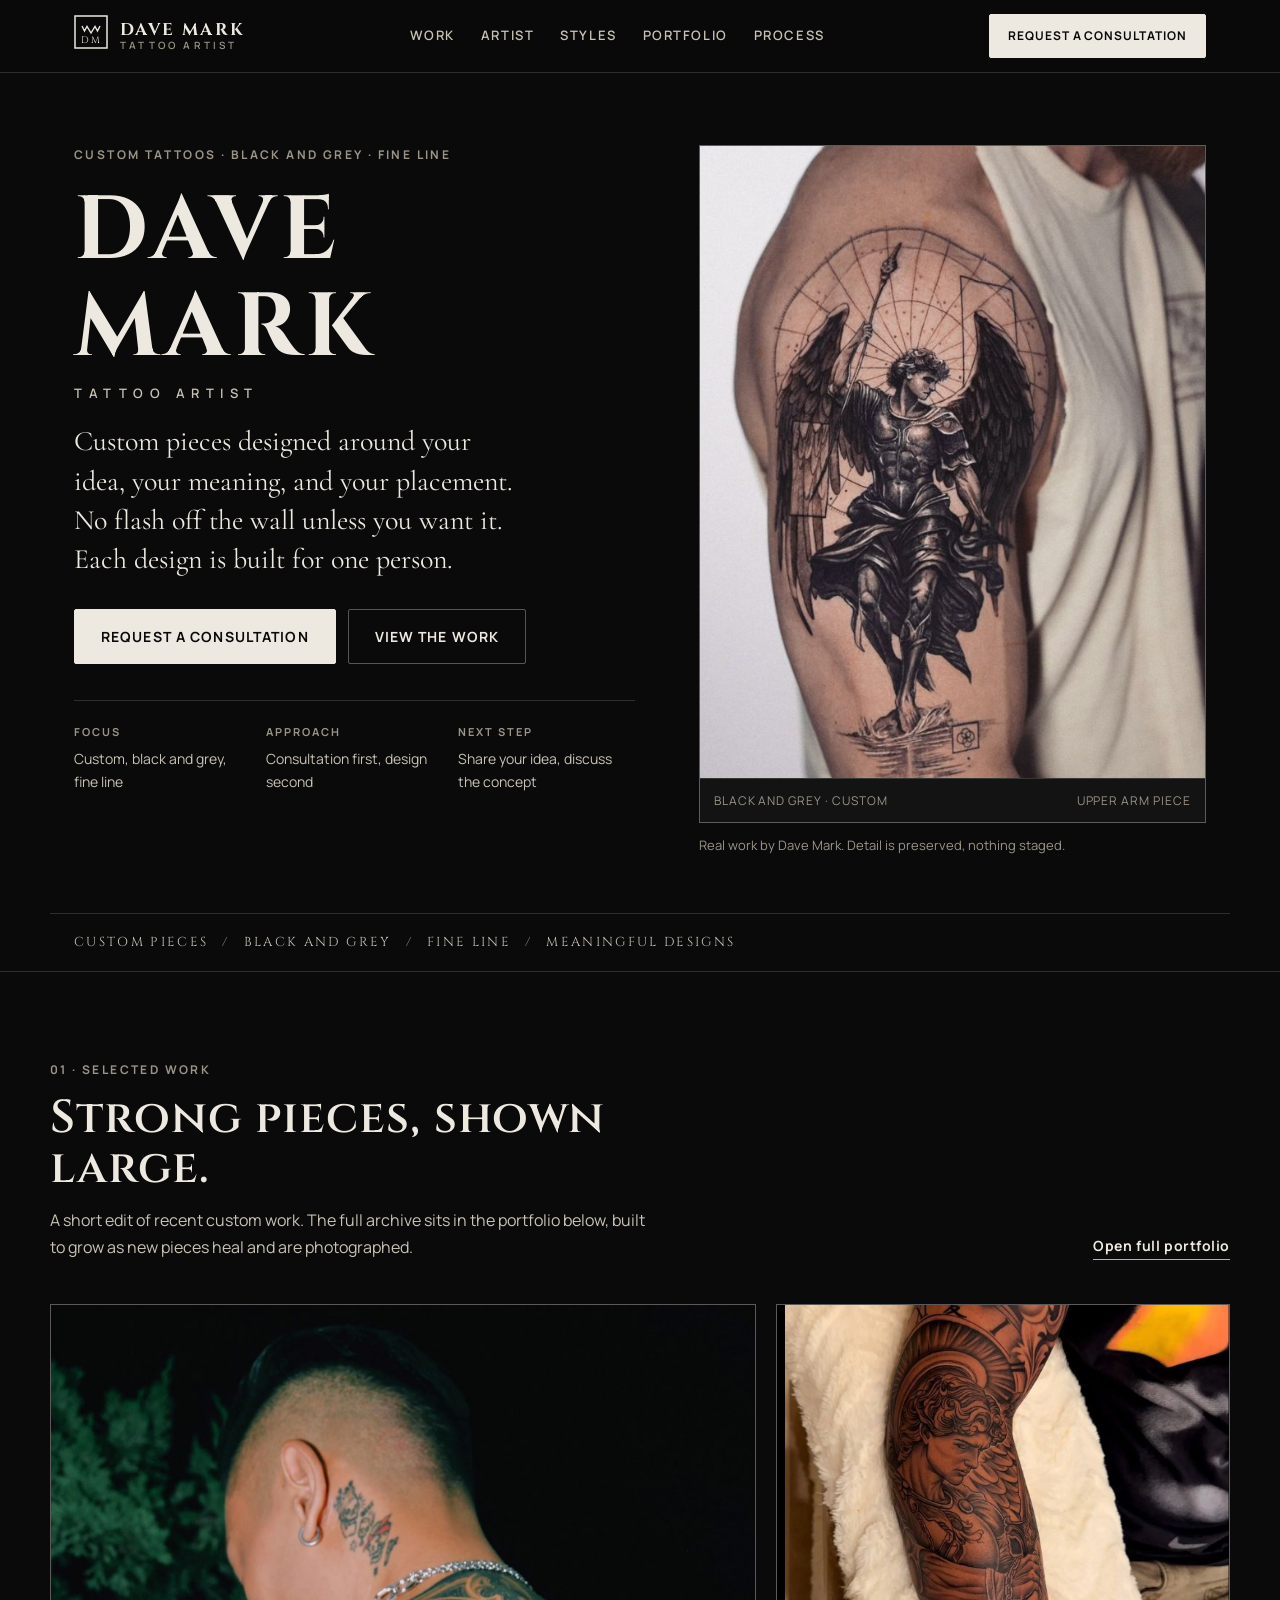
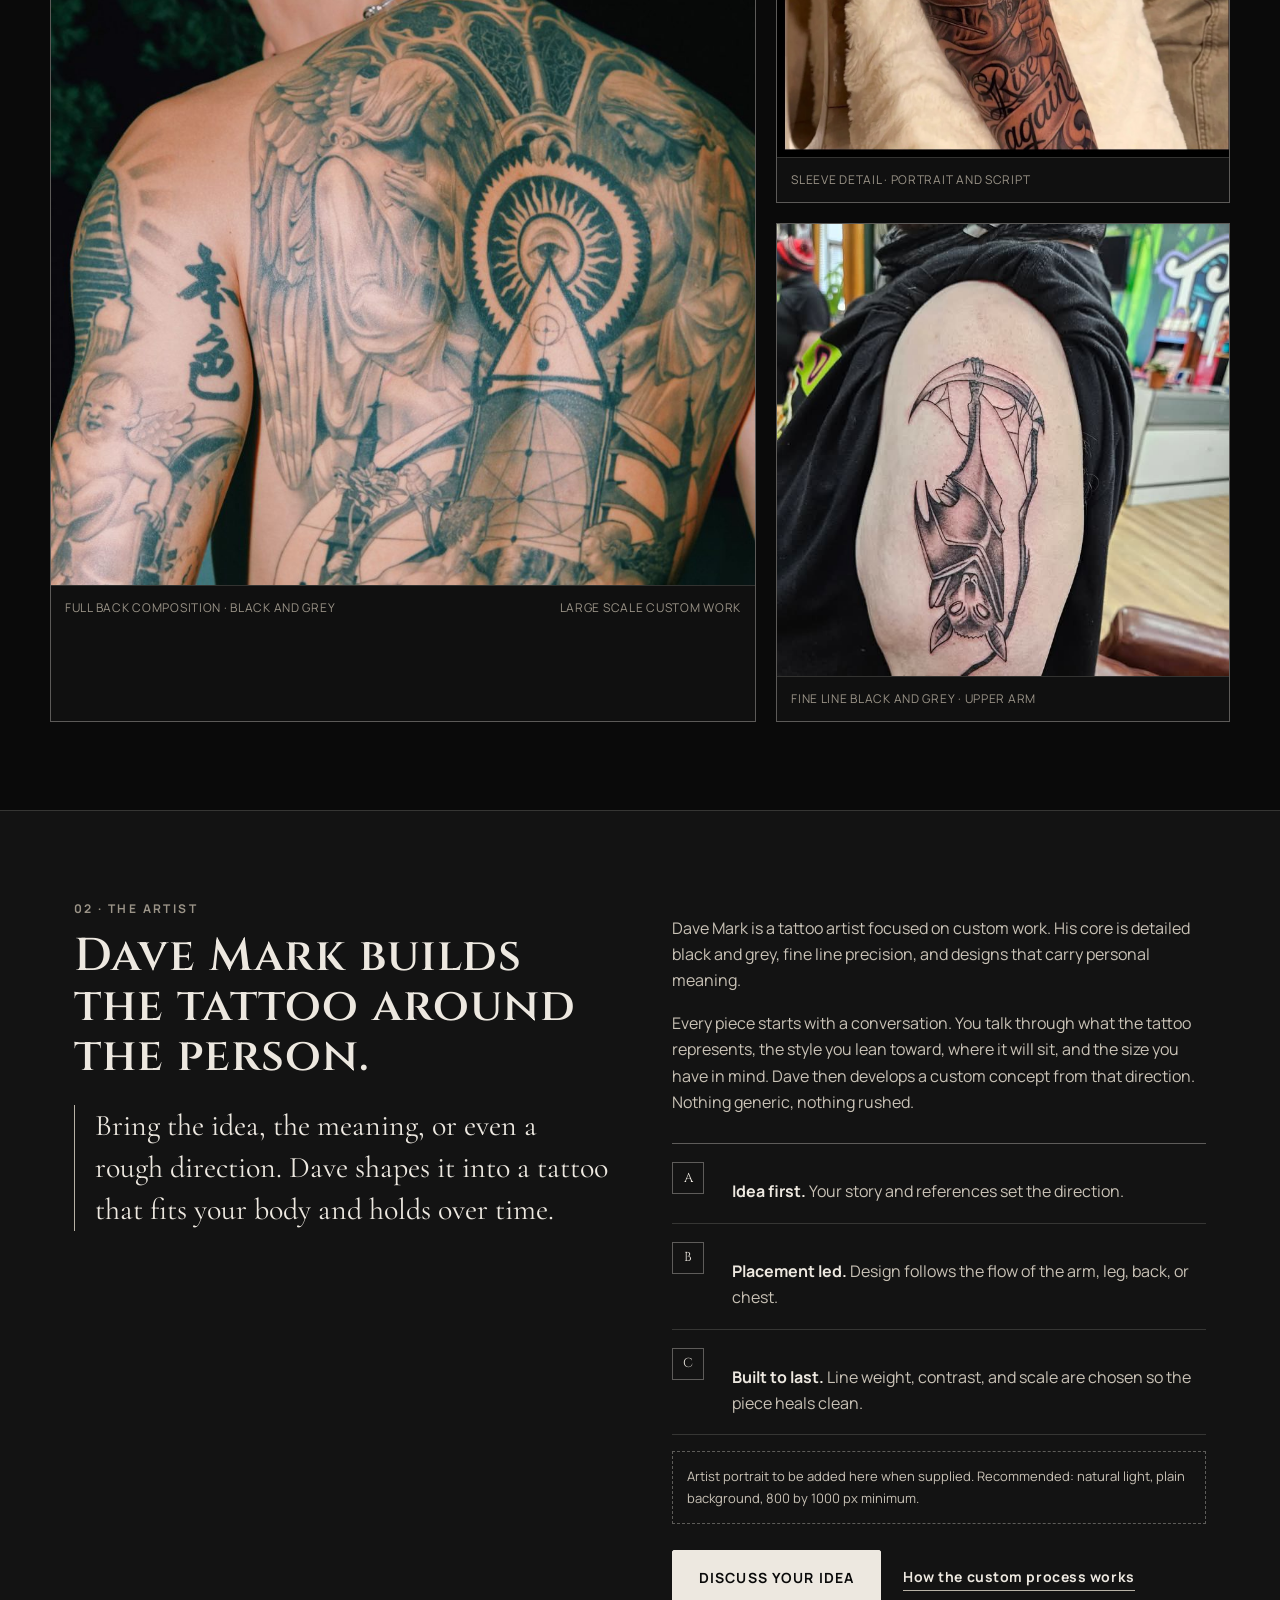
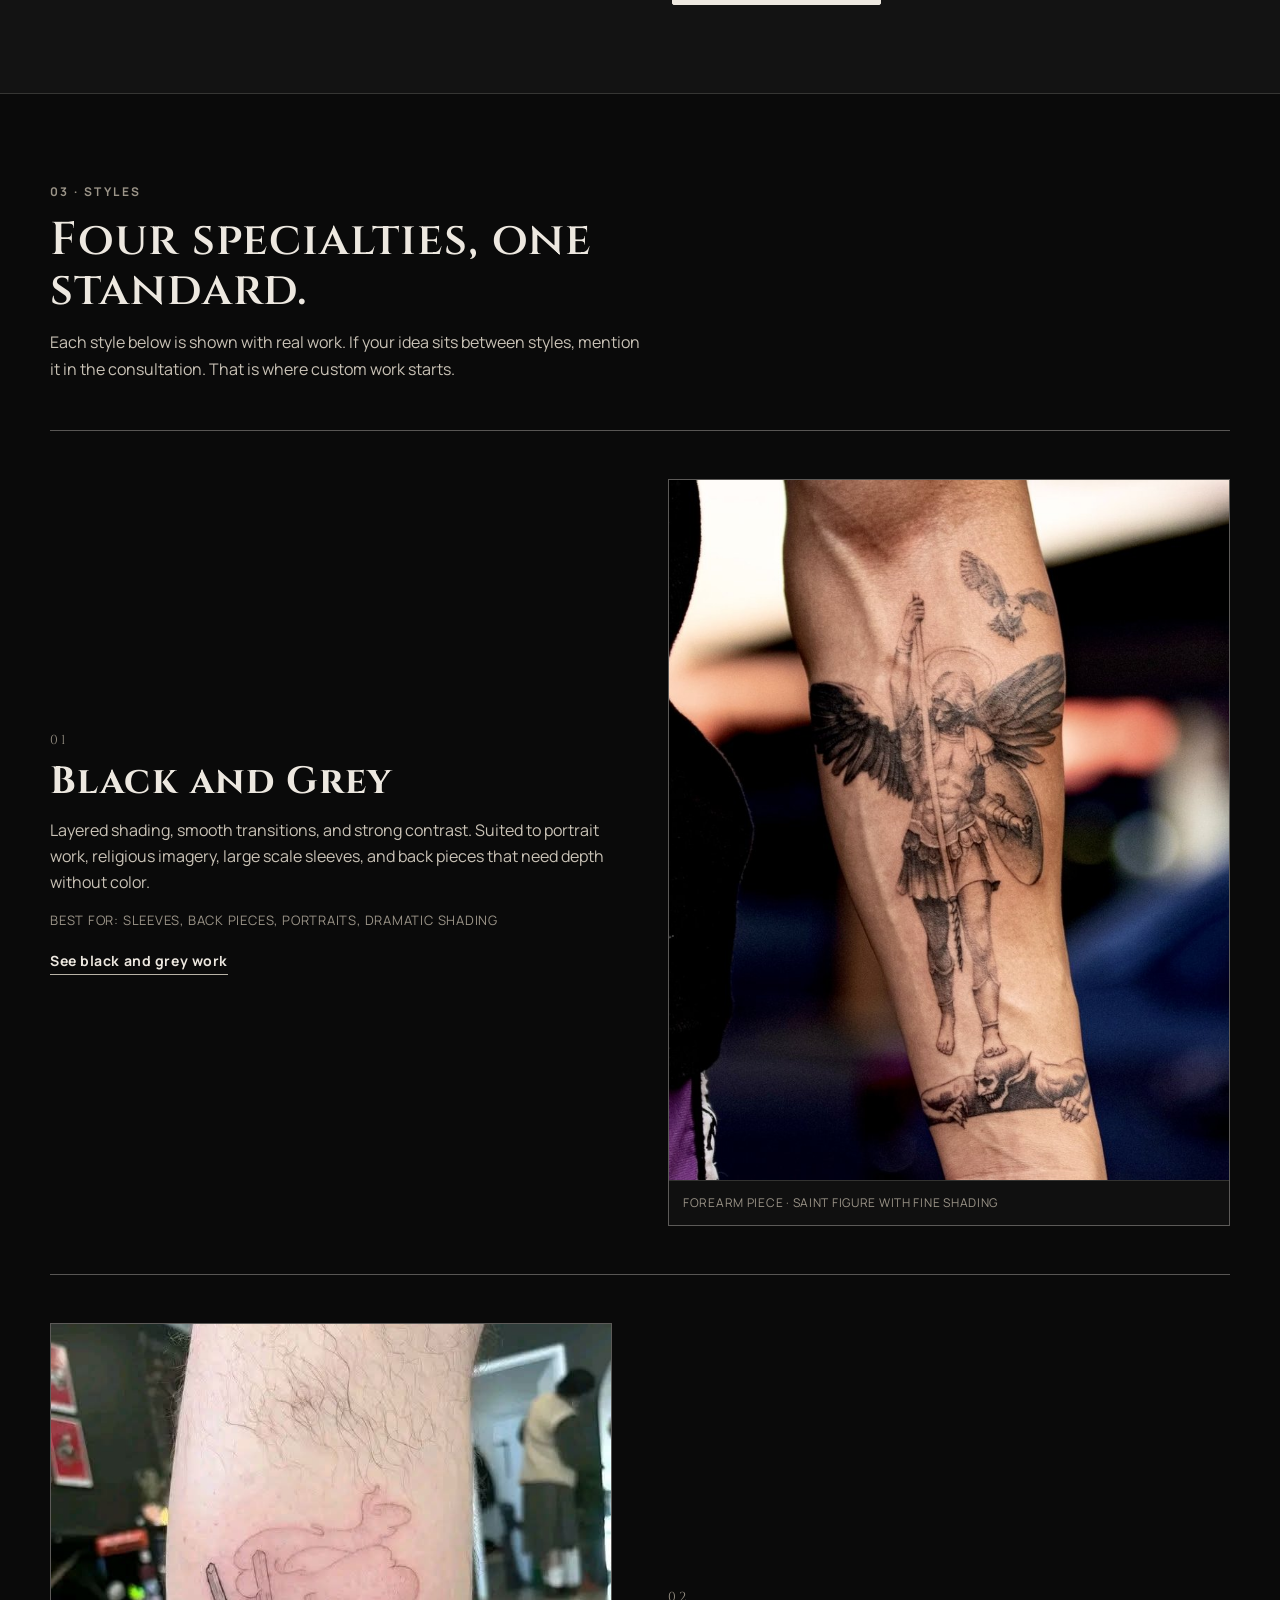
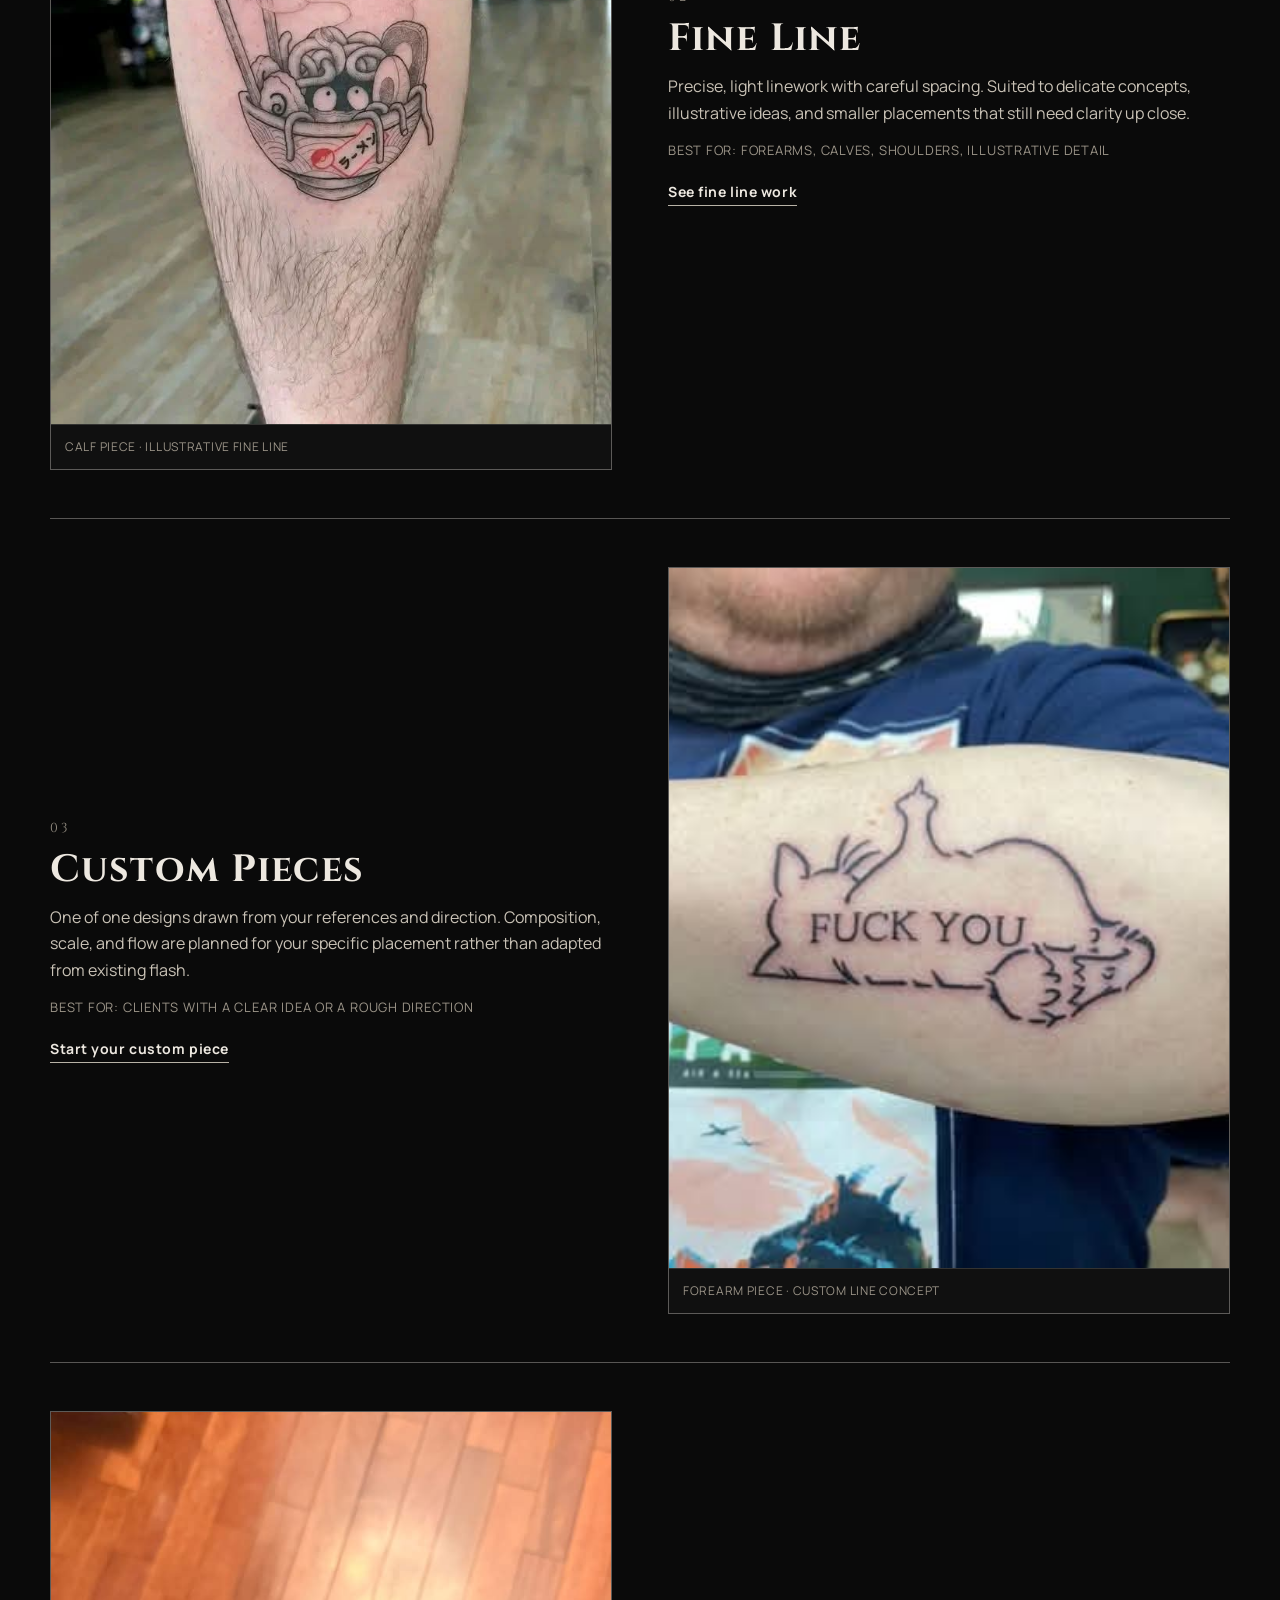
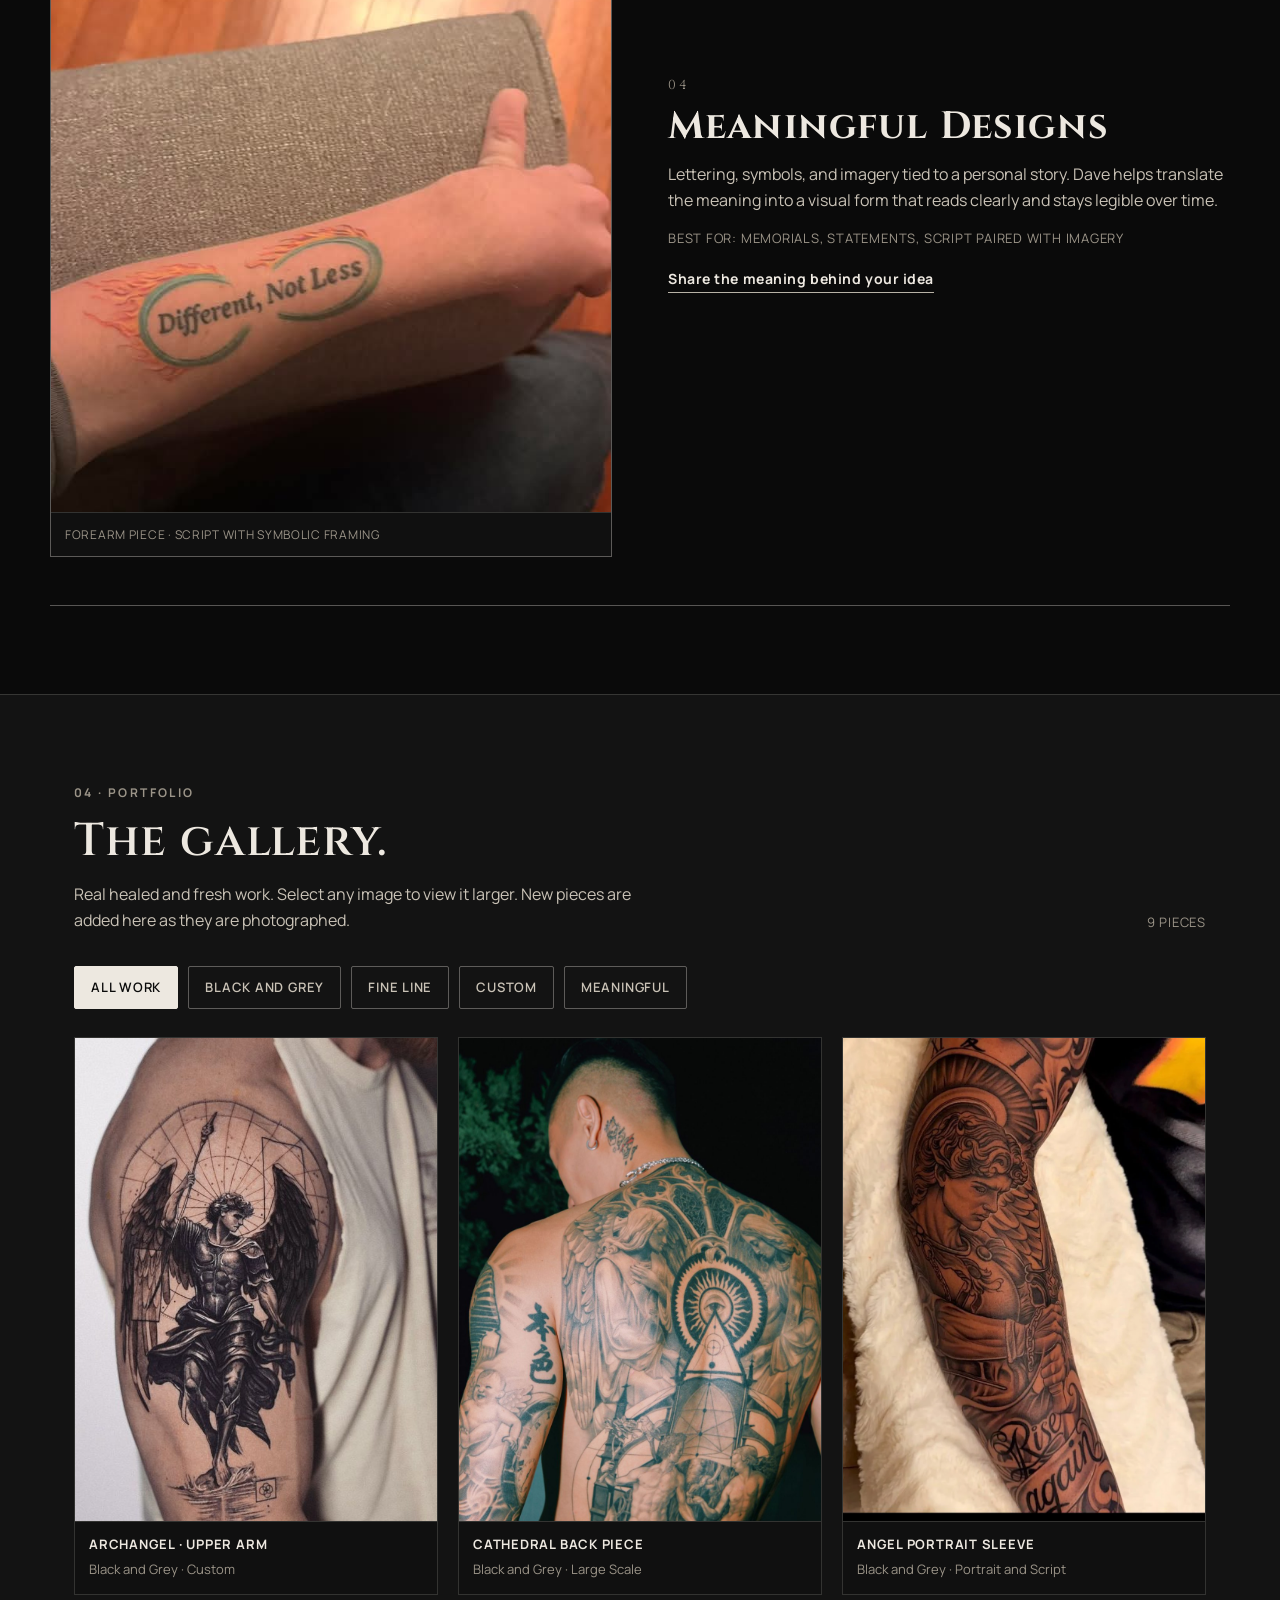
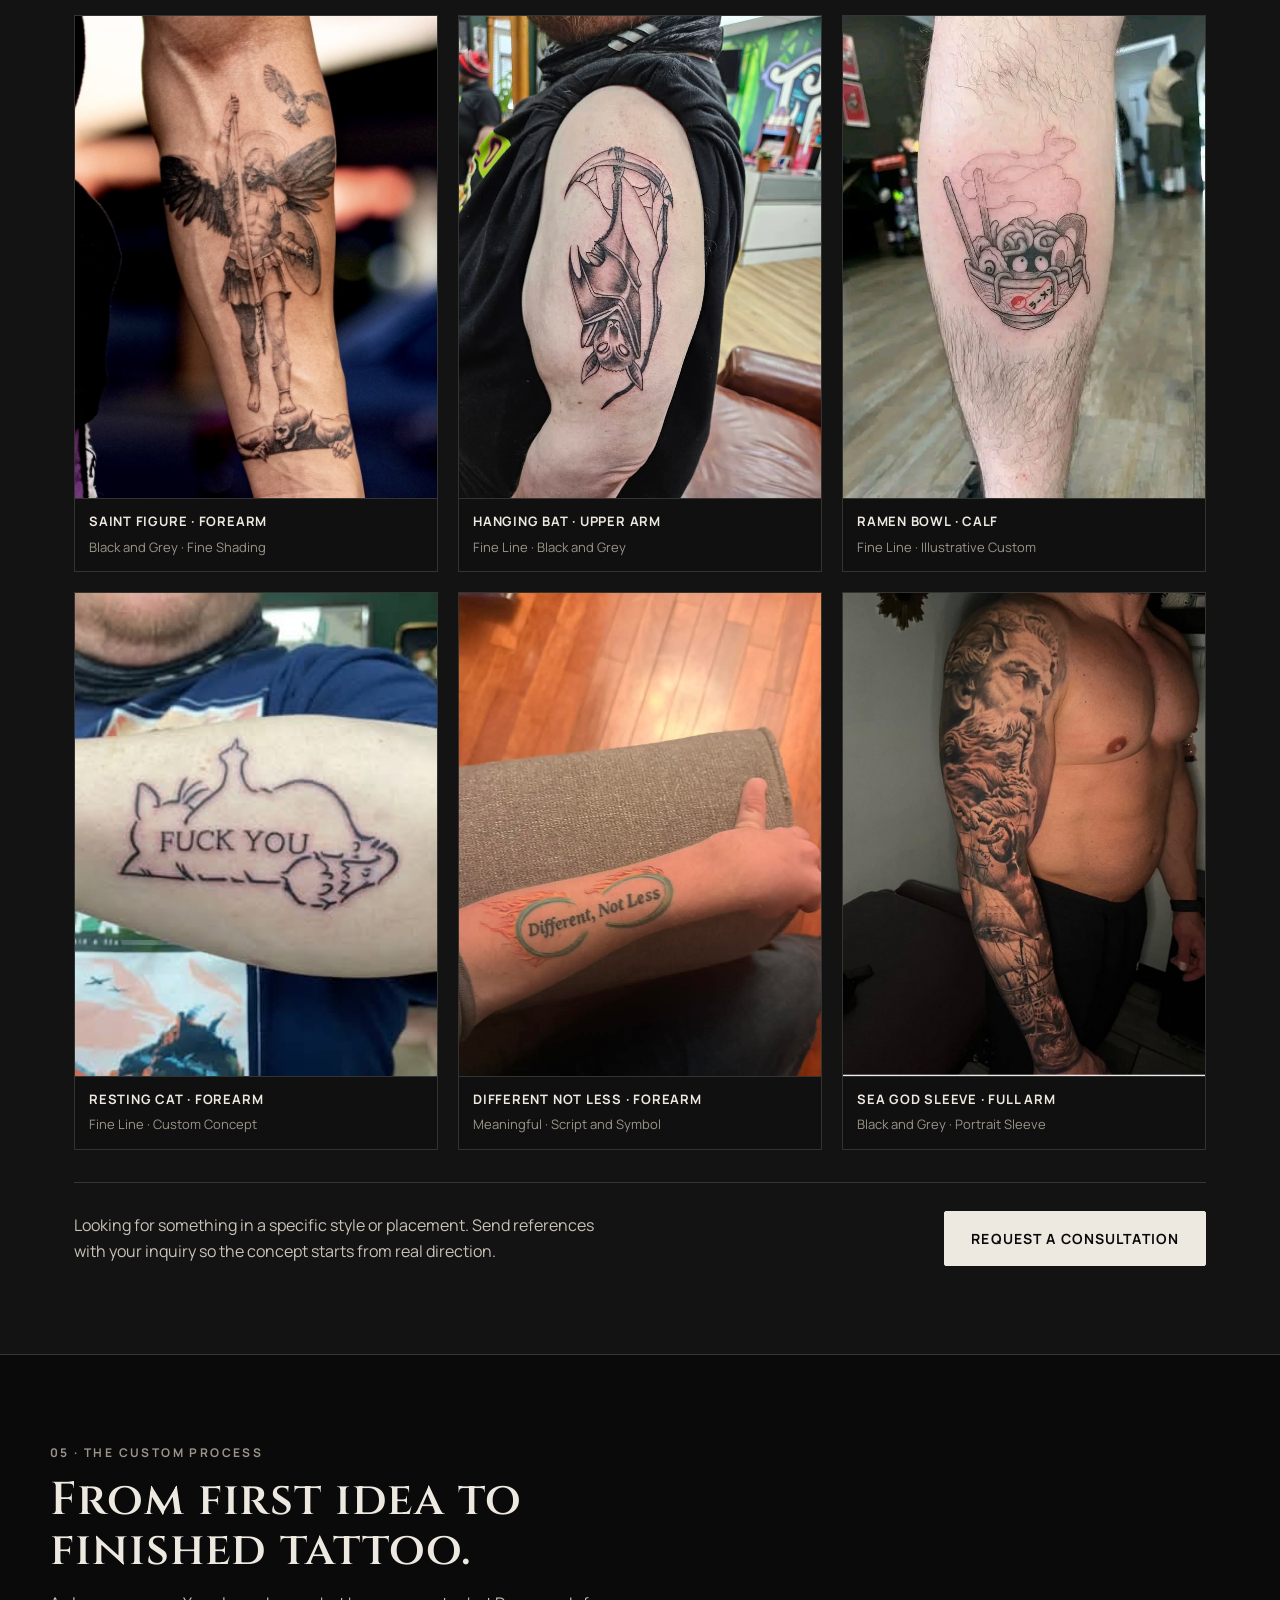
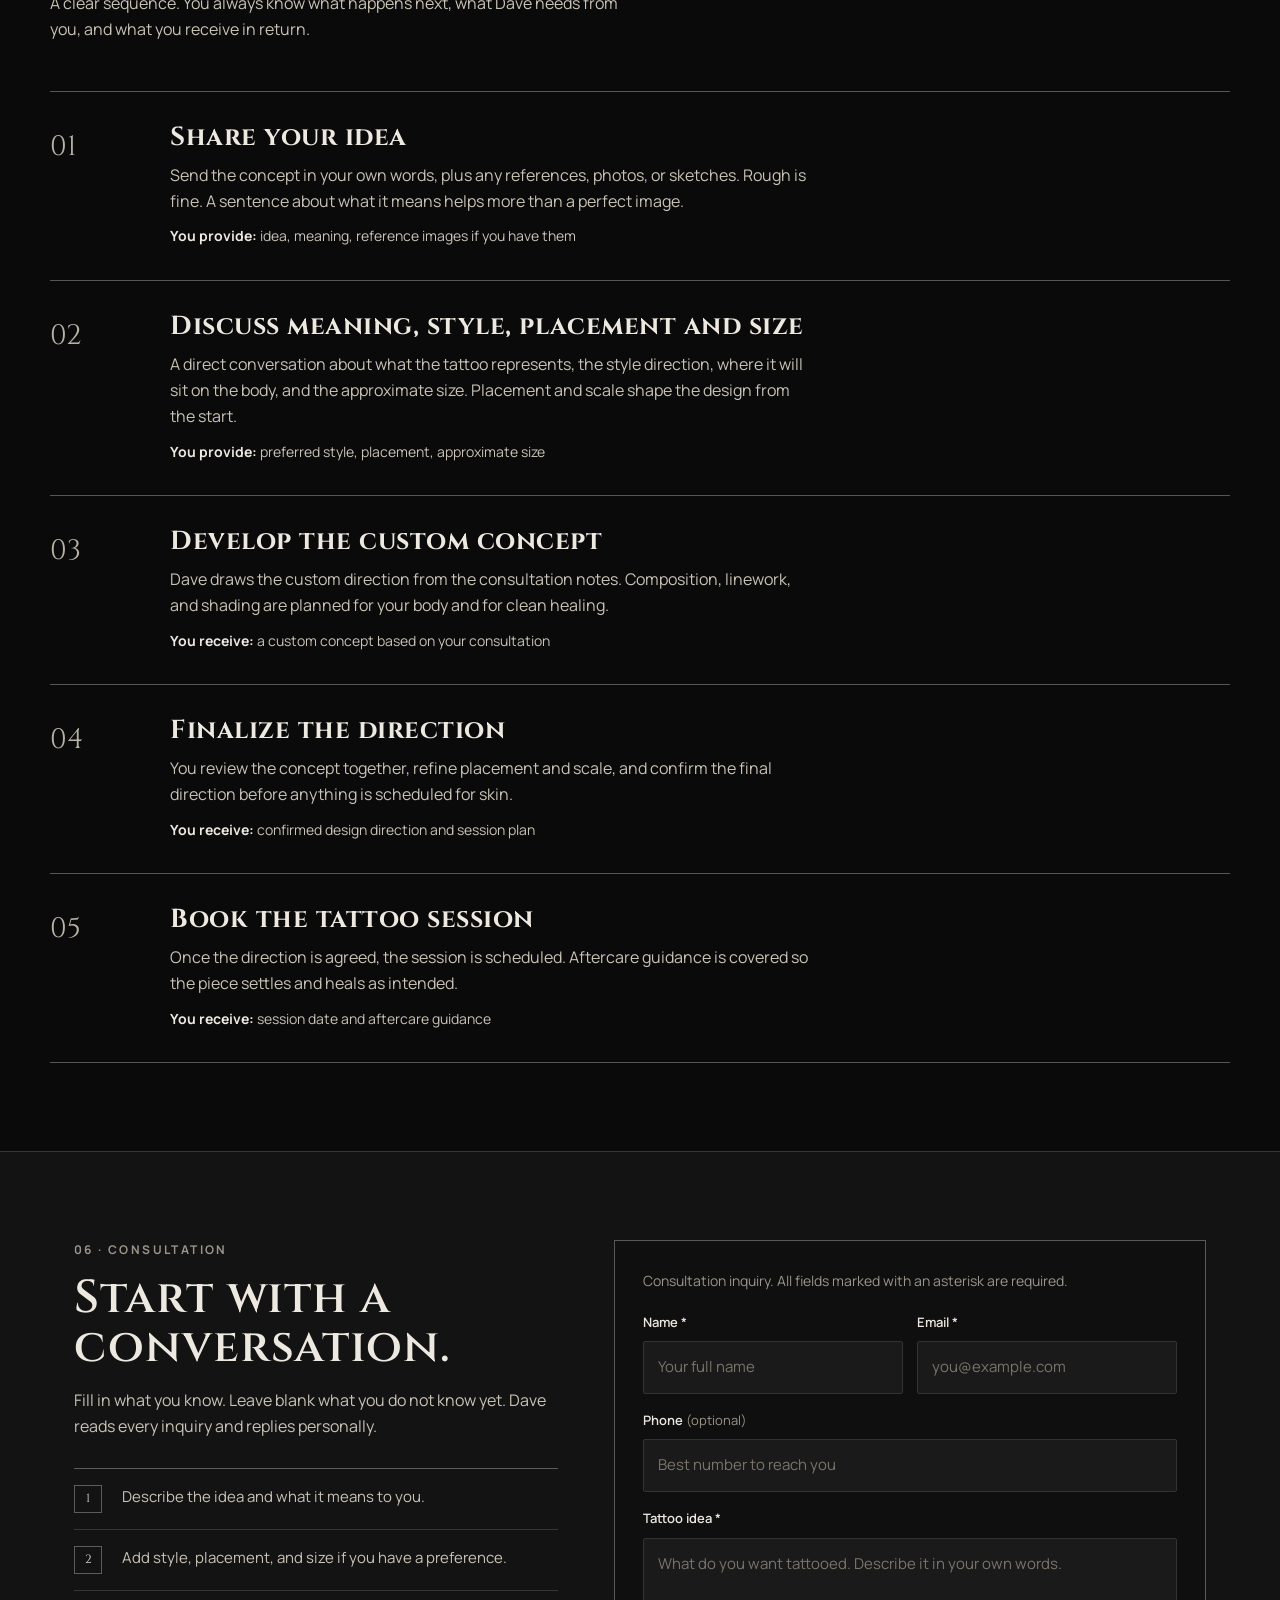
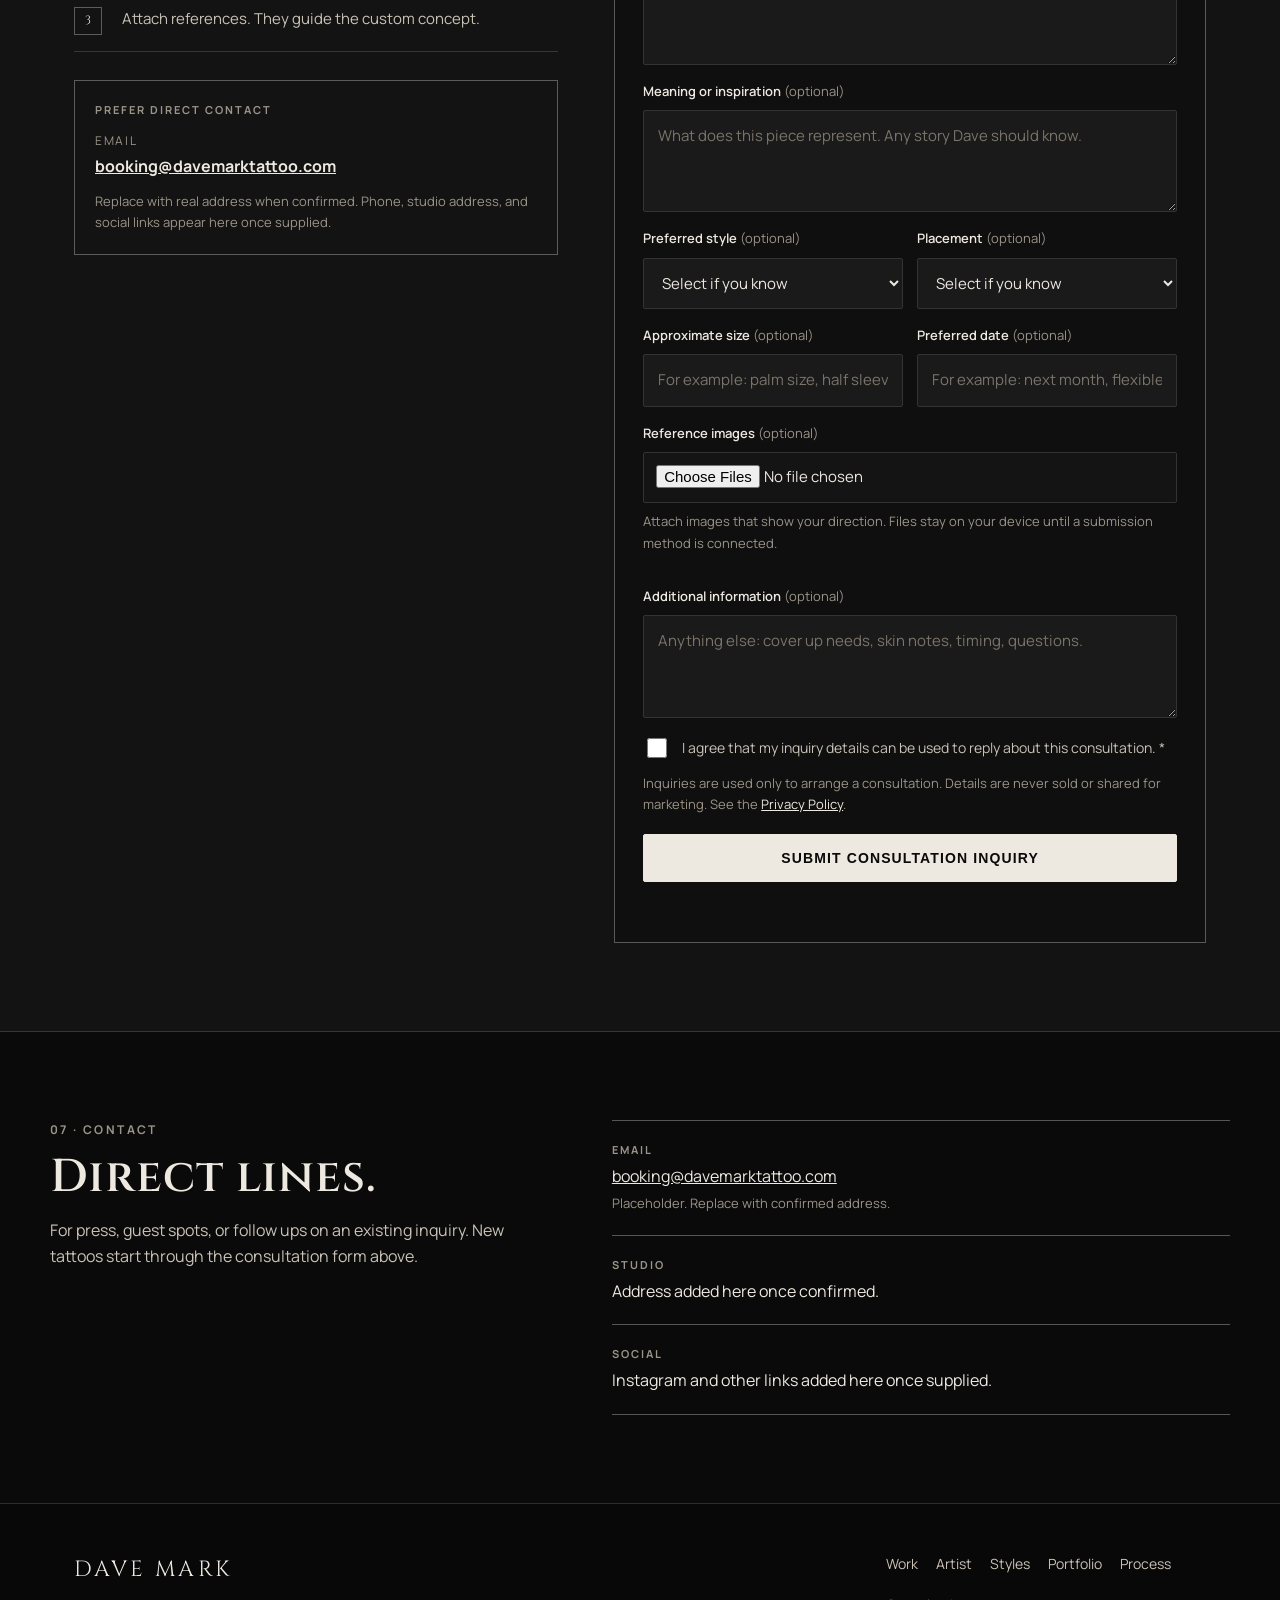
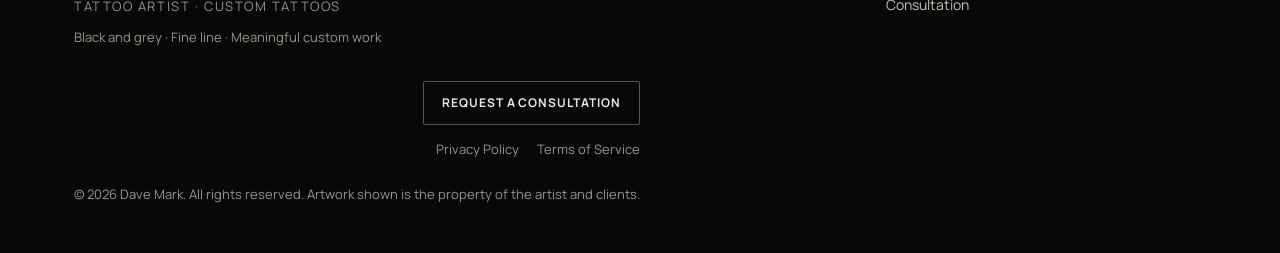
==== commit a3210114: "Dave Mark tattoo artist site: dark editorial portfolio, real artwork gallery, consultation flow" ====
--- a/index.html
+++ b/index.html
@@ -3,456 +3,501 @@
 <head>
 <meta charset="UTF-8" />
 <meta name="viewport" content="width=device-width, initial-scale=1.0" />
-<title>Alvin Henry Priel · Websites, SEO, Automation</title>
-<meta name="description" content="Alvin Henry Priel is a Digital Growth Partner and Systems Builder. Websites, SEO, and automation built as one connected system." />
-<meta property="og:title" content="Alvin Henry Priel · Digital Growth Partner" />
-<meta property="og:description" content="Building the digital foundation behind business growth. Websites, SEO, automation." />
+<title>Dave Mark · Tattoo Artist · Custom Tattoos</title>
+<meta name="description" content="Dave Mark is a tattoo artist focused on custom pieces, detailed black and grey work, fine line tattoos, and meaningful designs created for each client. View the work and request a consultation." />
+<link rel="canonical" href="./index.html" />
+<meta property="og:title" content="Dave Mark · Tattoo Artist · Custom Tattoos" />
+<meta property="og:description" content="Custom black and grey, fine line, and meaningful tattoos. Each piece designed for the person wearing it. Request a consultation." />
 <meta property="og:type" content="website" />
-<link rel="preconnect" href="https://fonts.googleapis.com">
-<link rel="preconnect" href="https://fonts.gstatic.com" crossorigin>
-<link href="https://fonts.googleapis.com/css2?family=Fraunces:opsz,wght@9..144,400;9..144,500;9..144,600&family=Public+Sans:wght@400;500;600;700;800&display=swap" rel="stylesheet">
-<link rel="stylesheet" href="styles.css">
-<link rel="icon" href="assets/logo-mark-dark.svg" type="image/svg+xml">
+<meta property="og:image" content="assets/tattoos/saint-shoulder.jpg" />
+<meta name="theme-color" content="#0A0A0A" />
+<link rel="icon" href="assets/dm-mark.svg" type="image/svg+xml" />
+<link rel="preconnect" href="https://fonts.googleapis.com" />
+<link rel="preconnect" href="https://fonts.gstatic.com" crossorigin />
+<link href="https://fonts.googleapis.com/css2?family=Cinzel:wght@400;500;600;700&family=Manrope:wght@400;500;600;700&family=Cormorant+Garamond:ital,wght@0,400;0,500;1,400;1,500&display=swap" rel="stylesheet" />
+<link rel="stylesheet" href="styles.css" />
+<script type="application/ld+json">
+{
+  "@context": "https://schema.org",
+  "@type": "ProfessionalService",
+  "name": "Dave Mark Tattoo Artist",
+  "description": "Custom tattoos, black and grey work, fine line tattoos, and meaningful designs.",
+  "priceRange": "Contact for consultation"
+}
+</script>
 </head>
 <body>
 <a class="skip" href="#main">Skip to content</a>
 
 <header class="site-header" id="top">
   <div class="wrap header-inner">
-    <a href="#home" class="brand" aria-label="Alvin Henry Priel home">
-      <img class="brand-mark-img" src="assets/logo-mark-dark.svg" alt="" width="34" height="24" />
-      <span class="brand-name">Alvin Henry Priel</span>
+    <a href="#home" class="brand" aria-label="Dave Mark home">
+      <span class="brand-mark" aria-hidden="true">
+        <svg width="34" height="34" viewBox="0 0 34 34" fill="none" role="presentation">
+          <rect x="1" y="1" width="32" height="32" stroke="#EDE8E0" stroke-width="1.5"/>
+          <path d="M8 11 L10.5 16 L13 11.5 L17 18 L21 11.5 L23.5 16 L26 11" stroke="#EDE8E0" stroke-width="1.4" stroke-linejoin="miter"/>
+          <text x="17" y="27.5" text-anchor="middle" font-family="Cinzel, serif" font-size="9.5" letter-spacing="1.5" fill="#EDE8E0">DM</text>
+        </svg>
+      </span>
+      <span class="brand-text">
+        <span class="brand-name">DAVE MARK</span>
+        <span class="brand-sub">TATTOO ARTIST</span>
+      </span>
     </a>
     <nav class="desktop-nav" aria-label="Primary">
-      <a href="#home" class="nav-link is-active">Home</a>
       <a href="#work" class="nav-link">Work</a>
-      <a href="#services" class="nav-link">Services</a>
-      <a href="#about" class="nav-link">About</a>
-      <a href="#contact" class="nav-link">Contact</a>
+      <a href="#artist" class="nav-link">Artist</a>
+      <a href="#styles" class="nav-link">Styles</a>
+      <a href="#portfolio" class="nav-link">Portfolio</a>
+      <a href="#process" class="nav-link">Process</a>
     </nav>
     <div class="header-actions">
-      <a href="#contact" class="btn btn-dark btn-sm">Book a Project</a>
+      <a href="#consultation" class="btn btn-light btn-sm">Request a Consultation</a>
       <button class="menu-btn" id="menuBtn" aria-expanded="false" aria-controls="mobileMenu" aria-label="Open menu">
-        <span></span><span></span>
+        <span></span><span></span><span></span>
       </button>
     </div>
   </div>
   <div class="mobile-menu" id="mobileMenu" hidden>
     <nav aria-label="Mobile">
-      <a href="#home">Home</a>
       <a href="#work">Work</a>
-      <a href="#services">Services</a>
-      <a href="#about">About</a>
-      <a href="#contact">Contact</a>
-      <a href="#contact" class="btn btn-dark">Book a Project</a>
+      <a href="#artist">Artist</a>
+      <a href="#styles">Styles</a>
+      <a href="#portfolio">Portfolio</a>
+      <a href="#process">Process</a>
+      <a href="#consultation" class="btn btn-light">Request a Consultation</a>
     </nav>
   </div>
 </header>
 
 <main id="main">
+
 <!-- HERO -->
-<section class="hero wrap" id="home">
-  <div class="hero-grid">
+<section class="hero" id="home" aria-labelledby="hero-title">
+  <div class="wrap hero-grid">
     <div class="hero-copy">
-      <h1 class="hero-name">Alvin Henry<br />Priel</h1>
-      <p class="hero-role">Digital Growth Partner · Systems Builder</p>
-      <p class="hero-statement">Building the digital foundation behind business growth.</p>
-      <p class="hero-sub">I help businesses look credible, get found, and run smoothly. Websites, search, and automation built as one connected system.</p>
+      <p class="hero-eyebrow">Custom Tattoos · Black and Grey · Fine Line</p>
+      <h1 id="hero-title" class="hero-title">
+        <span class="hero-name">DAVE MARK</span>
+        <span class="hero-role">TATTOO ARTIST</span>
+      </h1>
+      <p class="hero-statement">Custom pieces designed around your idea, your meaning, and your placement. No flash off the wall unless you want it. Each design is built for one person.</p>
       <div class="hero-ctas">
-        <a href="#contact" class="btn btn-accent">Book a Project</a>
-        <a href="#work" class="btn btn-ghost">View My Work</a>
-      </div>
-      <div class="hero-meta">
-        <div class="meta-item"><strong>One accountable partner</strong><span>Strategy through launch</span></div>
-        <div class="meta-item"><strong>Three connected disciplines</strong><span>Websites, SEO, automation</span></div>
-      </div>
+        <a href="#consultation" class="btn btn-light">Request a Consultation</a>
+        <a href="#portfolio" class="btn btn-outline">View the Work</a>
+      </div>
+      <dl class="hero-facts">
+        <div>
+          <dt>Focus</dt>
+          <dd>Custom, black and grey, fine line</dd>
+        </div>
+        <div>
+          <dt>Approach</dt>
+          <dd>Consultation first, design second</dd>
+        </div>
+        <div>
+          <dt>Next step</dt>
+          <dd>Share your idea, discuss the concept</dd>
+        </div>
+      </dl>
     </div>
     <div class="hero-visual">
-      <figure class="portrait-frame">
-        <img src="assets/alvin-portrait.jpg" alt="Portrait of Alvin Henry Priel" fetchpriority="high" onerror="this.classList.add('img-missing');this.removeAttribute('src')" />
-        <div class="portrait-fallback" aria-hidden="true">
-          <span class="pf-initials">AHP</span>
-          <span class="pf-note">Portrait: <code>assets/alvin-portrait.jpg</code></span>
-        </div>
-        <figcaption class="portrait-caption">
-          <span class="dot"></span> Alvin Henry Priel
+      <figure class="hero-frame">
+        <div class="skeleton" aria-hidden="true"></div>
+        <img src="assets/tattoos/saint-shoulder.jpg"
+             alt="Black and grey tattoo of an armored archangel with spear on an upper arm, with fine geometric linework behind the figure"
+             fetchpriority="high" decoding="async"
+             data-hero-img />
+        <figcaption>
+          <span class="fig-style">Black and Grey · Custom</span>
+          <span class="fig-place">Upper arm piece</span>
         </figcaption>
       </figure>
-    </div>
-  </div>
-  <div class="hero-rule" aria-hidden="true">
-    <span>Websites</span><i>·</i><span>SEO</span><i>·</i><span>Automation</span>
-  </div>
-</section>
-
-<!-- SERVICES -->
-<section class="section wrap" id="services">
-  <p class="kicker">01 / Services</p>
-  <h2 class="section-title">Three disciplines, one digital system.</h2>
-  <p class="section-lead">Most businesses buy these separately and hope they connect. I build them to connect from the start, so each part makes the others stronger.</p>
-
-  <div class="system-flow">
-    <p class="flow-label">How the system flows</p>
-    <p class="flow-track">Website <span class="sep">→</span> Visibility <span class="sep">→</span> Lead <span class="sep">→</span> Follow-up <span class="sep">→</span> Conversion</p>
-    <p class="flow-note">Understand, build, connect, improve. Every engagement follows that loop.</p>
-  </div>
-
-  <div class="service-rows">
-    <article class="service-row reveal">
-      <span class="service-no">01</span>
+      <p class="hero-note">Real work by Dave Mark. Detail is preserved, nothing staged.</p>
+    </div>
+  </div>
+  <div class="wrap hero-rule" aria-hidden="true">
+    <span>Custom Pieces</span><span class="rule-sep">/</span><span>Black and Grey</span><span class="rule-sep">/</span><span>Fine Line</span><span class="rule-sep">/</span><span>Meaningful Designs</span>
+  </div>
+</section>
+
+<!-- SELECTED WORK -->
+<section class="section wrap" id="work" aria-labelledby="work-title">
+  <div class="section-head">
+    <div>
+      <p class="kicker">01 · Selected Work</p>
+      <h2 id="work-title" class="section-title">Strong pieces, shown large.</h2>
+      <p class="section-lead">A short edit of recent custom work. The full archive sits in the portfolio below, built to grow as new pieces heal and are photographed.</p>
+    </div>
+    <a href="#portfolio" class="text-link">Open full portfolio</a>
+  </div>
+
+  <div class="editorial-feature">
+    <figure class="ed-large">
+      <div class="skeleton" aria-hidden="true"></div>
+      <img src="assets/tattoos/back-piece.jpg" alt="Full back tattoo with two angels, an all seeing eye, and architectural geometry in black and grey" loading="lazy" decoding="async" />
+      <figcaption><span>Full back composition · Black and grey</span><span>Large scale custom work</span></figcaption>
+    </figure>
+    <div class="ed-side">
+      <figure class="ed-small">
+        <div class="skeleton" aria-hidden="true"></div>
+        <img src="assets/tattoos/angel-sleeve.webp" alt="Black and grey angel portrait with lettering reading Rise Again on a full sleeve" loading="lazy" decoding="async" />
+        <figcaption><span>Sleeve detail · Portrait and script</span></figcaption>
+      </figure>
+      <figure class="ed-small">
+        <div class="skeleton" aria-hidden="true"></div>
+        <img src="assets/tattoos/bat-shoulder.jpg" alt="Fine line black and grey bat hanging from a scythe with web detailing on an upper arm" loading="lazy" decoding="async" />
+        <figcaption><span>Fine line black and grey · Upper arm</span></figcaption>
+      </figure>
+    </div>
+  </div>
+</section>
+
+<!-- ARTIST -->
+<section class="section section-band" id="artist" aria-labelledby="artist-title">
+  <div class="wrap artist-grid">
+    <div class="artist-type">
+      <p class="kicker">02 · The Artist</p>
+      <h2 id="artist-title" class="section-title">Dave Mark builds the tattoo around the person.</h2>
+      <blockquote class="artist-quote">Bring the idea, the meaning, or even a rough direction. Dave shapes it into a tattoo that fits your body and holds over time.</blockquote>
+    </div>
+    <div class="artist-copy">
+      <p>Dave Mark is a tattoo artist focused on custom work. His core is detailed black and grey, fine line precision, and designs that carry personal meaning.</p>
+      <p>Every piece starts with a conversation. You talk through what the tattoo represents, the style you lean toward, where it will sit, and the size you have in mind. Dave then develops a custom concept from that direction. Nothing generic, nothing rushed.</p>
+      <div class="artist-list" role="list">
+        <div role="listitem"><span class="al-no">A</span><p><strong>Idea first.</strong> Your story and references set the direction.</p></div>
+        <div role="listitem"><span class="al-no">B</span><p><strong>Placement led.</strong> Design follows the flow of the arm, leg, back, or chest.</p></div>
+        <div role="listitem"><span class="al-no">C</span><p><strong>Built to last.</strong> Line weight, contrast, and scale are chosen so the piece heals clean.</p></div>
+      </div>
+      <p class="placeholder-note">Artist portrait to be added here when supplied. Recommended: natural light, plain background, 800 by 1000 px minimum.</p>
+      <div class="inline-ctas">
+        <a href="#consultation" class="btn btn-dark">Discuss Your Idea</a>
+        <a href="#process" class="text-link">How the custom process works</a>
+      </div>
+    </div>
+  </div>
+</section>
+
+<!-- STYLES -->
+<section class="section wrap" id="styles" aria-labelledby="styles-title">
+  <p class="kicker">03 · Styles</p>
+  <h2 id="styles-title" class="section-title">Four specialties, one standard.</h2>
+  <p class="section-lead">Each style below is shown with real work. If your idea sits between styles, mention it in the consultation. That is where custom work starts.</p>
+
+  <div class="style-rows">
+    <article class="style-row">
+      <div class="style-text">
+        <p class="style-no">01</p>
+        <h3>Black and Grey</h3>
+        <p class="style-desc">Layered shading, smooth transitions, and strong contrast. Suited to portrait work, religious imagery, large scale sleeves, and back pieces that need depth without color.</p>
+        <p class="style-meta">Best for: sleeves, back pieces, portraits, dramatic shading</p>
+        <a href="#portfolio" class="text-link" data-filter-link="black-grey">See black and grey work</a>
+      </div>
+      <figure class="style-fig">
+        <div class="skeleton" aria-hidden="true"></div>
+        <img src="assets/tattoos/saint-forearm.jpg" alt="Black and grey Saint Michael with shield and staff standing over a figure, with an owl above, on a forearm" loading="lazy" decoding="async" />
+        <figcaption>Forearm piece · Saint figure with fine shading</figcaption>
+      </figure>
+    </article>
+
+    <article class="style-row flip">
+      <div class="style-text">
+        <p class="style-no">02</p>
+        <h3>Fine Line</h3>
+        <p class="style-desc">Precise, light linework with careful spacing. Suited to delicate concepts, illustrative ideas, and smaller placements that still need clarity up close.</p>
+        <p class="style-meta">Best for: forearms, calves, shoulders, illustrative detail</p>
+        <a href="#portfolio" class="text-link" data-filter-link="fine-line">See fine line work</a>
+      </div>
+      <figure class="style-fig">
+        <div class="skeleton" aria-hidden="true"></div>
+        <img src="assets/tattoos/ramen-bowl.jpg" alt="Fine line tattoo of a ramen bowl with characters peeking from the noodles on a calf" loading="lazy" decoding="async" />
+        <figcaption>Calf piece · Illustrative fine line</figcaption>
+      </figure>
+    </article>
+
+    <article class="style-row">
+      <div class="style-text">
+        <p class="style-no">03</p>
+        <h3>Custom Pieces</h3>
+        <p class="style-desc">One of one designs drawn from your references and direction. Composition, scale, and flow are planned for your specific placement rather than adapted from existing flash.</p>
+        <p class="style-meta">Best for: clients with a clear idea or a rough direction</p>
+        <a href="#consultation" class="text-link">Start your custom piece</a>
+      </div>
+      <figure class="style-fig">
+        <div class="skeleton" aria-hidden="true"></div>
+        <img src="assets/tattoos/cat-outline.jpg" alt="Minimal fine line outline of a resting cat with lettering on a forearm" loading="lazy" decoding="async" />
+        <figcaption>Forearm piece · Custom line concept</figcaption>
+      </figure>
+    </article>
+
+    <article class="style-row flip">
+      <div class="style-text">
+        <p class="style-no">04</p>
+        <h3>Meaningful Designs</h3>
+        <p class="style-desc">Lettering, symbols, and imagery tied to a personal story. Dave helps translate the meaning into a visual form that reads clearly and stays legible over time.</p>
+        <p class="style-meta">Best for: memorials, statements, script paired with imagery</p>
+        <a href="#consultation" class="text-link">Share the meaning behind your idea</a>
+      </div>
+      <figure class="style-fig">
+        <div class="skeleton" aria-hidden="true"></div>
+        <img src="assets/tattoos/script-forearm.jpg" alt="Forearm tattoo with script reading Different Not Less inside an enso style circle with flame accents" loading="lazy" decoding="async" />
+        <figcaption>Forearm piece · Script with symbolic framing</figcaption>
+      </figure>
+    </article>
+  </div>
+</section>
+
+<!-- PORTFOLIO -->
+<section class="section section-band" id="portfolio" aria-labelledby="portfolio-title">
+  <div class="wrap">
+    <div class="section-head">
       <div>
-        <h3>Websites</h3>
-        <p class="lede">Websites built to make your business look professional and turn attention into action.</p>
-        <ul class="cap-list">
-          <li>Professional custom design</li>
-          <li>Responsive experiences</li>
-          <li>Fast performance</li>
-          <li>Strong UX</li>
-          <li>Clear conversion paths</li>
-          <li>SEO-ready structure</li>
-        </ul>
-      </div>
-    </article>
-    <article class="service-row reveal">
-      <span class="service-no">02</span>
+        <p class="kicker">04 · Portfolio</p>
+        <h2 id="portfolio-title" class="section-title">The gallery.</h2>
+        <p class="section-lead">Real healed and fresh work. Select any image to view it larger. New pieces are added here as they are photographed.</p>
+      </div>
+      <p class="gallery-count" id="galleryCount" role="status" aria-live="polite"></p>
+    </div>
+
+    <div class="filter-bar" role="group" aria-label="Filter portfolio by style">
+      <button class="filter-btn is-active" data-filter="all" aria-pressed="true">All work</button>
+      <button class="filter-btn" data-filter="black-grey" aria-pressed="false">Black and Grey</button>
+      <button class="filter-btn" data-filter="fine-line" aria-pressed="false">Fine Line</button>
+      <button class="filter-btn" data-filter="custom" aria-pressed="false">Custom</button>
+      <button class="filter-btn" data-filter="meaningful" aria-pressed="false">Meaningful</button>
+    </div>
+
+    <div class="gallery" id="gallery" aria-label="Tattoo portfolio gallery"></div>
+
+    <div class="gallery-foot">
+      <p>Looking for something in a specific style or placement. Send references with your inquiry so the concept starts from real direction.</p>
+      <a href="#consultation" class="btn btn-dark">Request a Consultation</a>
+    </div>
+  </div>
+</section>
+
+<!-- PROCESS -->
+<section class="section wrap" id="process" aria-labelledby="process-title">
+  <p class="kicker">05 · The Custom Process</p>
+  <h2 id="process-title" class="section-title">From first idea to finished tattoo.</h2>
+  <p class="section-lead">A clear sequence. You always know what happens next, what Dave needs from you, and what you receive in return.</p>
+
+  <ol class="process-list">
+    <li>
+      <span class="p-no" aria-hidden="true">01</span>
       <div>
-        <h3>SEO</h3>
-        <p class="lede">SEO built to improve your visibility, attract the right people, and turn search traffic into real opportunities.</p>
-        <ul class="cap-list">
-          <li>Technical SEO</li>
-          <li>On-page optimization</li>
-          <li>Search visibility</li>
-          <li>Keyword structure</li>
-          <li>Local SEO where relevant</li>
-          <li>Continuous optimization</li>
-        </ul>
-      </div>
-    </article>
-    <article class="service-row reveal">
-      <span class="service-no">03</span>
+        <h3>Share your idea</h3>
+        <p>Send the concept in your own words, plus any references, photos, or sketches. Rough is fine. A sentence about what it means helps more than a perfect image.</p>
+        <p class="p-need"><span>You provide:</span> idea, meaning, reference images if you have them</p>
+      </div>
+    </li>
+    <li>
+      <span class="p-no" aria-hidden="true">02</span>
       <div>
-        <h3>Automation</h3>
-        <p class="lede">Smart automation built to capture leads, respond faster, and keep your business moving without the repetitive manual work.</p>
-        <ul class="cap-list">
-          <li>Lead capture</li>
-          <li>AI voice and calling agents</li>
-          <li>Automated follow-ups</li>
-          <li>Appointment booking</li>
-          <li>CRM and workflow automation</li>
-          <li>Website integrations</li>
-          <li>Lead qualification</li>
-        </ul>
-      </div>
-    </article>
-  </div>
-</section>
-
-<!-- WHAT I BUILD -->
-<section class="section section-band" id="system">
-  <div class="wrap narrow">
-    <p class="kicker">02 / What I build</p>
-    <h2 class="section-title">Digital systems built around how your business actually works.</h2>
-    <p class="section-lead">A website alone is a brochure. Rankings alone are traffic. Follow-up alone is noise. I connect the three into one practical loop: your site earns trust, search brings the right visitors, and automation answers every lead in minutes, books the call, and keeps the pipeline moving while you do the work.</p>
-    <p class="section-lead">No isolated deliverables. One system, designed around your real process.</p>
-  </div>
-</section>
-
-<!-- SELECTED WORK -->
-<section class="section wrap" id="work">
-  <div class="work-head">
-    <div>
-      <p class="kicker">03 / Selected work</p>
-      <h2 class="section-title">Real work, shown honestly.</h2>
-      <p class="section-lead">What I can build, in evidence. Open any piece for the thinking behind it.</p>
-    </div>
-    <a href="#contact" class="btn btn-dark btn-sm">Book a Project</a>
-  </div>
-
-  <article class="work-feature reveal">
-    <img src="assets/work-website-gazu.jpg" alt="Fashion e-commerce website design with bold hero typography and product sections" loading="lazy" decoding="async" />
-    <div class="work-feature-body">
+        <h3>Discuss meaning, style, placement and size</h3>
+        <p>A direct conversation about what the tattoo represents, the style direction, where it will sit on the body, and the approximate size. Placement and scale shape the design from the start.</p>
+        <p class="p-need"><span>You provide:</span> preferred style, placement, approximate size</p>
+      </div>
+    </li>
+    <li>
+      <span class="p-no" aria-hidden="true">03</span>
       <div>
-        <span class="work-cat">Website</span>
-        <h3>Fashion e-commerce storefront</h3>
-        <p>A full storefront design with an editorial hero, clear category paths for men, women, and kids, plus a conversion-focused product grid with trust signals.</p>
-      </div>
+        <h3>Develop the custom concept</h3>
+        <p>Dave draws the custom direction from the consultation notes. Composition, linework, and shading are planned for your body and for clean healing.</p>
+        <p class="p-need"><span>You receive:</span> a custom concept based on your consultation</p>
+      </div>
+    </li>
+    <li>
+      <span class="p-no" aria-hidden="true">04</span>
       <div>
-        <p><strong>Challenge.</strong> Make a large catalog feel curated and easy to shop on any device.</p>
-        <p style="margin-top:10px"><strong>What I built.</strong> Hero composition, category journeys, campaign band, and a structured product grid.</p>
-        <p style="margin-top:14px"><button class="text-btn" data-open-case="gazu">Open case study</button></p>
-      </div>
-    </div>
-  </article>
-
-  <div class="work-duo">
-    <article class="work-card reveal">
-      <img src="assets/work-seo-visibility.jpg" alt="SEO growth chart viewed through a magnifying glass" loading="lazy" decoding="async" />
-      <div class="work-card-body">
-        <span class="work-cat">SEO</span>
-        <h3>Search visibility work</h3>
-        <p>Technical and on-page SEO aimed at lifting rankings and turning search traffic into enquiries.</p>
-        <p><button class="text-btn" data-open-case="seo">Open case study</button></p>
-      </div>
-    </article>
-    <article class="work-card reveal">
-      <img class="fit-tall" src="assets/work-automation-flow.jpg" alt="Lead automation workflow mapping traffic through qualification to booking" loading="lazy" decoding="async" />
-      <div class="work-card-body">
-        <span class="work-cat">Automation</span>
-        <h3>Lead automation workflow</h3>
-        <p>Capture, qualification, follow-up, and booking wired into one flow with CRM integration.</p>
-        <p><button class="text-btn" data-open-case="automation">Open case study</button></p>
-      </div>
-    </article>
-  </div>
-</section>
-
-<!-- APPROACH -->
-<section class="section section-band" id="approach">
-  <div class="wrap">
-    <p class="kicker">04 / My approach</p>
-    <h2 class="section-title">Good work starts with understanding the problem.</h2>
-    <p class="section-lead">I learn the business first, then build the smallest system that solves the real bottleneck. Three principles guide every build.</p>
-    <div class="principles">
-      <div class="principle reveal">
-        <h3>Clarity</h3>
-        <p>Understand before building.</p>
-      </div>
-      <div class="principle reveal">
-        <h3>Intent</h3>
-        <p>Every element has a purpose.</p>
-      </div>
-      <div class="principle reveal">
-        <h3>Integrity</h3>
-        <p>Build something worth putting my name on.</p>
-      </div>
-    </div>
-  </div>
-</section>
-
-<!-- PROCESS -->
-<section class="section wrap" id="process">
-  <p class="kicker">05 / Process</p>
-  <h2 class="section-title">A clear path from first call to launch.</h2>
-  <p class="section-lead">You always know what happens next and why.</p>
-  <ol class="steps">
-    <li class="step reveal">
-      <span class="step-no">01</span>
-      <h3>Discover</h3>
-      <p>Understand the business, goals, audience, current problems, and opportunities.</p>
-      <span class="step-arrow" aria-hidden="true">→</span>
+        <h3>Finalize the direction</h3>
+        <p>You review the concept together, refine placement and scale, and confirm the final direction before anything is scheduled for skin.</p>
+        <p class="p-need"><span>You receive:</span> confirmed design direction and session plan</p>
+      </div>
     </li>
-    <li class="step reveal">
-      <span class="step-no">02</span>
-      <h3>Strategy</h3>
-      <p>Define the right direction, structure, user experience, SEO approach, and automation strategy.</p>
-      <span class="step-arrow" aria-hidden="true">→</span>
-    </li>
-    <li class="step reveal">
-      <span class="step-no">03</span>
-      <h3>Build</h3>
-      <p>Design and develop the solution with attention to detail, performance, usability, and quality.</p>
-      <span class="step-arrow" aria-hidden="true">→</span>
-    </li>
-    <li class="step reveal">
-      <span class="step-no">04</span>
-      <h3>Optimize</h3>
-      <p>Test, refine, improve the experience, strengthen SEO, and make sure the systems work properly.</p>
-      <span class="step-arrow" aria-hidden="true">→</span>
-    </li>
-    <li class="step reveal">
-      <span class="step-no">05</span>
-      <h3>Launch</h3>
-      <p>Deliver the finished solution, make final adjustments, and ensure everything is ready to perform in the real world.</p>
-      <span class="step-arrow last" aria-hidden="true">●</span>
+    <li>
+      <span class="p-no" aria-hidden="true">05</span>
+      <div>
+        <h3>Book the tattoo session</h3>
+        <p>Once the direction is agreed, the session is scheduled. Aftercare guidance is covered so the piece settles and heals as intended.</p>
+        <p class="p-need"><span>You receive:</span> session date and aftercare guidance</p>
+      </div>
     </li>
   </ol>
-  <p class="steps-caption">Start → Progress → Build → Refine → Launch</p>
-</section>
-
-<!-- TOOLS -->
-<section class="section section-band" id="tools">
-  <div class="wrap">
-    <p class="kicker">06 / Tools</p>
-    <h2 class="section-title">A practical stack, grouped by job.</h2>
-    <p class="section-lead">Only what I genuinely use on client work. No logo wall.</p>
-    <div class="tool-groups">
-      <div class="tool-group">
-        <h3>Web</h3>
-        <ul><li>Semantic HTML and CSS</li><li>Modern JavaScript</li><li>CMS builds</li><li>Performance tuning</li></ul>
-      </div>
-      <div class="tool-group">
-        <h3>SEO</h3>
-        <ul><li>Technical audits</li><li>On-page structure</li><li>Local search setup</li><li>Search Console and analytics</li></ul>
-      </div>
-      <div class="tool-group">
-        <h3>Automation</h3>
-        <ul><li>Lead capture forms</li><li>Follow-up sequences</li><li>Booking flows</li><li>CRM pipelines</li></ul>
-      </div>
-      <div class="tool-group">
-        <h3>AI</h3>
-        <ul><li>Voice and calling agents</li><li>Lead qualification</li><li>Response drafting</li></ul>
-      </div>
-      <div class="tool-group">
-        <h3>Integrations</h3>
-        <ul><li>Website to CRM</li><li>Email and SMS</li><li>Calendars</li><li>Webhooks and APIs</li></ul>
-      </div>
-    </div>
-  </div>
-</section>
-
-<!-- ABOUT -->
-<section class="section wrap" id="about">
-  <div class="about-grid">
-    <div class="about-photo">
-      <figure class="portrait-frame small">
-        <img src="assets/alvin-portrait.jpg" alt="Alvin Henry Priel" loading="lazy" decoding="async" onerror="this.classList.add('img-missing');this.removeAttribute('src')" />
-        <div class="portrait-fallback" aria-hidden="true">
-          <span class="pf-initials">AHP</span>
-          <span class="pf-note">Portrait: <code>assets/alvin-portrait.jpg</code></span>
-        </div>
-      </figure>
-    </div>
-    <div class="about-copy">
-      <p class="kicker">07 / About</p>
-      <h2 class="section-title">Alvin Henry Priel</h2>
-      <blockquote class="about-quote">I build digital systems with intention and integrity, focused on detail and reliable results, work I am proud to put my name on.</blockquote>
-      <p class="about-text">I am a Digital Growth Partner and Systems Builder working across websites, SEO, and automation. My focus is practical: understand the bottleneck, build the system that removes it, and leave the business measurably easier to run.</p>
-      <div class="about-points">
-        <span>Custom builds</span>
-        <span>SEO from day one</span>
-        <span>Automation that saves hours</span>
-      </div>
-    </div>
-  </div>
-</section>
-
-<!-- TESTIMONIALS -->
-<section class="section section-band" id="testimonials">
-  <div class="wrap narrow">
-    <p class="kicker">08 / Testimonials</p>
-    <h2 class="section-title">Word of mouth, when it is earned.</h2>
-    <p class="section-lead">Client feedback appears here only with permission. References are available on request.</p>
-    <div class="quotes-empty">
-      <p><strong>No filler quotes.</strong></p>
-      <p>If we have worked together and you would like to leave a few words, send them through the contact form.</p>
-    </div>
-  </div>
-</section>
-
-<!-- EXPLORING -->
-<section class="section wrap" id="exploring">
-  <div class="wrap narrow" style="padding:0">
-    <p class="kicker">09 / Currently exploring</p>
-    <h2 class="section-title">What I am learning now.</h2>
-    <ul class="explore-list">
-      <li><span class="n">a.</span> AI-powered voice systems for small business front desks</li>
-      <li><span class="n">b.</span> Tighter loops between search content and booked calls</li>
-      <li><span class="n">c.</span> Lighter, faster builds that rank without bloat</li>
+</section>
+
+<!-- CONSULTATION -->
+<section class="section section-band" id="consultation" aria-labelledby="consult-title">
+  <div class="wrap consult-grid">
+    <div class="consult-info">
+      <p class="kicker">06 · Consultation</p>
+      <h2 id="consult-title" class="section-title">Start with a conversation.</h2>
+      <p class="section-lead">Fill in what you know. Leave blank what you do not know yet. Dave reads every inquiry and replies personally.</p>
+      <div class="consult-points">
+        <div><span class="cp-no">1</span><p>Describe the idea and what it means to you.</p></div>
+        <div><span class="cp-no">2</span><p>Add style, placement, and size if you have a preference.</p></div>
+        <div><span class="cp-no">3</span><p>Attach references. They guide the custom concept.</p></div>
+      </div>
+      <div class="consult-contact">
+        <p class="cc-label">Prefer direct contact</p>
+        <p class="cc-line"><span>Email</span><a href="mailto:booking@davemarktattoo.com">booking@davemarktattoo.com</a></p>
+        <p class="cc-note">Replace with real address when confirmed. Phone, studio address, and social links appear here once supplied.</p>
+      </div>
+    </div>
+
+    <form class="consult-form" id="consultForm" novalidate aria-describedby="formIntro">
+      <p id="formIntro" class="form-intro">Consultation inquiry. All fields marked with an asterisk are required.</p>
+      <div id="formFields">
+        <div class="field-row">
+          <div class="field">
+            <label for="cName">Name *</label>
+            <input id="cName" name="name" type="text" autocomplete="name" placeholder="Your full name" required aria-describedby="cNameErr" />
+            <span class="error-msg" id="cNameErr">Please enter your name.</span>
+          </div>
+          <div class="field">
+            <label for="cEmail">Email *</label>
+            <input id="cEmail" name="email" type="email" autocomplete="email" placeholder="you@example.com" required aria-describedby="cEmailErr" />
+            <span class="error-msg" id="cEmailErr">Please enter a valid email address.</span>
+          </div>
+        </div>
+        <div class="field">
+          <label for="cPhone">Phone <span class="optional">(optional)</span></label>
+          <input id="cPhone" name="phone" type="tel" autocomplete="tel" placeholder="Best number to reach you" />
+        </div>
+        <div class="field">
+          <label for="cIdea">Tattoo idea *</label>
+          <textarea id="cIdea" name="idea" rows="4" placeholder="What do you want tattooed. Describe it in your own words." required aria-describedby="cIdeaErr"></textarea>
+          <span class="error-msg" id="cIdeaErr">Please describe your tattoo idea in a few words.</span>
+        </div>
+        <div class="field">
+          <label for="cMeaning">Meaning or inspiration <span class="optional">(optional)</span></label>
+          <textarea id="cMeaning" name="meaning" rows="3" placeholder="What does this piece represent. Any story Dave should know."></textarea>
+        </div>
+        <div class="field-row">
+          <div class="field">
+            <label for="cStyle">Preferred style <span class="optional">(optional)</span></label>
+            <select id="cStyle" name="style">
+              <option value="" selected>Select if you know</option>
+              <option>Black and Grey</option>
+              <option>Fine Line</option>
+              <option>Custom Piece</option>
+              <option>Meaningful or Script</option>
+              <option>Not sure yet</option>
+            </select>
+          </div>
+          <div class="field">
+            <label for="cPlacement">Placement <span class="optional">(optional)</span></label>
+            <select id="cPlacement" name="placement">
+              <option value="" selected>Select if you know</option>
+              <option>Arm</option>
+              <option>Forearm</option>
+              <option>Leg</option>
+              <option>Back</option>
+              <option>Chest</option>
+              <option>Other or not sure</option>
+            </select>
+          </div>
+        </div>
+        <div class="field-row">
+          <div class="field">
+            <label for="cSize">Approximate size <span class="optional">(optional)</span></label>
+            <input id="cSize" name="size" type="text" placeholder="For example: palm size, half sleeve" />
+          </div>
+          <div class="field">
+            <label for="cDate">Preferred date <span class="optional">(optional)</span></label>
+            <input id="cDate" name="date" type="text" placeholder="For example: next month, flexible" />
+          </div>
+        </div>
+        <div class="field">
+          <label for="cRefs">Reference images <span class="optional">(optional)</span></label>
+          <input id="cRefs" name="references" type="file" accept="image/*" multiple aria-describedby="cRefsHint" />
+          <span class="field-hint" id="cRefsHint">Attach images that show your direction. Files stay on your device until a submission method is connected.</span>
+          <ul class="file-list" id="fileList" aria-live="polite"></ul>
+        </div>
+        <div class="field">
+          <label for="cNotes">Additional information <span class="optional">(optional)</span></label>
+          <textarea id="cNotes" name="notes" rows="3" placeholder="Anything else: cover up needs, skin notes, timing, questions."></textarea>
+        </div>
+        <div class="consent">
+          <input id="cConsent" name="consent" type="checkbox" required aria-describedby="cConsentErr" />
+          <label for="cConsent">I agree that my inquiry details can be used to reply about this consultation. *</label>
+          <span class="error-msg" id="cConsentErr">Please confirm consent so the inquiry can be reviewed.</span>
+        </div>
+        <p class="privacy-note">Inquiries are used only to arrange a consultation. Details are never sold or shared for marketing. See the <a href="privacy.html">Privacy Policy</a>.</p>
+        <button type="submit" class="btn btn-light btn-full" id="submitBtn">Submit Consultation Inquiry</button>
+        <p class="form-note" id="formNote" role="status" aria-live="polite"></p>
+      </div>
+      <div class="form-success" id="formSuccess" hidden tabindex="-1">
+        <p class="fs-title">Inquiry received.</p>
+        <p>Thank you. Your details have been prepared for review. Dave replies personally, so allow time for a considered response.</p>
+        <p class="fs-sub" id="successDetail"></p>
+        <p class="fs-note">This is an inquiry, not a confirmed booking. A session date is set only after the concept is discussed and confirmed.</p>
+        <button type="button" class="btn btn-outline" id="newInquiryBtn">Send another inquiry</button>
+      </div>
+    </form>
+  </div>
+</section>
+
+<!-- CONTACT -->
+<section class="section wrap" id="contact" aria-labelledby="contact-title">
+  <div class="contact-grid">
+    <div>
+      <p class="kicker">07 · Contact</p>
+      <h2 id="contact-title" class="section-title">Direct lines.</h2>
+      <p class="section-lead">For press, guest spots, or follow ups on an existing inquiry. New tattoos start through the consultation form above.</p>
+    </div>
+    <ul class="contact-lines">
+      <li><span class="cl-label">Email</span><a href="mailto:booking@davemarktattoo.com">booking@davemarktattoo.com</a><span class="cl-hint">Placeholder. Replace with confirmed address.</span></li>
+      <li><span class="cl-label">Studio</span><span>Address added here once confirmed.</span></li>
+      <li><span class="cl-label">Social</span><span>Instagram and other links added here once supplied.</span></li>
     </ul>
   </div>
 </section>
 
-<!-- FINAL CTA -->
-<section class="section wrap">
-  <div class="final-cta reveal">
-    <p class="kicker light">Next step</p>
-    <h2>Let's build something that moves your business forward.</h2>
-    <p>Tell me where you are and where you want to be. I will tell you honestly what I would build, and what I would skip.</p>
-    <div class="hero-ctas center">
-      <a href="#contact" class="btn btn-accent">Book a Project</a>
-      <a href="#contact" class="btn btn-ghost">Get in Touch</a>
-    </div>
-  </div>
-</section>
-
-<!-- CONTACT -->
-<section class="section wrap" id="contact">
-  <div class="contact-grid">
-    <div class="contact-info">
-      <p class="kicker">10 / Contact</p>
-      <h2 class="section-title">Start a project.</h2>
-      <p class="section-lead">A short form. I reply personally, usually within one to two business days.</p>
-      <ul class="contact-lines">
-        <li><strong>Email</strong><a href="mailto:hello@alvinhenrypriel.com">hello@alvinhenrypriel.com</a></li>
-        <li><strong>Location</strong><span>Working worldwide, remote first</span></li>
-        <li><strong>Socials</strong><span class="socials"><a href="#" aria-label="LinkedIn">LinkedIn</a> · <a href="#" aria-label="X">X</a> · <a href="#" aria-label="Instagram">Instagram</a> · <a href="#" aria-label="GitHub">GitHub</a></span></li>
-      </ul>
-    </div>
-    <form class="contact-form" id="contactForm" novalidate>
-      <div class="field-row">
-        <div class="field">
-          <label for="fName">Name</label>
-          <input id="fName" name="name" type="text" placeholder="Your name" required autocomplete="name" aria-describedby="fNameErr" />
-          <span class="error-msg" id="fNameErr">Please enter your name.</span>
-        </div>
-        <div class="field">
-          <label for="fEmail">Email</label>
-          <input id="fEmail" name="email" type="email" placeholder="you@company.com" required autocomplete="email" aria-describedby="fEmailErr" />
-          <span class="error-msg" id="fEmailErr">Please enter a valid email address.</span>
-        </div>
-      </div>
-      <div class="field">
-        <label for="fType">Project Type</label>
-        <select id="fType" name="type" required aria-describedby="fTypeErr">
-          <option value="" disabled selected>Select one</option>
-          <option>Website</option>
-          <option>SEO</option>
-          <option>Automation</option>
-          <option>Website and SEO</option>
-          <option>Full system (all three)</option>
-          <option>Something else</option>
-        </select>
-        <span class="error-msg" id="fTypeErr">Please choose a project type.</span>
-      </div>
-      <div class="field">
-        <label for="fMsg">Message</label>
-        <textarea id="fMsg" name="message" rows="5" placeholder="What are you trying to build or fix?" required aria-describedby="fMsgErr"></textarea>
-        <span class="error-msg" id="fMsgErr">Please add a few words about your project.</span>
-      </div>
-      <button type="submit" class="btn btn-dark btn-full">Start a Project</button>
-      <p class="form-note" id="formNote" role="status" aria-live="polite"></p>
-    </form>
-  </div>
-</section>
 </main>
 
 <footer class="footer">
   <div class="wrap footer-inner">
     <div class="foot-brand">
-      <p class="foot-logo"><img src="assets/logo-mark.svg" alt="Alvin Henry Priel logo" width="40" height="28" /><span>Alvin Henry Priel</span></p>
-      <p class="foot-sub">Websites · SEO · Automation</p>
+      <p class="foot-name">DAVE MARK</p>
+      <p class="foot-sub">Tattoo Artist · Custom Tattoos</p>
+      <p class="foot-small">Black and grey · Fine line · Meaningful custom work</p>
     </div>
     <nav class="foot-nav" aria-label="Footer">
-      <a href="#home">Home</a>
       <a href="#work">Work</a>
-      <a href="#services">Services</a>
-      <a href="#about">About</a>
-      <a href="#contact">Contact</a>
+      <a href="#artist">Artist</a>
+      <a href="#styles">Styles</a>
+      <a href="#portfolio">Portfolio</a>
+      <a href="#process">Process</a>
+      <a href="#consultation">Consultation</a>
     </nav>
     <div class="foot-right">
-      <a href="#contact" class="btn btn-ghost btn-sm">Book a Project</a>
+      <a href="#consultation" class="btn btn-outline btn-sm">Request a Consultation</a>
       <div class="foot-legal">
         <a href="privacy.html">Privacy Policy</a>
         <a href="terms.html">Terms of Service</a>
       </div>
-      <p class="foot-small">© <span id="year">2026</span> Alvin Henry Priel. All rights reserved.</p>
+      <p class="foot-small">© <span id="year">2026</span> Dave Mark. All rights reserved. Artwork shown is the property of the artist and clients.</p>
     </div>
   </div>
 </footer>
 
-<!-- Case study modal -->
-<div class="modal" id="caseModal" hidden role="dialog" aria-modal="true" aria-labelledby="caseTitle">
-  <div class="modal-backdrop" data-close-case></div>
-  <div class="modal-card">
-    <button class="modal-close" data-close-case aria-label="Close case study">✕</button>
-    <p class="kicker" id="caseKicker">Case study</p>
-    <h3 id="caseTitle">Project</h3>
-    <ul class="case-list" id="caseList"></ul>
-    <p class="modal-note">Details beyond this summary are available on a call.</p>
-    <a href="#contact" class="btn btn-dark btn-sm" data-close-case>Discuss your project</a>
-  </div>
+<!-- Lightbox -->
+<div class="lightbox" id="lightbox" hidden role="dialog" aria-modal="true" aria-labelledby="lbCaption">
+  <div class="lb-backdrop" data-lb-close></div>
+  <figure class="lb-card">
+    <button class="lb-close" data-lb-close aria-label="Close image viewer">Close</button>
+    <img id="lbImg" src="" alt="" />
+    <figcaption id="lbCaption"></figcaption>
+    <div class="lb-nav">
+      <button id="lbPrev" aria-label="Previous image">Prev</button>
+      <span id="lbCount" aria-live="polite"></span>
+      <button id="lbNext" aria-label="Next image">Next</button>
+    </div>
+  </figure>
 </div>
 
+<script src="site.config.js"></script>
 <script src="script.js"></script>
 </body>
 </html>
--- a/styles.css
+++ b/styles.css
@@ -1,308 +1,282 @@
-/* Alvin Henry Priel, editorial system on warm light texture.
-   Official background: assets/site-background.jpg, fitted never stretched.
-   Warm paper surfaces, one vermilion accent. Borders carry separation. */
+/* Dave Mark · dark editorial system. Monochrome, sharp edges, artwork first. */
 :root{
-  --paper:#FBF6EC;
-  --card:#FDFAF3;
-  --ink:#1B1712;
-  --ink-soft:#463C2F;
-  --muted:#7A6C58;
-  --line:rgba(27,23,18,.16);
-  --line-strong:rgba(27,23,18,.32);
-  --accent:#C7430D;
-  --accent-deep:#96400C;
-  --moss:#2F6B4F;
-  --panel-dark:rgba(24,21,16,.88);
-  --form-bg:#171D24;
-  --form-field:#20272F;
-  --form-line:#333E48;
-  --form-text:#F2F5F4;
-  --form-dim:#8A96A1;
-  --form-focus:#22DD77;
-  --form-btn:#00D563;
-  --radius:12px;
-  --radius-sm:8px;
-  --font-display:"Fraunces",Georgia,"Times New Roman",serif;
-  --font-body:"Public Sans",-apple-system,"Segoe UI",Roboto,sans-serif;
-  --wrap:1160px;
+  --black:#0A0A0A;
+  --coal:#131313;
+  --panel:#161616;
+  --panel-2:#1C1C1C;
+  --line:rgba(237,232,224,.16);
+  --line-strong:rgba(237,232,224,.34);
+  --paper:#EDE8E0;
+  --paper-dim:#C9C2B6;
+  --muted:#9B9488;
+  --silver:#B8B2A6;
+  --focus:#EDE8E0;
+  --radius:2px;
+  --font-display:"Cinzel",Georgia,serif;
+  --font-serif:"Cormorant Garamond",Georgia,serif;
+  --font-body:"Manrope",-apple-system,"Segoe UI",Arial,sans-serif;
+  --wrap:1180px;
 }
 *{box-sizing:border-box}
 html{scroll-behavior:smooth}
 body{
-  margin:0;color:var(--ink);
+  margin:0;background:var(--black);color:var(--paper);
   font-family:var(--font-body);font-size:16px;line-height:1.65;
   -webkit-font-smoothing:antialiased;overflow-x:hidden;
-  background-color:#DCC39E;
-  background-image:url("assets/site-background.jpg");
-  background-size:contain;background-position:center top;background-repeat:no-repeat;
-  background-attachment:fixed;
-}
-/* soft warm veil so text stays readable without changing the image character */
-body::before{
-  content:"";position:fixed;inset:0;pointer-events:none;z-index:0;
-  background:rgba(246,238,222,.52);
-}
-body::after{
-  content:"";position:fixed;inset:0;pointer-events:none;z-index:0;opacity:.05;
-  background-image:url("data:image/svg+xml,%3Csvg xmlns='http://www.w3.org/2000/svg' width='140' height='140'%3E%3Cfilter id='n'%3E%3CfeTurbulence type='fractalNoise' baseFrequency='.9' numOctaves='2'/%3E%3C/filter%3E%3Crect width='140' height='140' filter='url(%23n)' opacity='.9'/%3E%3C/svg%3E");
-}
-main,.site-header,.footer{position:relative;z-index:1}
-::selection{background:var(--accent);color:#fff}
-h1,h2,h3{font-family:var(--font-display);line-height:1.06;letter-spacing:-.015em;margin:0;font-weight:500}
+}
+::selection{background:var(--paper);color:var(--black)}
+h1,h2,h3{margin:0;line-height:1.08;letter-spacing:.01em}
 p{margin:0}
 a{color:inherit}
 img{max-width:100%;display:block}
 .wrap{max-width:var(--wrap);margin:0 auto;padding:0 24px}
-.skip{position:absolute;left:-999px;background:var(--ink);color:#fff;padding:8px 14px;z-index:99}
+.skip{position:absolute;left:-999px;background:var(--paper);color:var(--black);padding:8px 14px;z-index:99}
 .skip:focus{left:12px;top:12px}
-:focus-visible{outline:2px solid var(--accent);outline-offset:3px}
+:focus-visible{outline:2px solid var(--paper);outline-offset:3px}
 
 /* header */
-.site-header{position:sticky;top:0;z-index:50;background:rgba(251,246,236,.9);border-bottom:1px solid var(--line)}
-.header-inner{display:flex;align-items:center;justify-content:space-between;height:68px}
-.brand{display:flex;align-items:center;gap:10px;text-decoration:none}
-.brand-mark-img{display:block;height:22px;width:auto}
-.brand-name{font-weight:800;font-size:16px;letter-spacing:-.02em;font-family:var(--font-body);color:var(--ink)}
-.desktop-nav{display:flex;gap:28px}
-.nav-link{text-decoration:none;font-size:14px;font-weight:600;color:var(--ink-soft);padding:6px 0;border-bottom:2px solid transparent}
-.nav-link.is-active,.nav-link:hover{color:var(--ink);border-color:var(--accent)}
+.site-header{position:sticky;top:0;z-index:50;background:rgba(10,10,10,.96);border-bottom:1px solid var(--line)}
+.header-inner{display:flex;align-items:center;justify-content:space-between;height:72px;gap:16px}
+.brand{display:flex;align-items:center;gap:12px;text-decoration:none}
+.brand-text{display:flex;flex-direction:column;line-height:1.1}
+.brand-name{font-family:var(--font-display);font-weight:700;font-size:17px;letter-spacing:.14em}
+.brand-sub{font-size:10px;letter-spacing:.32em;color:var(--muted);font-weight:600}
+.desktop-nav{display:flex;gap:26px}
+.nav-link{text-decoration:none;font-size:13px;font-weight:600;letter-spacing:.12em;text-transform:uppercase;color:var(--paper-dim);padding:6px 0;border-bottom:1px solid transparent}
+.nav-link.is-active{color:var(--paper);border-color:var(--paper)}
 .header-actions{display:flex;align-items:center;gap:12px}
-.menu-btn{display:none;background:none;border:1px solid var(--line-strong);border-radius:var(--radius-sm);width:42px;height:42px;cursor:pointer;flex-direction:column;gap:6px;align-items:center;justify-content:center}
-.menu-btn span{display:block;width:18px;height:2px;background:var(--ink)}
-.mobile-menu{border-top:1px solid var(--line);padding:12px 24px 20px;background:var(--paper)}
-.mobile-menu nav{display:flex;flex-direction:column;gap:4px}
-.mobile-menu a{padding:12px 4px;text-decoration:none;font-weight:600;font-size:18px;border-bottom:1px solid var(--line);color:var(--ink)}
-.mobile-menu a.btn{border:none;margin-top:12px;text-align:center}
-
-/* buttons */
-.btn{display:inline-flex;align-items:center;justify-content:center;gap:8px;text-decoration:none;font-weight:700;font-size:15px;padding:15px 26px;border-radius:10px;border:1px solid transparent;cursor:pointer;transition:background .18s ease,border-color .18s ease}
-.btn-dark{background:var(--ink);color:var(--paper)}
-.btn-dark:hover{background:#000}
-.btn-accent{background:var(--accent);color:#fff}
-.btn-accent:hover{background:var(--accent-deep)}
-.btn-ghost{border-color:var(--line-strong);background:rgba(251,246,236,.5);color:var(--ink)}
-.btn-ghost:hover{border-color:var(--ink)}
-.btn-sm{padding:11px 20px;font-size:14px}
+.menu-btn{display:none;background:none;border:1px solid var(--line-strong);border-radius:var(--radius);width:44px;height:44px;cursor:pointer;flex-direction:column;gap:6px;align-items:center;justify-content:center}
+.menu-btn span{display:block;width:18px;height:2px;background:var(--paper)}
+.mobile-menu{border-top:1px solid var(--line);padding:12px 24px 20px;background:var(--black)}
+.mobile-menu nav{display:flex;flex-direction:column}
+.mobile-menu a{padding:13px 4px;text-decoration:none;font-weight:600;font-size:16px;border-bottom:1px solid var(--line)}
+.mobile-menu a.btn{margin-top:14px;text-align:center;border-bottom:none}
+
+/* buttons, no motion */
+.btn{display:inline-flex;align-items:center;justify-content:center;text-decoration:none;font-weight:700;font-size:14px;letter-spacing:.08em;text-transform:uppercase;padding:15px 26px;border-radius:var(--radius);border:1px solid transparent;cursor:pointer}
+.btn-light{background:var(--paper);color:var(--black);border-color:var(--paper)}
+.btn-outline{border-color:var(--line-strong);color:var(--paper);background:transparent}
+.btn-dark{background:var(--paper);color:var(--black);border-color:var(--paper)}
+.btn-sm{padding:11px 18px;font-size:12px}
 .btn-full{width:100%}
-.center{justify-content:center}
+.text-link{font-weight:700;font-size:14px;letter-spacing:.04em;color:var(--paper);text-decoration:none;border-bottom:1px solid var(--silver);padding-bottom:2px;background:none;border-top:none;border-left:none;border-right:none;cursor:pointer;font-family:var(--font-body)}
+.inline-ctas{display:flex;gap:22px;align-items:center;margin-top:26px;flex-wrap:wrap}
 
 /* hero */
-.hero{padding:88px 24px 32px;position:relative;z-index:1}
-.hero-grid{display:grid;grid-template-columns:1.1fr .9fr;gap:64px;align-items:center}
-.hero-name{font-size:clamp(52px,7.5vw,100px);color:var(--ink)}
-.hero-role{margin-top:18px;font-size:13px;font-weight:700;letter-spacing:.14em;text-transform:uppercase;color:var(--accent-deep)}
-.hero-statement{font-family:var(--font-display);font-size:clamp(25px,3.2vw,38px);line-height:1.16;margin-top:18px;color:var(--ink)}
-.hero-statement::after{content:"";display:block;width:56px;height:3px;background:var(--accent);margin-top:20px;border-radius:2px}
-.hero-sub{margin-top:20px;color:var(--ink-soft);font-size:17px;max-width:44ch}
+.hero{padding:72px 0 0;border-bottom:1px solid var(--line)}
+.hero-grid{display:grid;grid-template-columns:1.05fr .95fr;gap:64px;align-items:start}
+.hero-eyebrow{font-size:12px;font-weight:700;letter-spacing:.2em;text-transform:uppercase;color:var(--muted)}
+.hero-title{margin-top:18px}
+.hero-name{display:block;font-family:var(--font-display);font-weight:700;font-size:clamp(48px,7vw,92px);letter-spacing:.06em}
+.hero-role{display:block;font-size:13px;letter-spacing:.5em;font-weight:600;color:var(--paper-dim);margin-top:10px}
+.hero-statement{font-family:var(--font-serif);font-size:clamp(21px,2.6vw,28px);line-height:1.4;margin-top:22px;color:var(--paper);max-width:34ch}
 .hero-ctas{display:flex;gap:12px;margin-top:30px;flex-wrap:wrap}
-.hero-meta{display:flex;gap:36px;margin-top:38px;padding-top:24px;border-top:1px solid var(--line-strong)}
-.meta-item strong{display:block;font-size:14px;color:var(--ink)}
-.meta-item span{font-size:13px;color:var(--muted)}
-
-/* portrait, editorial frame */
-.hero-visual{position:relative}
-.portrait-frame{position:relative;margin:0;background:#EFE4D0;border-radius:14px;overflow:hidden;border:1px solid var(--line-strong);aspect-ratio:4/5;max-width:400px;margin-left:auto}
-.portrait-frame img{width:100%;height:100%;object-fit:cover;object-position:center 18%;position:relative;z-index:2}
-.portrait-frame img.img-missing{display:none}
-.portrait-fallback{position:absolute;inset:0;display:flex;flex-direction:column;align-items:center;justify-content:center;gap:14px;background:#EFE4D0;color:var(--muted);text-align:center;padding:24px}
-.pf-initials{font-family:var(--font-display);font-size:64px}
-.pf-note{font-size:13px;line-height:1.5}
-.pf-note code{background:rgba(27,23,18,.08);padding:2px 6px;border-radius:6px}
-.portrait-caption{position:absolute;left:14px;bottom:14px;z-index:3;background:var(--paper);border:1px solid var(--line-strong);border-radius:var(--radius-sm);padding:8px 14px;font-size:13px;font-weight:600;color:var(--ink);display:flex;align-items:center;gap:8px}
-.portrait-caption .dot{width:8px;height:8px;border-radius:50%;background:var(--moss);display:inline-block}
-.hero-rule{display:flex;align-items:center;gap:14px;margin-top:60px;padding:18px 0;border-top:1px solid var(--line-strong);border-bottom:1px solid var(--line-strong);font-family:var(--font-display);font-size:18px;letter-spacing:.02em;color:var(--ink-soft)}
-.hero-rule i{color:var(--accent);font-style:normal}
+.hero-facts{display:grid;grid-template-columns:repeat(3,1fr);gap:16px;margin:36px 0 0;padding:22px 0 0;border-top:1px solid var(--line)}
+.hero-facts div{display:grid;gap:6px}
+.hero-facts dt{font-size:11px;letter-spacing:.18em;text-transform:uppercase;color:var(--muted);font-weight:700}
+.hero-facts dd{margin:0;font-size:14px;color:var(--paper-dim)}
+.hero-frame{margin:0;border:1px solid var(--line-strong);background:var(--coal);position:relative}
+.hero-frame img{width:100%;aspect-ratio:4/5;object-fit:cover;object-position:center 20%;position:relative;z-index:2;background:var(--coal)}
+.hero-frame figcaption{display:flex;justify-content:space-between;gap:12px;padding:12px 14px;font-size:12px;letter-spacing:.08em;text-transform:uppercase;color:var(--muted);border-top:1px solid var(--line)}
+.hero-note{font-size:13px;color:var(--muted);margin-top:12px}
+.hero-rule{display:flex;align-items:center;gap:14px;flex-wrap:wrap;margin-top:56px;padding:18px 24px;border-top:1px solid var(--line);font-family:var(--font-display);font-size:13px;letter-spacing:.18em;text-transform:uppercase;color:var(--paper-dim)}
+.rule-sep{color:var(--muted)}
+
+/* skeleton */
+.skeleton{position:absolute;inset:0;background:#1E1E1E;z-index:1}
+.skeleton::after{content:"";position:absolute;inset:0;background:#262626;opacity:.6}
+figure img.loaded + figcaption,figure img.loaded{position:relative}
+figure img{opacity:0}
+figure img.loaded{opacity:1}
+figure img.img-missing{opacity:0;display:none}
+figure:has(img.loaded) .skeleton{display:none}
+figure:has(img.img-missing) .skeleton::after{content:"Artwork file pending: add image to assets/tattoos/";display:flex;align-items:center;justify-content:center;text-align:center;padding:24px;font-size:13px;color:var(--muted);background:#1A1A1A}
 
 /* sections */
-.section{padding:88px 0;position:relative;z-index:1}
-.section-band{background:rgba(251,246,236,.55);border-top:1px solid var(--line);border-bottom:1px solid var(--line)}
-.kicker{font-size:12px;font-weight:700;letter-spacing:.16em;text-transform:uppercase;color:var(--accent-deep);margin:0 0 14px}
-.section-title{font-size:clamp(30px,4vw,50px);max-width:18ch;color:var(--ink)}
-.section-lead{color:var(--ink-soft);margin-top:14px;max-width:58ch;font-size:17px}
-.narrow{max-width:780px}
-
-/* services as one system */
-.system-flow{margin-top:36px;border:1px solid var(--line-strong);border-radius:var(--radius);padding:22px 24px;background:var(--card)}
-.flow-label{font-size:12px;font-weight:700;letter-spacing:.14em;text-transform:uppercase;color:var(--muted);margin-bottom:12px}
-.flow-track{display:flex;flex-wrap:wrap;align-items:center;gap:10px;font-weight:700;font-size:15px;color:var(--ink)}
-.flow-track .sep{color:var(--accent);font-weight:400}
-.flow-note{margin-top:12px;font-size:14px;color:var(--muted)}
-.service-rows{margin-top:8px;border-top:1px solid var(--line-strong)}
-.service-row{display:grid;grid-template-columns:88px 1fr;gap:24px;padding:36px 0;border-bottom:1px solid var(--line-strong)}
-.service-no{font-family:var(--font-display);font-size:15px;color:var(--accent-deep);padding-top:6px}
-.service-row h3{font-size:clamp(24px,2.8vw,32px);margin-bottom:10px;color:var(--ink)}
-.service-row .lede{font-size:16px;color:var(--ink-soft);max-width:60ch}
-.cap-list{list-style:none;margin:20px 0 0;padding:0;display:flex;flex-wrap:wrap;gap:8px}
-.cap-list li{font-size:13px;font-weight:600;color:var(--ink-soft);border:1px solid var(--line-strong);border-radius:6px;padding:8px 13px;background:rgba(255,255,255,.4)}
-
-/* work, editorial feature layout */
-.work-head{display:flex;justify-content:space-between;gap:32px;align-items:end;flex-wrap:wrap}
-.work-feature{margin-top:44px;border:1px solid var(--line-strong);border-radius:var(--radius);overflow:hidden;background:var(--card)}
-.work-feature img{width:100%;aspect-ratio:16/10;object-fit:cover;object-position:top center}
-.work-feature-body{display:grid;grid-template-columns:1fr 1fr;gap:32px;padding:34px}
-.work-feature-body h3{font-size:clamp(24px,3vw,34px);color:var(--ink);margin-bottom:10px}
-.work-feature-body p{color:var(--ink-soft);font-size:15px}
-.work-cat{display:inline-block;font-size:11px;font-weight:700;letter-spacing:.14em;text-transform:uppercase;color:var(--accent-deep);margin-bottom:12px}
-.work-duo{display:grid;grid-template-columns:1fr 1fr;gap:20px;margin-top:20px}
-.work-card{border:1px solid var(--line-strong);border-radius:var(--radius);overflow:hidden;background:var(--card)}
-.work-card img{width:100%;aspect-ratio:4/3;object-fit:cover;object-position:top center;display:block}
-.work-card img.fit-tall{object-fit:contain;object-position:center;background:#171512}
-.work-card-body{padding:26px}
-.work-card-body h3{font-size:22px;color:var(--ink);margin-bottom:8px}
-.work-card-body p{font-size:14px;color:var(--ink-soft)}
-.text-btn{display:inline-block;margin-top:16px;font-weight:700;font-size:14px;color:var(--ink);text-decoration:none;border-bottom:2px solid var(--accent);padding-bottom:2px;background:none;border-top:none;border-left:none;border-right:none;cursor:pointer;font-family:var(--font-body)}
-.text-btn:hover{color:var(--accent-deep)}
-
-/* approach */
-.principles{margin-top:36px;border-top:1px solid var(--line-strong)}
-.principle{display:grid;grid-template-columns:140px 1fr;gap:24px;padding:28px 0;border-bottom:1px solid var(--line-strong);align-items:baseline}
-.principle h3{font-size:13px;font-weight:700;letter-spacing:.16em;text-transform:uppercase;font-family:var(--font-body);color:var(--accent-deep)}
-.principle p{font-family:var(--font-display);font-size:clamp(20px,2.4vw,27px);line-height:1.35;color:var(--ink);max-width:30ch}
-
-/* process stair-step */
-.steps{list-style:none;margin:48px 0 0;padding:0 0 80px;display:grid;grid-template-columns:repeat(5,1fr);gap:16px;position:relative}
-.steps::before{content:"";position:absolute;top:34px;left:4%;right:4%;height:2px;background:var(--line-strong);z-index:0}
-.step{position:relative;z-index:1;background:var(--card);color:var(--ink);border:1px solid var(--line-strong);border-radius:var(--radius);padding:22px 18px}
-.steps .step:nth-child(2){transform:translateY(18px)}
-.steps .step:nth-child(3){transform:translateY(36px)}
-.steps .step:nth-child(4){transform:translateY(54px)}
-.steps .step:nth-child(5){transform:translateY(72px)}
-.step-no{font-family:var(--font-display);font-size:13px;font-weight:600;background:var(--ink);color:var(--paper);display:inline-block;padding:6px 10px;border-radius:8px;margin-bottom:14px}
-.step:nth-child(3) .step-no{background:var(--accent)}
-.step h3{font-size:22px;margin-bottom:8px}
-.step p{font-size:14px;color:var(--ink-soft)}
-.step-arrow{position:absolute;right:-14px;top:30px;background:var(--paper);border:1px solid var(--line-strong);width:28px;height:28px;border-radius:50%;display:flex;align-items:center;justify-content:center;font-size:14px;z-index:2;color:var(--ink)}
-.step:last-child .step-arrow{background:var(--accent);color:#fff;border-color:var(--accent)}
-.steps-caption{margin-top:8px;font-size:13px;letter-spacing:.08em;text-transform:uppercase;color:var(--muted);text-align:center}
-
-/* tools */
-.tool-groups{display:grid;grid-template-columns:repeat(5,1fr);gap:16px;margin-top:36px}
-.tool-group{border-top:2px solid var(--accent);padding-top:16px}
-.tool-group h3{font-size:13px;font-weight:700;letter-spacing:.14em;text-transform:uppercase;font-family:var(--font-body);color:var(--ink);margin-bottom:10px}
-.tool-group ul{list-style:none;margin:0;padding:0;display:grid;gap:8px;font-size:14px;color:var(--ink-soft)}
-
-/* about */
-.about-grid{display:grid;grid-template-columns:.8fr 1.2fr;gap:56px;align-items:start}
-.portrait-frame.small{max-width:100%}
-.about-quote{font-family:var(--font-display);font-size:clamp(22px,2.8vw,30px);line-height:1.35;color:var(--ink);margin:20px 0}
-.about-quote::before{content:"\201C";display:block;font-size:56px;line-height:1;color:var(--accent)}
-.about-text{color:var(--ink-soft);margin-top:14px;max-width:56ch}
-.about-points{display:flex;flex-wrap:wrap;gap:10px;margin-top:22px}
-.about-points span{font-size:13px;font-weight:600;color:var(--ink-soft);border:1px solid var(--line-strong);padding:9px 14px;border-radius:6px;background:rgba(255,255,255,.4)}
-
-/* testimonials, honest */
-.quotes-empty{border:1px dashed var(--line-strong);border-radius:var(--radius);padding:28px;margin-top:28px;background:rgba(251,246,236,.6)}
-.quotes-empty strong{font-size:16px;color:var(--ink)}
-.quotes-empty p{color:var(--ink-soft);font-size:15px;margin-top:6px}
-
-/* exploring */
-.explore-list{list-style:none;margin:28px 0 0;padding:0;border-top:1px solid var(--line-strong)}
-.explore-list li{display:flex;gap:18px;align-items:baseline;padding:18px 0;border-bottom:1px solid var(--line-strong);font-size:16px;color:var(--ink-soft)}
-.explore-list .n{font-family:var(--font-display);font-size:14px;color:var(--accent-deep)}
-
-/* final cta, dark anchor on light ground */
-.final-cta{position:relative;color:#F5F1E8;border-radius:16px;padding:clamp(48px,7vw,96px) clamp(28px,5vw,64px);text-align:center;overflow:hidden;background:var(--panel-dark);border:1px solid rgba(27,23,18,.4)}
-.final-cta h2{font-size:clamp(30px,4.6vw,52px);max-width:20ch;margin:0 auto}
-.final-cta p{color:#CFC7B4;margin:16px auto 0;max-width:52ch}
-.final-cta .hero-ctas{margin-top:30px}
-.final-cta .kicker{color:#E8A07D}
-.final-cta .btn-ghost{border-color:rgba(255,255,255,.35);background:transparent;color:#fff}
+.section{padding:88px 0}
+.section-band{background:var(--coal);border-top:1px solid var(--line);border-bottom:1px solid var(--line)}
+.kicker{font-size:12px;font-weight:700;letter-spacing:.2em;text-transform:uppercase;color:var(--muted);margin:0 0 14px}
+.section-title{font-family:var(--font-display);font-weight:600;font-size:clamp(28px,3.8vw,46px);letter-spacing:.02em;max-width:22ch}
+.section-lead{color:var(--paper-dim);margin-top:14px;max-width:60ch;font-size:16px}
+.section-head{display:flex;justify-content:space-between;gap:32px;align-items:end;flex-wrap:wrap}
+
+/* editorial feature */
+.editorial-feature{margin-top:44px;display:grid;grid-template-columns:1.4fr .9fr;gap:20px}
+.ed-large,.ed-small{margin:0;border:1px solid var(--line-strong);background:#101010;position:relative}
+.ed-large img{width:100%;aspect-ratio:4/5;object-fit:cover;object-position:center top}
+.ed-side{display:grid;gap:20px}
+.ed-small img{width:100%;aspect-ratio:1/1;object-fit:cover;object-position:center 20%}
+.ed-large figcaption,.ed-small figcaption{display:flex;justify-content:space-between;gap:10px;padding:12px 14px;font-size:12px;letter-spacing:.06em;text-transform:uppercase;color:var(--muted);border-top:1px solid var(--line);flex-wrap:wrap}
+
+/* artist */
+.artist-grid{display:grid;grid-template-columns:1fr 1fr;gap:64px;align-items:start}
+.artist-quote{font-family:var(--font-serif);font-size:clamp(22px,2.6vw,30px);line-height:1.4;margin:24px 0 0;padding-left:20px;border-left:1px solid var(--silver);color:var(--paper)}
+.artist-copy p{color:var(--paper-dim);margin-top:16px}
+.artist-list{margin-top:28px;border-top:1px solid var(--line-strong);display:grid}
+.artist-list div{display:grid;grid-template-columns:44px 1fr;gap:16px;padding:18px 0;border-bottom:1px solid var(--line);align-items:start}
+.al-no{font-family:var(--font-display);font-size:13px;border:1px solid var(--line-strong);width:32px;height:32px;display:flex;align-items:center;justify-content:center}
+.artist-list strong{color:var(--paper)}
+.placeholder-note{font-size:13px;color:var(--muted);border:1px dashed var(--line-strong);padding:14px;margin-top:22px}
+
+/* styles */
+.style-rows{margin-top:48px;border-top:1px solid var(--line-strong)}
+.style-row{display:grid;grid-template-columns:1fr 1fr;gap:56px;padding:48px 0;border-bottom:1px solid var(--line-strong);align-items:center}
+.style-row.flip .style-text{order:2}
+.style-row.flip .style-fig{order:1}
+.style-no{font-family:var(--font-display);font-size:13px;letter-spacing:.2em;color:var(--muted)}
+.style-row h3{font-family:var(--font-display);font-size:clamp(26px,3vw,38px);margin:10px 0 14px;letter-spacing:.03em}
+.style-desc{color:var(--paper-dim)}
+.style-meta{margin-top:14px;font-size:13px;letter-spacing:.06em;text-transform:uppercase;color:var(--muted)}
+.style-row .text-link{display:inline-block;margin-top:18px}
+.style-fig{margin:0;border:1px solid var(--line-strong);background:#101010;position:relative}
+.style-fig img{width:100%;aspect-ratio:4/5;object-fit:cover;object-position:center 20%}
+.style-fig figcaption{padding:12px 14px;font-size:12px;letter-spacing:.06em;text-transform:uppercase;color:var(--muted);border-top:1px solid var(--line)}
+
+/* portfolio */
+.filter-bar{display:flex;gap:10px;flex-wrap:wrap;margin-top:32px}
+.filter-btn{background:transparent;color:var(--paper-dim);border:1px solid var(--line-strong);border-radius:var(--radius);padding:10px 16px;font:inherit;font-size:13px;font-weight:600;letter-spacing:.06em;text-transform:uppercase;cursor:pointer}
+.filter-btn.is-active{background:var(--paper);color:var(--black);border-color:var(--paper)}
+.gallery-count{font-size:13px;color:var(--muted);letter-spacing:.06em;text-transform:uppercase}
+.gallery{margin-top:28px;display:grid;grid-template-columns:repeat(3,1fr);gap:20px}
+.g-item{margin:0;border:1px solid var(--line);background:#101010;position:relative;padding:0}
+.g-btn{display:block;width:100%;padding:0;margin:0;background:none;border:none;color:inherit;font:inherit;cursor:pointer;text-align:left}
+.g-btn img{width:100%;height:100%;object-fit:cover;object-position:center 20%;aspect-ratio:3/4}
+.g-item.tall .g-btn img{aspect-ratio:3/4}
+.g-item.wide{grid-column:span 2}
+.g-item.wide .g-btn img{aspect-ratio:16/11}
+.g-item figcaption{padding:12px 14px;border-top:1px solid var(--line)}
+.g-item figcaption strong{display:block;font-size:13px;letter-spacing:.06em;text-transform:uppercase}
+.g-item figcaption span{font-size:13px;color:var(--muted)}
+.g-btn:focus-visible{outline:2px solid var(--paper);outline-offset:-2px}
+.g-btn > div{min-height:320px}
+.gallery .skeleton{min-height:320px}
+.gallery-foot{margin-top:32px;border-top:1px solid var(--line);padding-top:28px;display:flex;justify-content:space-between;gap:24px;align-items:center;flex-wrap:wrap}
+.gallery-foot p{color:var(--paper-dim);max-width:52ch}
+
+/* process */
+.process-list{list-style:none;margin:48px 0 0;padding:0;border-top:1px solid var(--line-strong)}
+.process-list li{display:grid;grid-template-columns:96px 1fr;gap:24px;padding:32px 0;border-bottom:1px solid var(--line-strong);align-items:start}
+.p-no{font-family:var(--font-display);font-size:28px;color:var(--silver)}
+.process-list h3{font-family:var(--font-display);font-size:clamp(20px,2.4vw,26px);letter-spacing:.02em}
+.process-list p{color:var(--paper-dim);margin-top:10px;max-width:64ch}
+.p-need{font-size:14px;color:var(--muted)}
+.p-need span{color:var(--paper);font-weight:700}
+
+/* consultation */
+.consult-grid{display:grid;grid-template-columns:.9fr 1.1fr;gap:56px;align-items:start}
+.consult-points{margin-top:28px;border-top:1px solid var(--line-strong)}
+.consult-points div{display:grid;grid-template-columns:36px 1fr;gap:12px;padding:16px 0;border-bottom:1px solid var(--line);align-items:start}
+.cp-no{font-family:var(--font-display);font-size:12px;border:1px solid var(--line-strong);width:28px;height:28px;display:flex;align-items:center;justify-content:center}
+.consult-points p{color:var(--paper-dim);font-size:15px}
+.consult-contact{margin-top:28px;border:1px solid var(--line-strong);padding:20px}
+.cc-label{font-size:11px;letter-spacing:.18em;text-transform:uppercase;color:var(--muted);font-weight:700}
+.cc-line{display:grid;gap:2px;margin-top:12px}
+.cc-line span{font-size:12px;letter-spacing:.14em;text-transform:uppercase;color:var(--muted)}
+.cc-line a{font-weight:700}
+.cc-note{font-size:13px;color:var(--muted);margin-top:12px}
+.consult-form{background:#0F0F0F;border:1px solid var(--line-strong);padding:28px;color:var(--paper)}
+.form-intro{font-size:14px;color:var(--muted);margin-bottom:20px}
+.field-row{display:grid;grid-template-columns:1fr 1fr;gap:14px}
+.field{display:grid;gap:8px;margin-bottom:16px}
+.field label{font-size:13px;font-weight:600;color:var(--paper)}
+.optional{color:var(--muted);font-weight:400}
+.field input,.field select,.field textarea{font:inherit;font-size:15px;padding:13px 14px;border:1px solid #333;background:#1A1A1A;color:var(--paper);width:100%;border-radius:var(--radius)}
+.field input::placeholder,.field textarea::placeholder{color:#7A746A}
+.field input:focus,.field select:focus,.field textarea:focus{outline:2px solid var(--paper);border-color:var(--paper)}
+.field input[type="file"]{padding:12px;background:#141414}
+.field-hint{font-size:13px;color:var(--muted)}
+.file-list{list-style:none;margin:8px 0 0;padding:0;display:grid;gap:6px;font-size:13px;color:var(--paper-dim)}
+.field .error-msg{display:none;font-size:13px;color:#E8A0A0}
+.field.invalid .error-msg{display:block}
+.field.invalid input,.field.invalid textarea{border-color:#8C3A3A}
+.consent{display:flex;gap:12px;align-items:flex-start;margin:18px 0 12px}
+.consent input{width:20px;height:20px;margin-top:2px;accent-color:var(--paper)}
+.consent label{font-size:14px;color:var(--paper-dim)}
+.consent .error-msg{display:none;font-size:13px;color:#E8A0A0}
+.consent.invalid .error-msg{display:block}
+.privacy-note{font-size:13px;color:var(--muted);margin:0 0 18px}
+.privacy-note a{color:var(--paper)}
+.form-note{font-size:14px;color:var(--paper-dim);margin-top:12px;min-height:20px}
+.form-success{border:1px solid var(--line-strong);padding:24px}
+.fs-title{font-family:var(--font-display);font-size:24px}
+.form-success p{margin-top:10px;color:var(--paper-dim)}
+.form-success .btn{margin-top:18px}
 
 /* contact */
 .contact-grid{display:grid;grid-template-columns:.9fr 1.1fr;gap:56px;align-items:start}
-.contact-lines{list-style:none;margin:28px 0 0;padding:0;display:grid;gap:18px}
-.contact-lines li{display:grid;gap:4px;padding-top:16px;border-top:1px solid var(--line-strong)}
-.contact-lines strong{font-size:12px;letter-spacing:.14em;text-transform:uppercase;color:var(--muted)}
-.contact-lines a,.contact-lines span{color:var(--ink)}
-.contact-lines a{font-weight:600}
-.socials a{margin-right:4px}
-.contact-form{background:var(--form-bg);border:1px solid rgba(27,23,18,.35);border-radius:14px;padding:28px;color:#EDF1F1;color-scheme:dark}
-.field-row{display:grid;grid-template-columns:1fr 1fr;gap:14px}
-.field{display:grid;gap:8px;margin-bottom:16px}
-.field label{font-size:13px;font-weight:600;color:#DDE4E4}
-.field input,.field select,.field textarea{font:inherit;font-size:15px;padding:13px 14px;border:1px solid var(--form-line);border-radius:var(--radius-sm);background:var(--form-field);color:var(--form-text);width:100%}
-.field input::placeholder,.field textarea::placeholder{color:var(--form-dim)}
-.field select:invalid{color:var(--form-dim)}
-.field input:focus,.field select:focus,.field textarea:focus{outline:2px solid var(--form-focus);border-color:var(--form-focus);background:#232C35}
-.field .error-msg{display:none;font-size:13px;color:#FF8A8A}
-.field.invalid .error-msg{display:block}
-.field.invalid input,.field.invalid textarea,.field.invalid select{border-color:#C0392B}
-.contact-form .btn-dark{background:var(--form-btn);border-color:var(--form-btn);color:#06210F}
-.contact-form .btn-dark:hover{background:#00B958;border-color:#00B958}
-.form-note{font-size:14px;color:#9AA6B1;margin-top:12px;min-height:20px}
+.contact-lines{list-style:none;margin:0;padding:0;border-top:1px solid var(--line-strong)}
+.contact-lines li{display:grid;gap:4px;padding:20px 0;border-bottom:1px solid var(--line-strong)}
+.cl-label{font-size:11px;letter-spacing:.18em;text-transform:uppercase;color:var(--muted);font-weight:700}
+.cl-hint{font-size:13px;color:var(--muted)}
 
 /* footer */
-.footer{background:rgba(20,18,14,.9);border-top:1px solid rgba(27,23,18,.4);margin-top:40px;color:#EDE8DC}
-.footer-inner{display:flex;justify-content:space-between;gap:32px;padding:44px 24px;align-items:start;flex-wrap:wrap}
-.foot-logo{display:flex;align-items:center;gap:10px;margin:0;font-weight:800;font-size:20px;letter-spacing:-.02em;color:#F5F1E8;font-family:var(--font-body)}
-.foot-logo img{display:block;height:24px;width:auto}
-.foot-sub{color:#A9A396;font-size:14px;margin-top:8px}
-.foot-nav{display:flex;gap:20px;flex-wrap:wrap}
-.foot-nav a{color:#EDE8DC;text-decoration:none;font-size:14px}
-.foot-nav a:hover{text-decoration:underline}
-.foot-right{text-align:right}
-.footer .btn-ghost{border-color:rgba(255,255,255,.35);background:transparent;color:#fff}
-.foot-legal{display:flex;gap:18px;margin-top:14px;font-size:13px}
-.foot-legal a{color:#A9A396;text-decoration:none}
-.foot-legal a:hover{color:#EDE8DC}
-.foot-small{font-size:13px;color:#A9A396;margin-top:14px}
-
-/* modal */
-.modal{position:fixed;inset:0;z-index:100;display:flex;align-items:center;justify-content:center;padding:20px}
-.modal[hidden]{display:none}
-.modal-backdrop{position:absolute;inset:0;background:rgba(27,23,18,.6)}
-.modal-card{position:relative;background:var(--card);color:var(--ink);border:1px solid var(--line-strong);border-radius:14px;max-width:600px;width:100%;max-height:88vh;overflow:auto;padding:34px}
-.modal-close{position:absolute;top:14px;right:14px;border:1px solid var(--line-strong);background:var(--card);color:var(--ink);border-radius:50%;width:38px;height:38px;cursor:pointer;font-size:15px}
-.case-list{margin:18px 0;padding:0;list-style:none;display:grid;gap:16px;font-size:15px}
-.case-list li{border-top:1px solid var(--line);padding-top:12px;color:var(--ink-soft)}
-.case-list strong{display:block;font-size:12px;letter-spacing:.12em;text-transform:uppercase;color:var(--accent-deep);margin-bottom:4px}
-.modal-note{font-size:14px;color:var(--muted);margin:16px 0 20px}
-
-/* legal pages */
+.footer{background:#080808;border-top:1px solid var(--line);margin-top:0;color:var(--paper-dim)}
+.footer-inner{display:flex;justify-content:space-between;gap:32px;padding:48px 24px;align-items:start;flex-wrap:wrap}
+.foot-name{font-family:var(--font-display);font-size:22px;letter-spacing:.14em;color:var(--paper);margin:0}
+.foot-sub{font-size:13px;letter-spacing:.12em;text-transform:uppercase;color:var(--muted);margin-top:8px}
+.foot-small{font-size:13px;color:var(--muted);margin-top:10px}
+.foot-nav{display:flex;gap:18px;flex-wrap:wrap;max-width:320px}
+.foot-nav a{text-decoration:none;font-size:14px}
+.foot-right{text-align:right;display:grid;gap:14px;justify-items:end}
+.foot-legal{display:flex;gap:18px;font-size:13px}
+.foot-legal a{color:var(--muted);text-decoration:none}
+
+/* lightbox */
+.lightbox{position:fixed;inset:0;z-index:100;display:flex;align-items:center;justify-content:center;padding:20px}
+.lightbox[hidden]{display:none}
+.lb-backdrop{position:absolute;inset:0;background:rgba(0,0,0,.88)}
+.lb-card{position:relative;background:#111;border:1px solid var(--line-strong);max-width:860px;width:100%;max-height:90vh;overflow:auto;padding:20px}
+.lb-card img{width:100%;max-height:68vh;object-fit:contain;background:#000}
+.lb-card figcaption{margin-top:12px;font-size:14px;color:var(--paper-dim)}
+.lb-close{position:absolute;top:10px;right:10px;background:var(--paper);color:#000;border:none;border-radius:var(--radius);padding:8px 14px;font:inherit;font-size:12px;font-weight:700;letter-spacing:.08em;text-transform:uppercase;cursor:pointer}
+.lb-nav{display:flex;align-items:center;justify-content:space-between;margin-top:14px}
+.lb-nav button{background:transparent;color:var(--paper);border:1px solid var(--line-strong);border-radius:var(--radius);padding:10px 18px;font:inherit;font-size:13px;font-weight:600;cursor:pointer}
+#lbCount{font-size:13px;color:var(--muted)}
+
+/* legal */
 .legal{max-width:760px;padding:64px 24px 88px}
-.legal h1{font-size:clamp(34px,5vw,54px);color:var(--ink)}
+.legal h1{font-family:var(--font-display);font-size:clamp(32px,5vw,52px)}
 .legal .updated{color:var(--muted);font-size:14px;margin-top:10px}
-.legal h2{font-size:22px;color:var(--ink);margin:36px 0 10px}
-.legal p,.legal li{color:var(--ink-soft);font-size:15px}
+.legal h2{font-family:var(--font-display);font-size:22px;margin:36px 0 10px}
+.legal p,.legal li{color:var(--paper-dim);font-size:15px}
 .legal ul{padding-left:20px;display:grid;gap:8px}
-.legal a{color:var(--accent-deep)}
-
-/* reveal, restrained */
-.reveal{opacity:0;transform:translateY(18px);transition:opacity .6s ease,transform .6s ease}
-.reveal.in{opacity:1;transform:none}
-.steps .step.reveal.in:nth-child(2){transform:translateY(18px)}
-.steps .step.reveal.in:nth-child(3){transform:translateY(36px)}
-.steps .step.reveal.in:nth-child(4){transform:translateY(54px)}
-.steps .step.reveal.in:nth-child(5){transform:translateY(72px)}
+
+/* reveal, restrained opacity only */
+.reveal{opacity:0}
+.reveal.in{opacity:1}
+@media(prefers-reduced-motion:no-preference){
+  .reveal{transition:opacity .5s ease}
+  .lightbox:not([hidden]) .lb-card{transition:opacity .18s ease}
+}
+@media(prefers-reduced-motion:reduce){
+  html{scroll-behavior:auto}
+  .reveal{opacity:1}
+}
 
 @media(max-width:1020px){
-  .tool-groups{grid-template-columns:repeat(3,1fr)}
-  .work-feature-body{grid-template-columns:1fr}
-}
-@media(max-width:960px){
-  body{background-attachment:scroll;background-size:100% auto;background-repeat:no-repeat;background-position:center top}
+  .editorial-feature{grid-template-columns:1fr}
+  .gallery{grid-template-columns:1fr 1fr}
+  .g-item.wide{grid-column:span 2}
+}
+@media(max-width:900px){
   .desktop-nav{display:none}
   .menu-btn{display:flex}
-  .brand-name{display:none}
-  .hero-grid,.about-grid,.contact-grid{grid-template-columns:1fr}
-  .hero{padding-top:48px}
-  .portrait-frame{max-width:100%}
-  .service-row{grid-template-columns:1fr;gap:10px}
-  .work-duo{grid-template-columns:1fr}
-  .principle{grid-template-columns:1fr;gap:8px}
-  .tool-groups{grid-template-columns:1fr 1fr}
-  .steps{grid-template-columns:1fr;padding-bottom:0}
-  .steps::before{left:27px;right:auto;top:4%;bottom:4%;width:2px;height:auto}
-  .steps .step:nth-child(n){transform:none}
-  .steps .step.reveal.in:nth-child(n){transform:none}
-  .step{margin-left:0}
-  .step-arrow{display:none}
+  .brand-sub{display:none}
+  .hero-grid,.artist-grid,.consult-grid,.contact-grid{grid-template-columns:1fr}
+  .hero{padding-top:44px}
+  .style-row{grid-template-columns:1fr;gap:24px}
+  .style-row.flip .style-text{order:1}
+  .style-row.flip .style-fig{order:2}
+  .hero-facts{grid-template-columns:1fr;gap:12px}
   .field-row{grid-template-columns:1fr}
   .footer-inner{flex-direction:column}
-  .foot-right{text-align:left}
-  .hero-meta{flex-wrap:wrap;gap:18px}
-}
-@media(prefers-reduced-motion:reduce){
-  html{scroll-behavior:auto}
-  .reveal{opacity:1;transform:none;transition:none}
-}
+  .foot-right{text-align:left;justify-items:start}
+  .process-list li{grid-template-columns:56px 1fr;gap:16px}
+}
+@media(max-width:600px){
+  .gallery{grid-template-columns:1fr}
+  .g-item.wide{grid-column:span 1}
+  .g-item.wide img{aspect-ratio:3/4}
+  .section{padding:64px 0}
+  .hero-rule{font-size:11px}
+}
